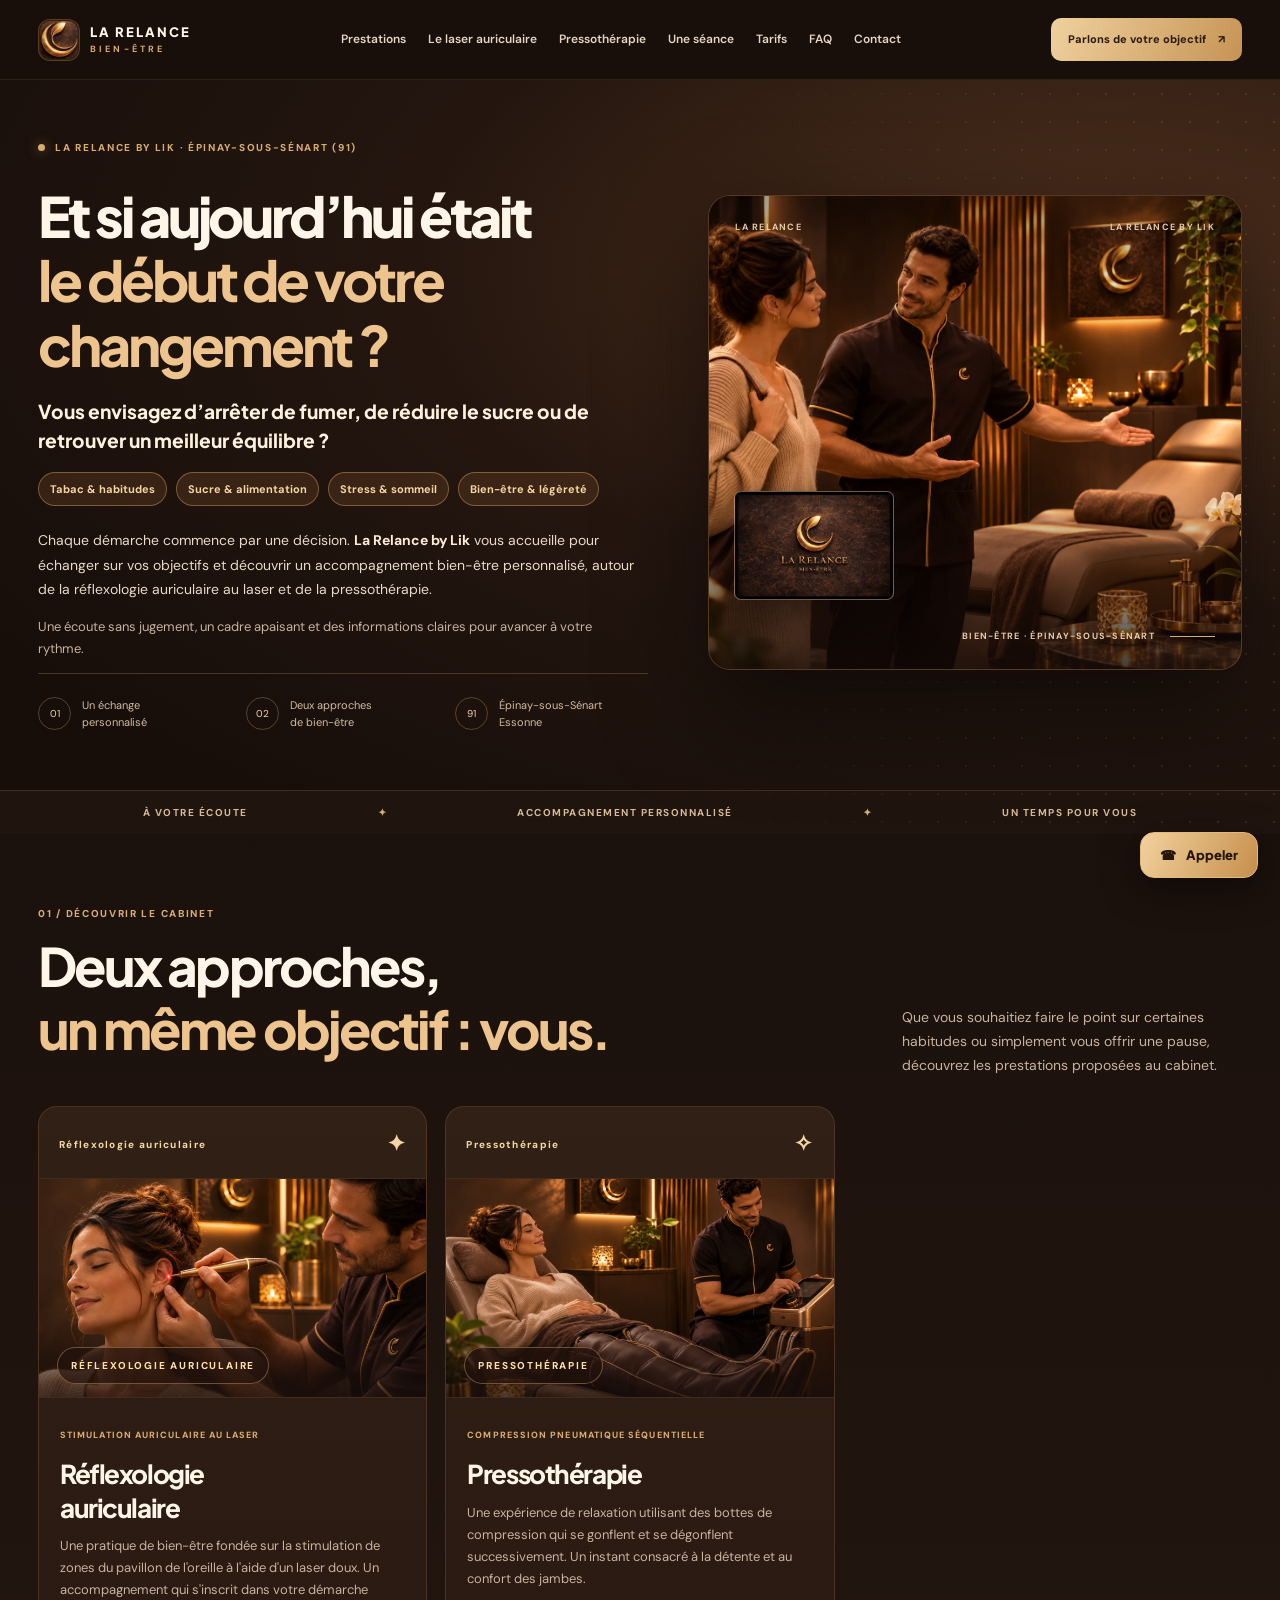
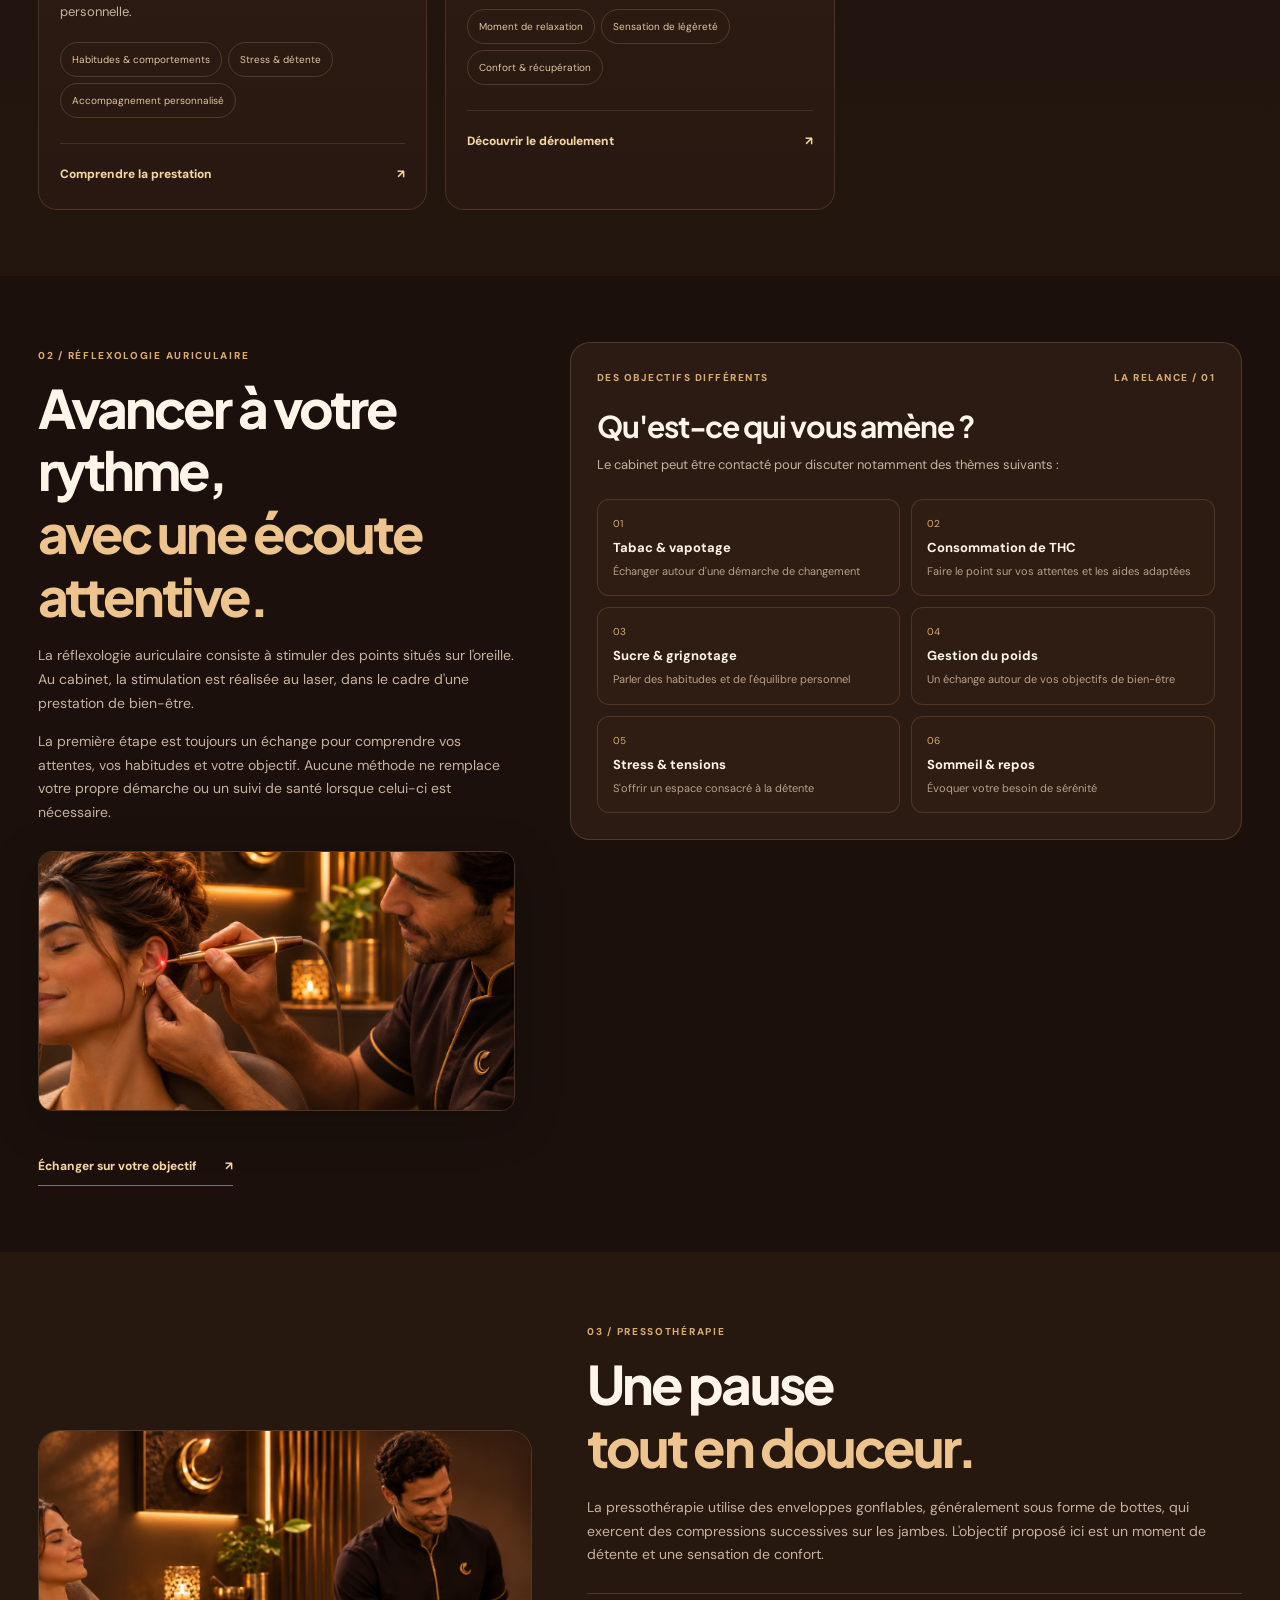
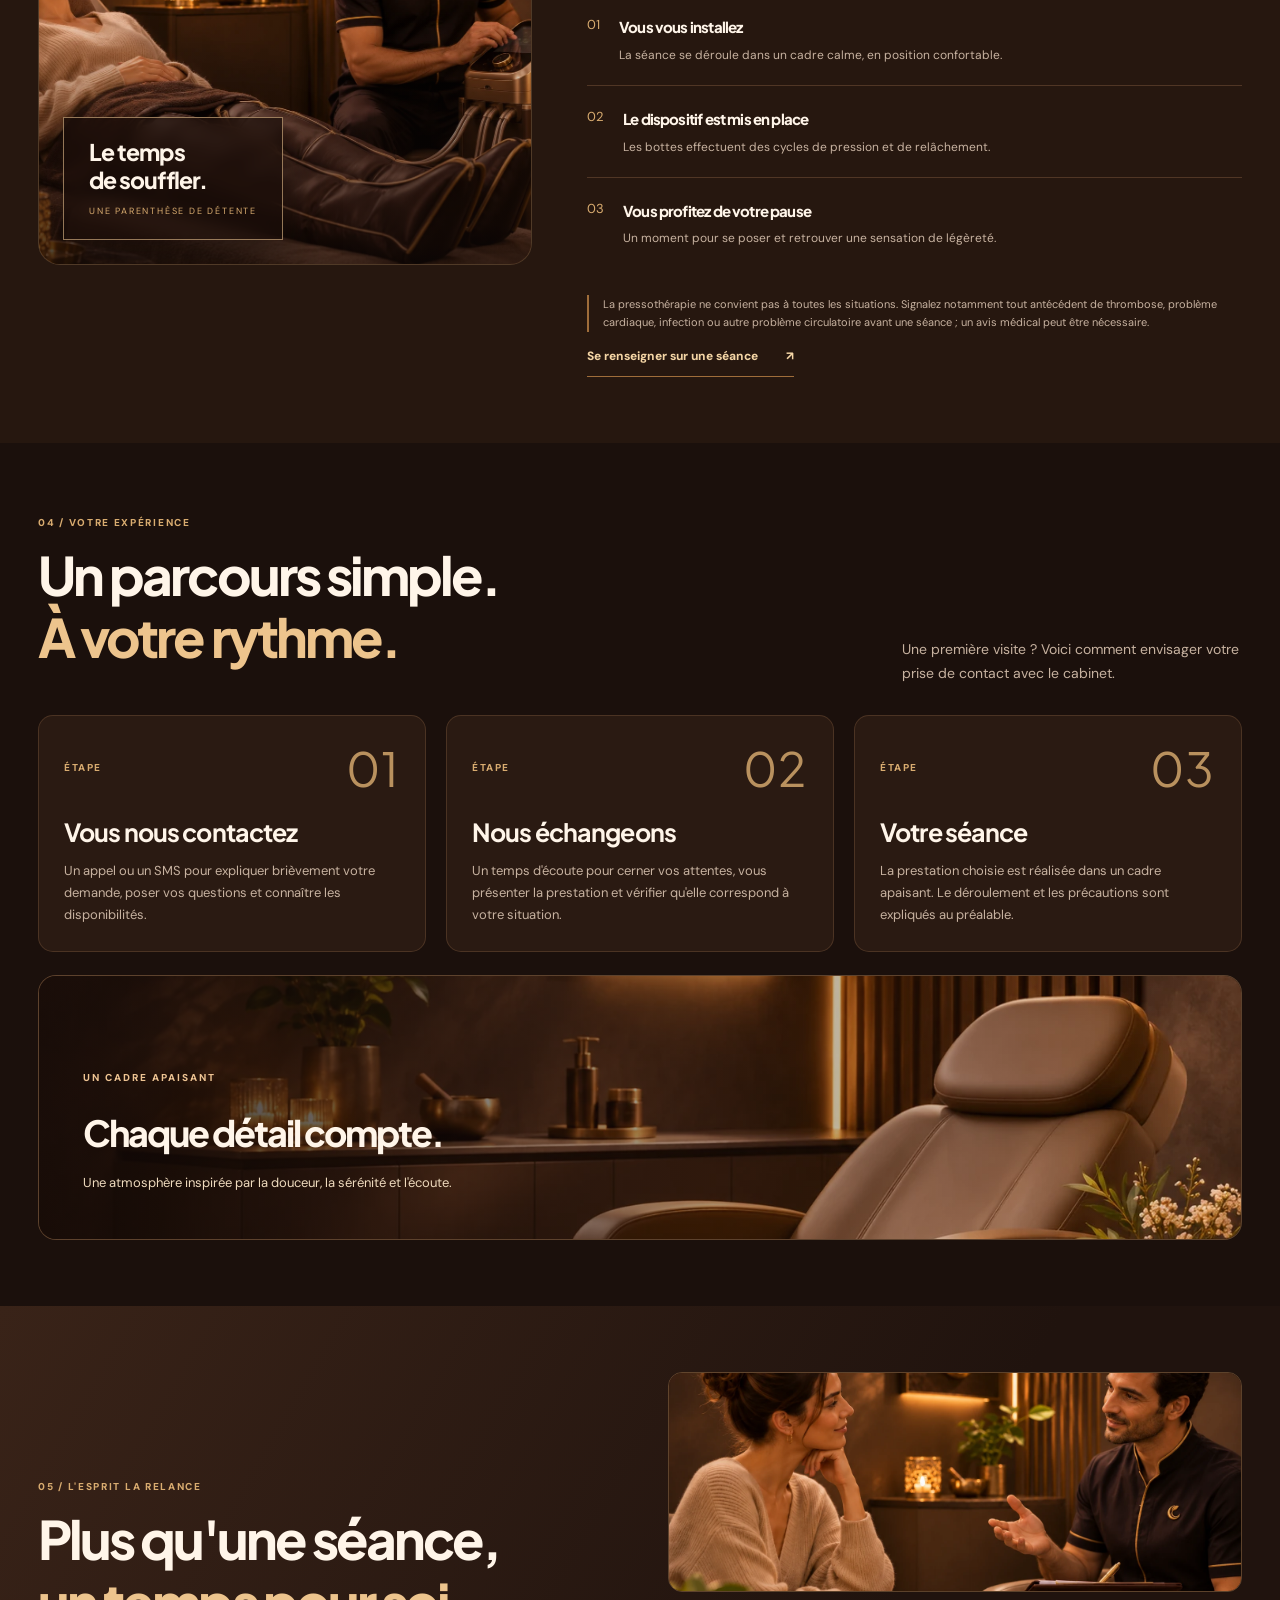
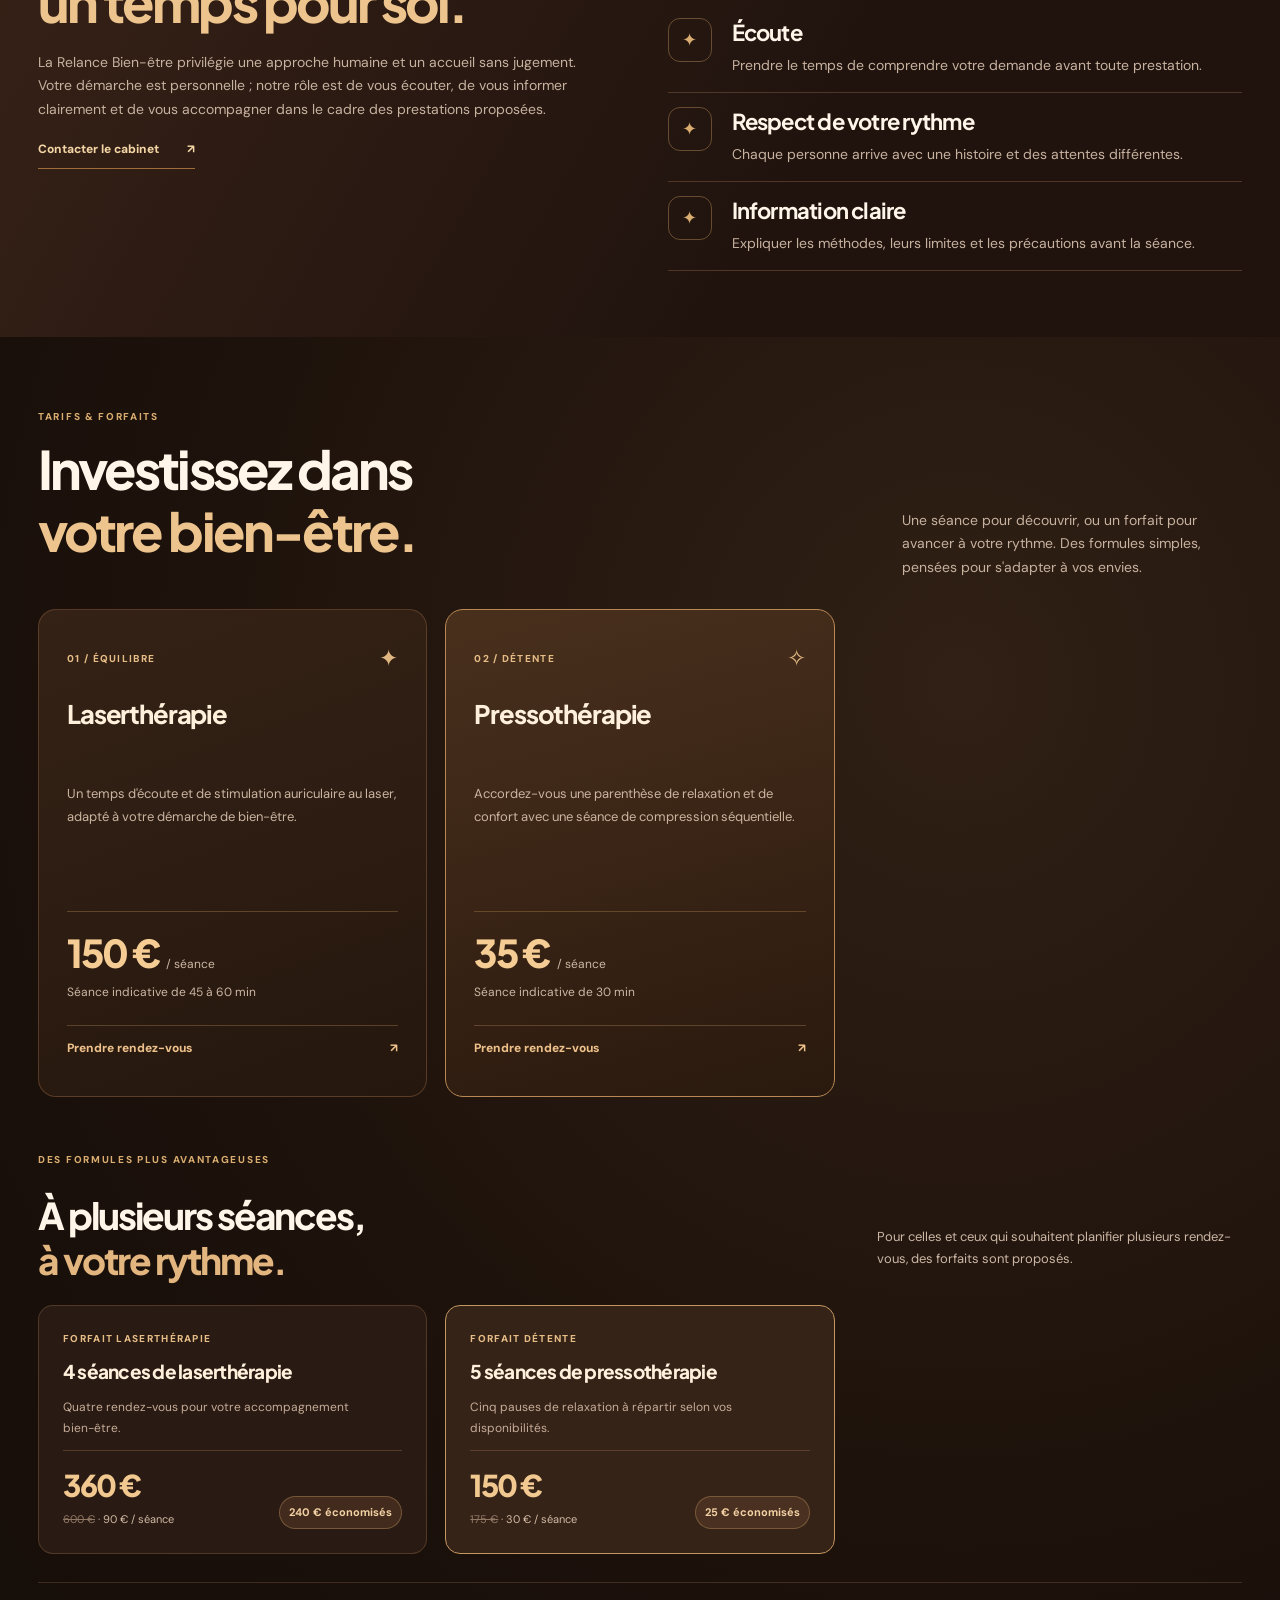
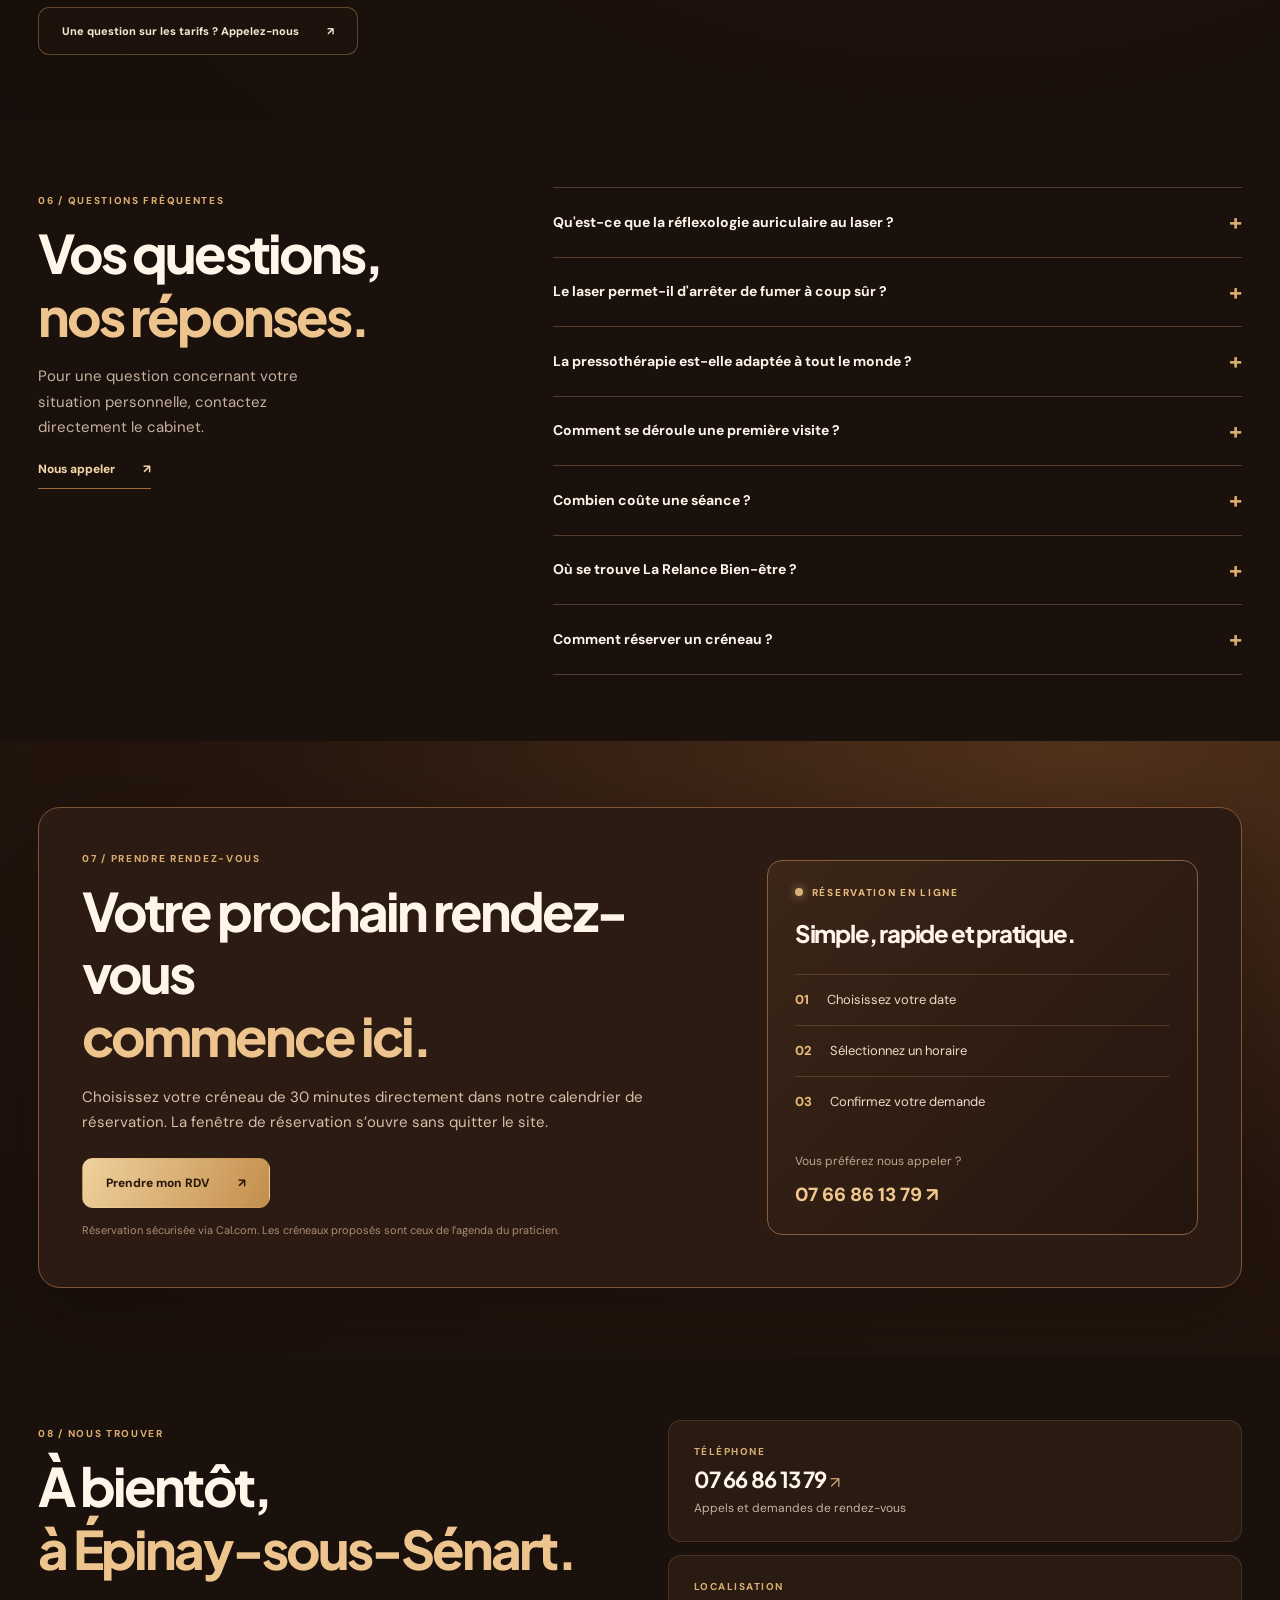
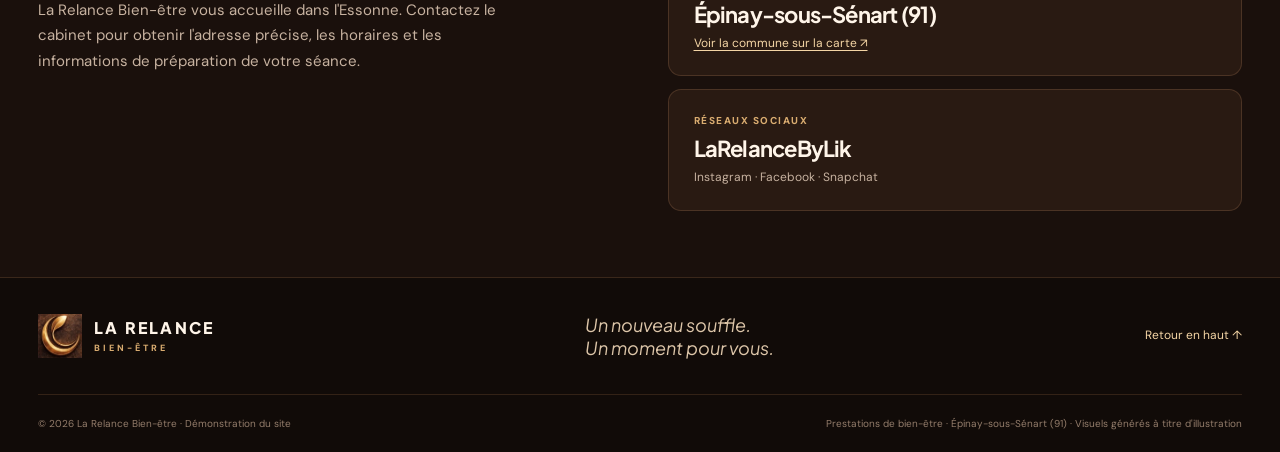
==== index.html @ b58a84af "Supprimer la mention de confirmation des forfaits et durées" ====
<!doctype html>
<html lang="fr">
<head>
<meta charset="utf-8">
<meta name="viewport" content="width=device-width, initial-scale=1">
<meta name="theme-color" content="#180f0b">
<meta name="description" content="La Relance Bien-être à Épinay-sous-Sénart (91) : réflexologie auriculaire au laser, accompagnement bien-être et pressothérapie. Découvrez nos séances et contactez le cabinet.">
<title>La Relance Bien-être | Réflexologie auriculaire & pressothérapie — Essonne</title>
<link rel="preconnect" href="https://fonts.googleapis.com">
<link rel="preconnect" href="https://fonts.gstatic.com" crossorigin>
<link href="https://fonts.googleapis.com/css2?family=DM+Sans:wght@400;500;600;700;800&family=Plus+Jakarta+Sans:wght@400;500;600;700;800&display=swap" rel="stylesheet">
<link rel="stylesheet" href="style.css?v=20261118-deux-prestations">
</head>
<body>
<a class="skip-link" href="#contenu">Aller au contenu</a>
<header class="site-header">
  <div class="container header-inner">
    <a class="brand" href="#accueil" aria-label="La Relance Bien-être, accueil">
      <span class="brand-symbol"><img src="assets/embleme-reel.webp" alt="" width="34" height="34"></span>
      <span class="brand-name">LA RELANCE <small>BIEN-ÊTRE</small></span>
    </a>
    <nav class="site-nav" id="site-nav" aria-label="Navigation principale">
      <a href="#prestations">Prestations</a>
      <a href="#auriculaire">Le laser auriculaire</a>
      <a href="#pressotherapie">Pressothérapie</a>
      <a href="#deroulement">Une séance</a>
      <a href="#tarifs">Tarifs</a>
      <a href="#questions">FAQ</a>
      <a href="#contact">Contact</a>
    </nav>
    <a href="tel:+33766861379" class="header-call">Parlons de votre objectif <span aria-hidden="true">↗</span></a>
    <button class="menu-toggle" type="button" aria-label="Ouvrir le menu" aria-controls="site-nav" aria-expanded="false"><span></span><span></span><span></span></button>
  </div>
</header>
<main id="contenu">
  <section class="hero" id="accueil">
    <div class="container hero-grid">
      <div class="hero-copy">
        <div class="overline"><span class="overline-dot"></span> LA RELANCE BY LIK · ÉPINAY-SOUS-SÉNART (91)</div>
        <h1>Et si aujourd’hui était<br><em>le début de votre changement ?</em></h1>
        <p class="hero-question">Vous envisagez d’arrêter de fumer, de réduire le sucre ou de retrouver un meilleur équilibre ?</p>
        <div class="hero-goals" aria-label="Vos objectifs"><span>Tabac &amp; habitudes</span><span>Sucre &amp; alimentation</span><span>Stress &amp; sommeil</span><span>Bien-être &amp; légèreté</span></div>
        <p class="hero-lead">Chaque démarche commence par une décision. <strong>La Relance by Lik</strong> vous accueille pour échanger sur vos objectifs et découvrir un accompagnement bien-être personnalisé, autour de la réflexologie auriculaire au laser et de la pressothérapie.</p>
        <p class="hero-detail">Une écoute sans jugement, un cadre apaisant et des informations claires pour avancer à votre rythme.</p>
        <div class="hero-stats" aria-label="Les engagements du cabinet">
          <div><span class="stat-icon">01</span><span>Un échange<br>personnalisé</span></div>
          <div><span class="stat-icon">02</span><span>Deux approches<br>de bien-être</span></div>
          <div><span class="stat-icon">91</span><span>Épinay-sous-Sénart<br>Essonne</span></div>
        </div>
      </div>
      <div class="hero-showcase">
        <img class="showcase-photo" src="assets/hero.webp?v=20261118-hq" width="1448" height="1086" alt="Visuel généré : un praticien accueille une cliente dans un espace de bien-être" fetchpriority="high"><div class="showcase-tint"></div><div class="showcase-top"><span>LA RELANCE</span><span>LA RELANCE BY LIK</span></div><div class="showcase-original-logo" role="img" aria-label="Logo original La Relance Bien-être"></div><div class="showcase-foot"><span>BIEN-ÊTRE · ÉPINAY-SOUS-SÉNART</span><span class="mini-line"></span></div>
      </div>
    </div>
    <div class="hero-bottom"><div class="container hero-bottom-inner"><span>À VOTRE ÉCOUTE</span><span class="gold-dot">✦</span><span>ACCOMPAGNEMENT PERSONNALISÉ</span><span class="gold-dot">✦</span><span>UN TEMPS POUR VOUS</span></div></div>
  </section>

  <section id="prestations" class="section section-services">
    <div class="container">
      <div class="section-heading">
        <div><span class="section-label">01 / DÉCOUVRIR LE CABINET</span><h2>Deux approches,<br><em>un même objectif : vous.</em></h2></div>
        <p>Que vous souhaitiez faire le point sur certaines habitudes ou simplement vous offrir une pause, découvrez les prestations proposées au cabinet.</p>
      </div>
      <div class="services-grid">
        <article class="service-card">
          <div class="service-card-head"><span class="service-count">Réflexologie auriculaire</span><span class="service-symbol" aria-hidden="true">✦</span></div>
          <div class="service-visual auricular-visual"><img class="service-photo" src="assets/auriculaire.webp?v=20261118-hq" width="800" height="600" loading="lazy" alt="Visuel généré : praticien réalisant une séance de réflexologie auriculaire au laser"><span class="visual-sub">RÉFLEXOLOGIE AURICULAIRE</span></div>
          <div class="service-card-body"><span class="chip">STIMULATION AURICULAIRE AU LASER</span><h3>Réflexologie<br>auriculaire</h3><p>Une pratique de bien-être fondée sur la stimulation de zones du pavillon de l'oreille à l'aide d'un laser doux. Un accompagnement qui s'inscrit dans votre démarche personnelle.</p>
            <ul class="mini-benefits"><li>Habitudes & comportements</li><li>Stress & détente</li><li>Accompagnement personnalisé</li></ul>
            <a class="service-link" href="#auriculaire">Comprendre la prestation <span aria-hidden="true">↗</span></a>
          </div>
        </article>
        <article class="service-card">
          <div class="service-card-head"><span class="service-count">Pressothérapie</span><span class="service-symbol" aria-hidden="true">✧</span></div>
          <div class="service-visual pressure-visual"><img class="service-photo" src="assets/pressotherapie.webp?v=20261118-hq" width="800" height="600" loading="lazy" alt="Visuel généré : un praticien accompagne une séance de pressothérapie avec bottes de compression"><span class="visual-sub">PRESSOTHÉRAPIE</span></div>
          <div class="service-card-body"><span class="chip">COMPRESSION PNEUMATIQUE SÉQUENTIELLE</span><h3>Pressothérapie</h3><p>Une expérience de relaxation utilisant des bottes de compression qui se gonflent et se dégonflent successivement. Un instant consacré à la détente et au confort des jambes.</p>
            <ul class="mini-benefits"><li>Moment de relaxation</li><li>Sensation de légèreté</li><li>Confort & récupération</li></ul>
            <a class="service-link" href="#pressotherapie">Découvrir le déroulement <span aria-hidden="true">↗</span></a>
          </div>
        </article>
        
      </div>
    </div>
  </section>

  <section class="section section-auriculaire" id="auriculaire">
    <div class="container detail-grid">
      <div class="detail-heading">
        <span class="section-label">02 / RÉFLEXOLOGIE AURICULAIRE</span>
        <h2>Avancer à votre rythme,<br><em>avec une écoute attentive.</em></h2>
        <p>La réflexologie auriculaire consiste à stimuler des points situés sur l'oreille. Au cabinet, la stimulation est réalisée au laser, dans le cadre d'une prestation de bien-être.</p>
        <p>La première étape est toujours un échange pour comprendre vos attentes, vos habitudes et votre objectif. Aucune méthode ne remplace votre propre démarche ou un suivi de santé lorsque celui-ci est nécessaire.</p>
        <img class="treatment-detail-photo" src="assets/laser-detail.webp?v=20261118-hq" width="800" height="600" loading="lazy" alt="Visuel généré : un praticien utilise un appareil de stimulation auriculaire au laser">
        <a class="text-action" href="#reservation">Échanger sur votre objectif <span aria-hidden="true">↗</span></a>
      </div>
      <div class="focus-panel">
        <div class="focus-panel-top"><span>DES OBJECTIFS DIFFÉRENTS</span><span>LA RELANCE / 01</span></div>
        <h3>Qu'est-ce qui vous amène ?</h3>
        <p>Le cabinet peut être contacté pour discuter notamment des thèmes suivants :</p>
        <div class="focus-items">
          <div><span class="focus-number">01</span><strong>Tabac & vapotage</strong><small>Échanger autour d'une démarche de changement</small></div>
          <div><span class="focus-number">02</span><strong>Consommation de THC</strong><small>Faire le point sur vos attentes et les aides adaptées</small></div>
          <div><span class="focus-number">03</span><strong>Sucre & grignotage</strong><small>Parler des habitudes et de l'équilibre personnel</small></div>
          <div><span class="focus-number">04</span><strong>Gestion du poids</strong><small>Un échange autour de vos objectifs de bien-être</small></div>
          <div><span class="focus-number">05</span><strong>Stress & tensions</strong><small>S'offrir un espace consacré à la détente</small></div>
          <div><span class="focus-number">06</span><strong>Sommeil & repos</strong><small>Évoquer votre besoin de sérénité</small></div>
        </div>
        
      </div>
    </div>
  </section>

  <section class="section section-pressure" id="pressotherapie">
    <div class="container pressure-grid">
      <div class="pressure-feature"><img class="pressure-feature-photo" src="assets/pressotherapie-detail.webp?v=20261118-hq" width="800" height="600" loading="lazy" alt="Visuel généré : un praticien règle les bottes de pressothérapie"><div class="pressure-feature-overlay"></div><div class="pressure-frame"><strong>Le temps<br>de souffler.</strong><small>UNE PARENTHÈSE DE DÉTENTE</small></div></div>
      <div class="pressure-copy">
        <span class="section-label">03 / PRESSOTHÉRAPIE</span>
        <h2>Une pause<br><em>tout en douceur.</em></h2>
        <p>La pressothérapie utilise des enveloppes gonflables, généralement sous forme de bottes, qui exercent des compressions successives sur les jambes. L'objectif proposé ici est un moment de détente et une sensation de confort.</p>
        <div class="feature-list">
          <div><span>01</span><div><h3>Vous vous installez</h3><p>La séance se déroule dans un cadre calme, en position confortable.</p></div></div>
          <div><span>02</span><div><h3>Le dispositif est mis en place</h3><p>Les bottes effectuent des cycles de pression et de relâchement.</p></div></div>
          <div><span>03</span><div><h3>Vous profitez de votre pause</h3><p>Un moment pour se poser et retrouver une sensation de légèreté.</p></div></div>
        </div>
        <p class="safety-inline">La pressothérapie ne convient pas à toutes les situations. Signalez notamment tout antécédent de thrombose, problème cardiaque, infection ou autre problème circulatoire avant une séance ; un avis médical peut être nécessaire.</p>
        <a class="text-action" href="#reservation">Se renseigner sur une séance <span aria-hidden="true">↗</span></a>
      </div>
    </div>
  </section>

  <section class="section section-steps" id="deroulement">
    <div class="container">
      <div class="section-heading"><div><span class="section-label">04 / VOTRE EXPÉRIENCE</span><h2>Un parcours simple.<br><em>À votre rythme.</em></h2></div><p>Une première visite ? Voici comment envisager votre prise de contact avec le cabinet.</p></div>
      <div class="steps-grid">
        <article class="step"><div class="step-top">ÉTAPE <span>01</span></div><h3>Vous nous contactez</h3><p>Un appel ou un SMS pour expliquer brièvement votre demande, poser vos questions et connaître les disponibilités.</p></article>
        <article class="step"><div class="step-top">ÉTAPE <span>02</span></div><h3>Nous échangeons</h3><p>Un temps d'écoute pour cerner vos attentes, vous présenter la prestation et vérifier qu'elle correspond à votre situation.</p></article>
        <article class="step"><div class="step-top">ÉTAPE <span>03</span></div><h3>Votre séance</h3><p>La prestation choisie est réalisée dans un cadre apaisant. Le déroulement et les précautions sont expliqués au préalable.</p></article>
      </div>
      <div class="room-banner"><img src="assets/cabinet.webp?v=20261118-hq" loading="lazy" width="800" height="600" alt="Visuel généré : ambiance d'un cabinet de bien-être chaleureux"><div class="room-banner-tint"></div><div class="room-banner-copy"><span>UN CADRE APAISANT</span><h3>Chaque détail compte.</h3><p>Une atmosphère inspirée par la douceur, la sérénité et l'écoute.</p></div></div>
    </div>
  </section>

  <section class="section section-values" id="cabinet">
    <div class="container values-grid">
      <div><span class="section-label">05 / L'ESPRIT LA RELANCE</span><h2>Plus qu'une séance,<br><em>un temps pour soi.</em></h2><p>La Relance Bien-être privilégie une approche humaine et un accueil sans jugement. Votre démarche est personnelle ; notre rôle est de vous écouter, de vous informer clairement et de vous accompagner dans le cadre des prestations proposées.</p><a href="#contact" class="text-action">Contacter le cabinet <span aria-hidden="true">↗</span></a></div>
      <div class="values-list">
        <img class="values-photo" src="assets/consultation.webp?v=20261118-hq" width="800" height="600" loading="lazy" alt="Visuel généré : échange bienveillant entre un praticien et une cliente">
        <div><span class="value-icon">✦</span><div><h3>Écoute</h3><p>Prendre le temps de comprendre votre demande avant toute prestation.</p></div></div>
        <div><span class="value-icon">✦</span><div><h3>Respect de votre rythme</h3><p>Chaque personne arrive avec une histoire et des attentes différentes.</p></div></div>
        <div><span class="value-icon">✦</span><div><h3>Information claire</h3><p>Expliquer les méthodes, leurs limites et les précautions avant la séance.</p></div></div>
      </div>
    </div>
  </section>

  <section class="section section-pricing" id="tarifs">
    <div class="container">
      <div class="section-heading pricing-heading">
        <div><span class="section-label">TARIFS & FORFAITS</span><h2>Investissez dans<br><em>votre bien-être.</em></h2></div>
        <p>Une séance pour découvrir, ou un forfait pour avancer à votre rythme. Des formules simples, pensées pour s'adapter à vos envies.</p>
      </div>
      <div class="pricing-cards">
        <article class="pricing-card">
          <div class="pricing-card-top"><span class="pricing-category">01 / ÉQUILIBRE</span><span aria-hidden="true">✦</span></div>
          <h3>Laserthérapie</h3>
          <p class="pricing-description">Un temps d'écoute et de stimulation auriculaire au laser, adapté à votre démarche de bien-être.</p>
          <div class="pricing-amount"><strong>150 €</strong><span>/ séance</span></div>
          <div class="pricing-duration">Séance indicative de 45 à 60 min</div>
          <a class="pricing-cta" href="#reservation">Prendre rendez-vous <span aria-hidden="true">↗</span></a>
        </article>
        <article class="pricing-card pricing-card-featured">
          <div class="pricing-card-top"><span class="pricing-category">02 / DÉTENTE</span><span aria-hidden="true">✧</span></div>
          <h3>Pressothérapie</h3>
          <p class="pricing-description">Accordez-vous une parenthèse de relaxation et de confort avec une séance de compression séquentielle.</p>
          <div class="pricing-amount"><strong>35 €</strong><span>/ séance</span></div>
          <div class="pricing-duration">Séance indicative de 30 min</div>
          <a class="pricing-cta" href="#reservation">Prendre rendez-vous <span aria-hidden="true">↗</span></a>
        </article>
        
      </div>
      <div class="pricing-pack-heading"><div><span class="section-label">DES FORMULES PLUS AVANTAGEUSES</span><h3>À plusieurs séances,<br><em>à votre rythme.</em></h3></div><p>Pour celles et ceux qui souhaitent planifier plusieurs rendez-vous, des forfaits sont proposés.</p></div>
      <div class="pricing-packs">
        <article class="pricing-pack">
          <div class="pricing-pack-label">FORFAIT LASERTHÉRAPIE</div>
          <h4>4 séances de laserthérapie</h4>
          <p>Quatre rendez-vous pour votre accompagnement bien-être.</p>
          <div class="pricing-pack-bottom"><div><strong>360 €</strong><span><s>600 €</s> · 90 € / séance</span></div><span class="pricing-save">240 € économisés</span></div>
        </article>
        <article class="pricing-pack pricing-pack-popular">
          <div class="pricing-pack-label">FORFAIT DÉTENTE</div>
          <h4>5 séances de pressothérapie</h4>
          <p>Cinq pauses de relaxation à répartir selon vos disponibilités.</p>
          <div class="pricing-pack-bottom"><div><strong>150 €</strong><span><s>175 €</s> · 30 € / séance</span></div><span class="pricing-save">25 € économisés</span></div>
        </article>
        
      </div>
      <div class="pricing-footer"><a href="tel:+33766861379" class="btn btn-outline">Une question sur les tarifs ? Appelez-nous <span aria-hidden="true">↗</span></a></div>
    </div>
  </section>

  <section class="section section-faq" id="questions">
    <div class="container faq-grid">
      <div class="faq-intro"><span class="section-label">06 / QUESTIONS FRÉQUENTES</span><h2>Vos questions,<br><em>nos réponses.</em></h2><p>Pour une question concernant votre situation personnelle, contactez directement le cabinet.</p><a class="text-action" href="tel:+33766861379">Nous appeler <span aria-hidden="true">↗</span></a></div>
      <div class="faq-items">
        <details><summary>Qu'est-ce que la réflexologie auriculaire au laser ? <span>+</span></summary><p>Il s'agit d'une pratique de bien-être utilisant une stimulation lumineuse de points de l'oreille. Elle ne constitue pas un traitement médical et son efficacité pour arrêter le tabac n'est pas scientifiquement démontrée.</p></details>
        <details><summary>Le laser permet-il d'arrêter de fumer à coup sûr ? <span>+</span></summary><p>Non. Aucun résultat ne peut être garanti et la méthode n'a pas démontré d'efficacité spécifique pour le sevrage tabagique. Les substituts nicotiniques et l'accompagnement par un professionnel de santé font partie des solutions recommandées. Vous pouvez joindre Tabac info service au 39 89.</p></details>
        <details><summary>La pressothérapie est-elle adaptée à tout le monde ? <span>+</span></summary><p>Non. Certaines situations nécessitent d'éviter la prestation ou d'obtenir un avis médical, notamment en cas de thrombose, d'infection, de certaines maladies cardiovasculaires ou de problèmes circulatoires. Prévenez le cabinet avant de réserver.</p></details>
        <details><summary>Comment se déroule une première visite ? <span>+</span></summary><p>Un échange permet d'abord de comprendre votre demande et de présenter la méthode. Le déroulement précis et la durée sont confirmés avec le cabinet lors de la réservation.</p></details>
        <details><summary>Combien coûte une séance ? <span>+</span></summary><p>La laserthérapie coûte 150 € la séance ou 360 € les 4 séances. La pressothérapie coûte 35 € la séance ou 150 € les 5 séances. Aucun paiement en ligne n'est demandé sur cette page de démonstration.</p></details>
        <details><summary>Où se trouve La Relance Bien-être ? <span>+</span></summary><p>Le cabinet se situe à Épinay-sous-Sénart, dans l'Essonne (91). L'adresse précise et les informations pratiques sont communiquées lors de votre prise de rendez-vous.</p></details>
        <details><summary>Comment réserver un créneau ? <span>+</span></summary><p>Cliquez sur « Prendre mon RDV », puis sélectionnez une date et un horaire dans la fenêtre Cal.com. Vous pouvez aussi appeler le 07 66 86 13 79.</p></details>
      </div>
    </div>
  </section>

  <section class="section section-reservation reservation-popup" id="reservation">
  <div class="container reservation-popup-inner">
    <div>
      <span class="section-label">07 / PRENDRE RENDEZ-VOUS</span>
      <h2>Votre prochain rendez-vous<br><em>commence ici.</em></h2>
      <p>Choisissez votre créneau de 30 minutes directement dans notre calendrier de réservation. La fenêtre de réservation s’ouvre sans quitter le site.</p>
      <div class="reservation-popup-actions">
        <button class="btn btn-gold" type="button" id="open-booking">Prendre mon RDV <span aria-hidden="true">↗</span></button>
        
      </div>
      <p class="reservation-popup-caption">Réservation sécurisée via Cal.com. Les créneaux proposés sont ceux de l’agenda du praticien.</p>
    </div>
    <aside class="reservation-popup-side">
      <div class="cal-intro-label"><span class="online-dot"></span> RÉSERVATION EN LIGNE</div>
      <strong>Simple, rapide et pratique.</strong>
      <div class="reservation-popup-step"><span>01</span> Choisissez votre date</div>
      <div class="reservation-popup-step"><span>02</span> Sélectionnez un horaire</div>
      <div class="reservation-popup-step"><span>03</span> Confirmez votre demande</div>
      <div class="reservation-popup-phone">Vous préférez nous appeler ? <a href="tel:+33766861379">07 66 86 13 79 ↗</a></div>
    </aside>
  </div>
</section>

  <section class="section section-contact" id="contact">
    <div class="container contact-grid">
      <div><span class="section-label">08 / NOUS TROUVER</span><h2>À bientôt,<br><em>à Épinay-sous-Sénart.</em></h2><p>La Relance Bien-être vous accueille dans l'Essonne. Contactez le cabinet pour obtenir l'adresse précise, les horaires et les informations de préparation de votre séance.</p></div>
      <div class="contact-cards">
        <div class="contact-card"><span>TÉLÉPHONE</span><a href="tel:+33766861379">07 66 86 13 79 <span aria-hidden="true">↗</span></a><small>Appels et demandes de rendez-vous</small></div>
        <div class="contact-card"><span>LOCALISATION</span><strong>Épinay-sous-Sénart (91)</strong><a href="https://www.google.com/maps/search/?api=1&query=%C3%89pinay-sous-S%C3%A9nart%20Essonne" target="_blank" rel="noopener noreferrer" class="sub-link">Voir la commune sur la carte ↗</a></div>
        <div class="contact-card"><span>RÉSEAUX SOCIAUX</span><strong>LaRelanceByLik</strong><small>Instagram · Facebook · Snapchat</small></div>
      </div>
    </div>
  </section>
</main>
<footer class="site-footer"><div class="container footer-top"><div class="footer-brand"><img src="assets/embleme-reel.webp" alt="" width="44" height="44"><div><strong>LA RELANCE</strong><span>BIEN-ÊTRE</span></div></div><p>Un nouveau souffle.<br>Un moment pour vous.</p><a href="#accueil" class="back-top">Retour en haut ↑</a></div><div class="container footer-bottom"><span>© <span id="year"></span> La Relance Bien-être · Démonstration du site</span><span>Prestations de bien-être · Épinay-sous-Sénart (91) · Visuels générés à titre d'illustration</span></div></footer>
<div class="sticky-actions" aria-label="Actions rapides">
  <a class="sticky-book" href="https://cal.com/tarik-m-r2b3gr/30min" target="_blank" rel="noopener noreferrer" aria-label="Prendre rendez-vous en ligne"><span aria-hidden="true">◷</span> <span>Prendre RDV</span></a>
  <a class="sticky-call" href="tel:+33766861379" aria-label="Appeler La Relance Bien-être au 07 66 86 13 79"><span aria-hidden="true">☎</span> <span>Appeler</span></a>
</div>
<script src="script.js?v=20261118-appel" defer></script>
</body>
</html>
---- style.css ----
:root{--bg:#190f0a;--bg-dark:#120b08;--panel:#261710;--panel-light:#302017;--border:#5a3d27;--line:#62452d;--gold:#d9ac70;--gold-light:#f4d5a5;--gold-dark:#9f6d3a;--cream:#fff5e9;--muted:#c7b2a0;--muted-dark:#9e8978;--sans:"DM Sans",sans-serif;--serif:"Playfair Display",Georgia,serif}*{box-sizing:border-box}html{scroll-behavior:smooth;scroll-padding-top:90px}body{margin:0;background:var(--bg);color:var(--cream);font:400 15px/1.7 var(--sans);-webkit-font-smoothing:antialiased}a{color:inherit;text-decoration:none}button,input,select,textarea{font:inherit}button{cursor:pointer}button:focus-visible,a:focus-visible,input:focus-visible,select:focus-visible,textarea:focus-visible,summary:focus-visible{outline:2px solid var(--gold-light);outline-offset:4px}img{max-width:100%;display:block}.container{width:min(1220px,calc(100% - 76px));margin-inline:auto}.skip-link{position:absolute;left:12px;top:-80px;background:var(--gold);color:#1c110b;padding:12px;z-index:100}.skip-link:focus{top:12px}.site-header{height:80px;position:sticky;top:0;z-index:50;background:#180f0bea;border-bottom:1px solid #90603939;backdrop-filter:blur(17px)}.header-inner{height:100%;display:flex;align-items:center;justify-content:space-between;gap:20px}.brand{display:inline-flex;align-items:center;gap:10px;white-space:nowrap}.brand-symbol{width:42px;height:42px;display:grid;place-items:center;background:linear-gradient(145deg,#4b2f1d,#1b110d);border:1px solid #bc85484a;border-radius:12px}.brand-symbol img{width:34px;height:34px;object-fit:contain}.brand-name{font:700 13px/1.1 var(--serif);letter-spacing:.15em}.brand-name small{display:block;font:700 9px/1 var(--sans);letter-spacing:.35em;margin-top:6px;color:var(--gold)}.site-nav{display:flex;align-items:center;gap:22px}.site-nav a{font-size:12px;font-weight:600;color:#e6d6c5;transition:color .2s}.site-nav a:hover{color:var(--gold-light)}.header-call{white-space:nowrap;background:linear-gradient(115deg,#efd19e,#c69354);color:#2e1c11;padding:12px 17px;border-radius:10px;font-size:11px;font-weight:800}.header-call span{margin-left:9px}.menu-toggle{display:none;background:transparent;border:0;padding:10px}.menu-toggle span{display:block;background:var(--cream);width:25px;height:2px;margin:5px}.hero{position:relative;overflow:hidden;background:radial-gradient(ellipse at 87% 25%,#52321e 0%,#24160f 44%,#170e0a 85%)}.hero:before{content:"";position:absolute;inset:0;pointer-events:none;opacity:.16;background-image:radial-gradient(#dda66f 1px,transparent 1px);background-size:28px 28px;mask-image:linear-gradient(90deg,transparent 50%,#000)}.hero-grid{min-height:670px;display:grid;grid-template-columns:1.08fr .92fr;gap:55px;align-items:center;padding:60px 0 75px;position:relative}.hero-copy{position:relative;z-index:2}.overline,.section-label{display:inline-flex;align-items:center;gap:10px;color:var(--gold);font-size:10px;font-weight:800;letter-spacing:.17em}.overline-dot{width:7px;height:7px;border-radius:50%;background:var(--gold);box-shadow:0 0 12px #e2ad7180}h1,h2,h3,p{margin-top:0}h1,h2{font-family:var(--serif);font-weight:500;letter-spacing:-.045em}h1{font-size:clamp(52px,5.4vw,80px);line-height:1.13;margin:30px 0}h1 em,h2 em{color:var(--gold-light);font-weight:400}.hero-lead{font-size:16px;line-height:1.85;color:#e8d9c8;max-width:610px}.hero-lead strong{color:#ffedd8;font-weight:700}.hero-detail{color:var(--muted);font-size:14px;max-width:580px}.hero-actions{display:flex;flex-wrap:wrap;gap:14px;margin:30px 0 45px}.btn{display:inline-flex;align-items:center;justify-content:center;gap:28px;border-radius:11px;padding:15px 23px;font-weight:800;font-size:12px;line-height:1.5;border:1px solid transparent;transition:background .2s,transform .2s,color .2s}.btn:hover{transform:translateY(-3px)}.btn-gold{background:linear-gradient(115deg,#f0d19e,#c38e4b);color:#291709}.btn-gold:hover{background:linear-gradient(115deg,#ffe0aa,#d9a76c)}.btn-outline{background:#27191068;border-color:#9c774e85;color:#f6e5d1}.btn-outline:hover{background:#462c1d}.hero-stats{display:flex;gap:15px;border-top:1px solid #98704466;padding-top:23px;max-width:610px}.hero-stats>div{display:flex;align-items:center;gap:11px;flex:1;font-size:11px;line-height:1.5;color:#d3bb9f}.stat-icon{display:grid;place-items:center;flex:0 0 33px;height:33px;border:1px solid #a77a5077;border-radius:50%;font-size:10px;color:var(--gold-light)}.hero-showcase{height:530px;position:relative;display:flex;flex-direction:column;justify-content:space-between;overflow:hidden;border-radius:22px;background:radial-gradient(ellipse at 55% 45%,#745039 0%,#3f2418 32%,#21140f 73%,#170c09 100%);border:1px solid #9b693f66;box-shadow:0 35px 100px #090604aa,inset 0 0 90px #160c09aa}.hero-showcase:before,.hero-showcase:after{content:"";position:absolute;border-radius:50%;border:1px solid #ce92584c;left:50%;top:49%;transform:translate(-50%,-50%) rotate(20deg);width:75%;height:62%}.hero-showcase:after{width:88%;height:78%;transform:translate(-50%,-50%) rotate(-14deg);border-color:#d5a36c26}.showcase-glow{position:absolute;width:260px;height:260px;border-radius:50%;background:#ecb1672e;filter:blur(70px);top:24%;left:20%}.showcase-top,.showcase-foot{display:flex;justify-content:space-between;align-items:center;padding:24px 26px;color:#e5cbaa;font-size:9px;letter-spacing:.14em;font-weight:700;position:relative;z-index:2}.showcase-foot{justify-content:flex-end}.mini-line{width:45px;height:1px;background:var(--gold);margin-left:15px}.showcase-logo{position:absolute;inset:80px 40px;display:grid;place-items:center;z-index:2}.showcase-logo img{width:min(95%,370px);height:auto;max-height:390px;object-fit:contain;filter:drop-shadow(0 18px 25px #140b06c0)}.hero-bottom{border-top:1px solid #86604055;background:#20140f}.hero-bottom-inner{display:flex;justify-content:space-evenly;align-items:center;gap:25px;padding:19px 0;color:#d7bb98;font-size:10px;letter-spacing:.15em;font-weight:700}.gold-dot{color:var(--gold)}.section{padding:110px 0}.section-heading{display:flex;justify-content:space-between;align-items:end;gap:45px;margin-bottom:45px}.section-heading>div{max-width:780px}.section-heading>p{max-width:340px;color:var(--muted);margin-bottom:0;font-size:14px}.section-label{margin-bottom:22px}h2{font-size:clamp(42px,4.5vw,64px);line-height:1.19;margin:0 0 24px}.section-services{background:linear-gradient(180deg,#1b110c,#23160f)}.services-grid{display:grid;grid-template-columns:1fr 1fr;gap:24px}.service-card{border:1px solid #78503470;border-radius:19px;background:linear-gradient(180deg,#312015,#281811);overflow:hidden;transition:transform .3s,border-color .3s}.service-card:hover{transform:translateY(-5px);border-color:#e1ac6d}.service-card-head{display:flex;justify-content:space-between;align-items:center;padding:20px 24px 17px;color:var(--gold-light);letter-spacing:.13em;font-size:10px;font-weight:800}.service-symbol{font-size:22px}.service-visual{position:relative;height:235px;display:flex;align-items:center;flex-direction:column;justify-content:center;overflow:hidden;border-top:1px solid #b9895b2d;border-bottom:1px solid #b9895b2d}.auricular-visual{background:radial-gradient(circle at 52% 40%,#745039,#2b1a12 67%,#160e0a)}.pressure-visual{background:radial-gradient(circle at 52% 55%,#65503e,#281a12 68%,#160e0a)}.orbit{position:absolute;border:1px solid #e9b77c53;border-radius:50%;transform:rotate(30deg)}.orbit-one{width:185px;height:260px}.orbit-two{width:285px;height:180px;transform:rotate(-30deg)}.pressure-lines{position:absolute;inset:18px;display:flex;justify-content:center;align-items:center;gap:14px;opacity:.33}.pressure-lines span{width:28px;border:1px solid #d7a267;border-radius:30px;height:150px;transform:rotate(14deg)}.pressure-lines span:nth-child(even){height:190px;transform:rotate(-14deg)}.visual-word{position:relative;font-family:var(--serif);font-size:clamp(32px,4vw,55px);letter-spacing:.09em;text-shadow:0 6px 25px #130b0a}.visual-sub{position:relative;color:var(--gold-light);font-size:9px;font-weight:800;letter-spacing:.26em;margin-top:13px}.service-card-body{padding:28px 30px 30px}.chip{font-size:9px;letter-spacing:.12em;color:var(--gold);font-weight:800}.service-card h3{font-family:var(--serif);font-size:35px;font-weight:500;line-height:1.22;margin:17px 0}.service-card p,.detail-heading p,.pressure-copy p,.values-grid p{color:var(--muted);font-size:14px}.mini-benefits{list-style:none;margin:19px 0 25px;padding:0;display:flex;flex-wrap:wrap;gap:9px}.mini-benefits li{font-size:10px;padding:8px 11px;border-radius:99px;border:1px solid #855d3d78;color:#e2c4a2}.service-link{border-top:1px solid #8a593c55;padding-top:20px;display:flex;justify-content:space-between;align-items:center;color:var(--gold-light);font-size:12px;font-weight:800}.section-auriculaire{background:#1b100c}.detail-grid{display:grid;grid-template-columns:.83fr 1.17fr;gap:80px;align-items:start}.detail-heading{position:sticky;top:120px}.detail-heading .text-action{margin-top:20px}.text-action{display:inline-flex;align-items:center;gap:28px;color:var(--gold-light);font-weight:800;font-size:12px;padding:0 0 9px;border-bottom:1px solid var(--gold-dark)}.focus-panel{background:#2b1b12;border:1px solid #835d3f75;border-radius:20px;padding:32px}.focus-panel-top,.form-head{display:flex;justify-content:space-between;gap:15px;color:var(--gold);font-size:10px;letter-spacing:.15em;font-weight:800}.focus-panel h3{font:500 30px var(--serif);margin:21px 0 9px}.focus-panel>p:not(.focus-caution){color:var(--muted);font-size:13px}.focus-items{display:grid;grid-template-columns:1fr 1fr;gap:11px;margin-top:23px}.focus-items>div{padding:15px;border:1px solid #875a3a65;border-radius:12px;background:#37231873}.focus-number{display:block;font-size:10px;color:var(--gold);margin-bottom:8px}.focus-items strong{display:block;font-size:13px;line-height:1.3}.focus-items small{display:block;font-size:11px;color:#b9a08a;line-height:1.6;margin-top:6px}.focus-panel .focus-caution{padding:17px 18px;background:#1e140f;border-left:2px solid #b7864e;margin:24px 0 0;font-size:11px;color:#d6bda3;line-height:1.75}.section-pressure{background:#26170f}.pressure-grid{display:grid;grid-template-columns:.86fr 1.14fr;gap:80px;align-items:center}.pressure-feature{min-height:550px;border:1px solid #9b724d66;border-radius:22px;background:radial-gradient(ellipse at 45% 42%,#855936 0%,#44291b 45%,#170e0b 100%);overflow:hidden;position:relative;display:grid;place-items:center}.pressure-radial{width:460px;height:460px;position:absolute;border-radius:50%;border:1px solid #e3b37e50;box-shadow:0 0 0 35px #dd99520b,0 0 0 90px #dd99520a,0 0 90px #ecb97914}.pressure-frame{position:relative;z-index:2;text-align:center;border:1px solid #f0c08777;padding:50px 44px;background:#2b180ed4;box-shadow:0 25px 50px #120a08a8}.pressure-frame span{display:block;font-family:var(--serif);font-size:80px;color:var(--gold-light);line-height:1.2}.pressure-frame strong{display:block;font-family:var(--serif);font-size:31px;font-weight:400;line-height:1.4}.pressure-frame small{display:block;color:var(--gold);font-size:9px;letter-spacing:.2em;margin-top:22px}.feature-list{margin:26px 0}.feature-list>div{display:flex;gap:19px;padding:20px 0;border-top:1px solid #825c4075}.feature-list>div>span{color:var(--gold);font-size:13px}.feature-list h3{font-size:15px;margin:0 0 5px}.feature-list p{margin:0;font-size:12px}.safety-inline{font-size:11px!important;border-left:2px solid var(--gold-dark);padding-left:14px}.section-steps{background:#1b100c}.steps-grid{display:grid;grid-template-columns:repeat(3,1fr);gap:20px}.step{background:#2a1a12;border:1px solid #72503578;border-radius:15px;padding:30px 25px 35px}.step-top{display:flex;justify-content:space-between;align-items:center;font-size:10px;letter-spacing:.16em;font-weight:800;color:var(--gold)}.step-top span{font:400 47px var(--serif);opacity:.82}.step h3{font:500 25px var(--serif);margin:32px 0 12px}.step p{font-size:13px;color:var(--muted);margin:0}.section-values{background:linear-gradient(120deg,#392318,#20130e 65%)}.values-grid{display:grid;grid-template-columns:1fr 1fr;gap:100px;align-items:center}.values-grid>div:first-child>p{max-width:540px}.values-list>div{display:flex;gap:20px;padding:20px 0;border-bottom:1px solid #996e4d62}.value-icon{width:44px;height:44px;flex:0 0 44px;border:1px solid #b68b5977;display:grid;place-items:center;border-radius:12px;color:var(--gold);font-size:18px}.values-list h3{font:500 22px var(--serif);margin:0 0 8px}.values-list p{margin:0}.section-faq{background:#1a100c}.faq-grid{display:grid;grid-template-columns:.8fr 1.2fr;gap:85px}.faq-intro p{max-width:300px;color:var(--muted)}.faq-items{border-top:1px solid #89624488}.faq-items details{border-bottom:1px solid #89624488}.faq-items summary{cursor:pointer;list-style:none;display:flex;justify-content:space-between;align-items:center;gap:12px;padding:22px 0;font-size:14px;font-weight:700;line-height:1.5}.faq-items summary::-webkit-details-marker{display:none}.faq-items summary span{font-size:23px;color:var(--gold);transition:transform .2s}.faq-items details[open] summary span{transform:rotate(45deg)}.faq-items details p{font-size:13px;color:var(--muted);padding:0 22px 24px 0;margin:0}.section-reservation{background:#28180f}.reservation-shell{display:grid;grid-template-columns:.86fr 1.14fr;gap:60px;padding:45px;border:1px solid #96714f7a;border-radius:24px;background:radial-gradient(ellipse at 8% 12%,#583824,#2b1a12 70%);box-shadow:0 40px 100px #100a0766}.reservation-info{padding:18px}.reservation-info>p{color:#d9c3ae;max-width:380px}.reservation-phone{display:grid;grid-template-columns:1fr auto;gap:4px 18px;align-items:center;padding:19px 0;margin-top:35px;border-block:1px solid #c79a6975}.reservation-phone>span:first-child{grid-column:1;font-size:10px;letter-spacing:.15em;color:var(--gold-light);font-weight:800}.reservation-phone strong{grid-column:1;font-size:25px;line-height:1.4}.reservation-phone>span:last-child{grid-column:2;grid-row:1/3;color:var(--gold);font-size:26px}.reservation-info .reservation-hint{font-size:11px;margin-top:20px}.appointment-form{background:#1c120e;border:1px solid #a5794a78;border-radius:17px;padding:30px}.form-head{margin-bottom:25px;padding-bottom:14px;border-bottom:1px solid #80593b77}.appointment-form label{display:block;font-size:11px;font-weight:800;margin:15px 0 7px;color:#efdfca}.appointment-form input,.appointment-form select,.appointment-form textarea{width:100%;background:#301e15;border:1px solid #80583e;border-radius:9px;color:var(--cream);padding:12px 13px;font-size:13px;outline:0}.appointment-form input::placeholder,.appointment-form textarea::placeholder{color:#a08a79}.appointment-form select option{color:#fff;background:#301e15}.appointment-form input:focus,.appointment-form select:focus,.appointment-form textarea:focus{border-color:var(--gold)}.form-pair{display:grid;grid-template-columns:1fr 1fr;gap:13px}.submit-btn{width:100%;justify-content:space-between;margin-top:19px}.copy-request{border:none;background:transparent;color:var(--gold-light);font-size:12px;padding:13px 0 4px;text-decoration:underline;text-underline-offset:5px}.form-note,.form-status{font-size:11px;line-height:1.6;color:#baa08b;margin:9px 0 0}.form-status{min-height:10px;color:var(--gold-light)}.section-contact{background:#1a100c}.contact-grid{display:grid;grid-template-columns:1fr 1fr;gap:80px}.contact-grid>div:first-child>p{color:var(--muted);max-width:470px}.contact-cards{display:grid;gap:13px}.contact-card{display:flex;flex-direction:column;align-items:flex-start;gap:5px;padding:22px 25px;background:#291a12;border:1px solid #71503978;border-radius:13px}.contact-card>span{color:var(--gold);font-size:10px;font-weight:800;letter-spacing:.15em}.contact-card>a:not(.sub-link),.contact-card strong{font:500 22px var(--serif)}.contact-card>a:not(.sub-link) span{color:var(--gold);font:400 16px var(--sans)}.contact-card small,.contact-card .sub-link{font-size:12px;color:var(--muted)}.contact-card .sub-link{text-decoration:underline;text-underline-offset:3px;color:var(--gold-light)}.site-footer{background:#110b08;border-top:1px solid #78513566}.footer-top{display:flex;justify-content:space-between;align-items:center;gap:25px;padding:35px 0;border-bottom:1px solid #78513555}.footer-brand{display:flex;align-items:center;gap:12px}.footer-brand strong{display:block;font-family:var(--serif);font-size:16px;letter-spacing:.14em}.footer-brand span{display:block;font-size:9px;color:var(--gold);font-weight:800;letter-spacing:.34em}.footer-top p{font:italic 18px var(--serif);color:#ddc6a9;margin:0}.back-top{font-size:12px;color:var(--gold-light)}.footer-bottom{display:flex;justify-content:space-between;gap:18px;padding:20px 0;color:#947d6b;font-size:10px}.mobile-call{display:none}@media(max-width:1150px){.site-nav{gap:12px}.site-nav a{font-size:11px}.header-call{font-size:10px}.hero-grid{gap:30px}}@media(max-width:1000px){.container{width:min(100% - 44px,780px)}.site-nav{display:none;position:absolute;left:0;right:0;top:79px;background:#21140f;flex-direction:column;align-items:stretch;padding:20px 30px 28px;border-bottom:1px solid #74543c}.site-nav.open{display:flex}.site-nav a{font-size:14px;padding:8px 0}.menu-toggle{display:block;margin-left:auto}.header-call{margin-left:auto}.hero-grid{grid-template-columns:1fr;gap:25px}.hero-showcase{height:470px}.hero-copy{padding-top:30px}.detail-grid,.pressure-grid,.values-grid,.faq-grid,.contact-grid{grid-template-columns:1fr;gap:45px}.detail-heading{position:static}.pressure-feature{min-height:350px}.section{padding:80px 0}.reservation-shell{grid-template-columns:1fr;gap:24px}.section-heading{align-items:start}.section-heading h2{max-width:740px}}@media(max-width:680px){.container{width:calc(100% - 34px)}.site-header{height:70px}.site-nav{top:69px}.brand-name{font-size:11px}.brand-symbol{height:38px;width:38px}.header-call{display:none}.hero-grid{padding:40px 0 44px}.hero-copy{padding-top:15px}h1{font-size:clamp(43px,10vw,63px)}h2{font-size:clamp(38px,9vw,52px)}.hero-lead{font-size:14px}.hero-actions{gap:10px;margin:26px 0 29px}.hero-actions .btn{width:100%;justify-content:space-between}.hero-stats{gap:7px;flex-wrap:wrap}.hero-stats>div{flex:1 1 120px;font-size:10px}.hero-showcase{height:390px}.showcase-logo{inset:50px 20px}.showcase-top,.showcase-foot{padding:18px;font-size:8px}.hero-bottom-inner{flex-wrap:wrap;gap:7px 16px;font-size:9px}.hero-bottom-inner span:nth-of-type(n+4){display:none}.section{padding:66px 0}.section-heading{display:block;margin-bottom:30px}.section-heading>p{margin-top:14px}.services-grid,.steps-grid{grid-template-columns:1fr}.service-visual{height:210px}.service-card-body{padding:24px}.focus-panel{padding:22px}.focus-items{grid-template-columns:1fr}.pressure-feature{min-height:310px}.pressure-frame{padding:35px 26px}.reservation-shell{width:calc(100% - 24px);padding:13px;gap:12px}.reservation-info{padding:20px 14px}.appointment-form{padding:20px}.form-pair{grid-template-columns:1fr;gap:0}.footer-top{flex-wrap:wrap}.footer-top p{flex:1 1 100%}.footer-bottom{flex-direction:column;gap:6px;padding-bottom:82px}.mobile-call{display:flex;position:fixed;z-index:35;bottom:14px;left:16px;right:16px;align-items:center;justify-content:center;gap:10px;background:linear-gradient(100deg,#edca92,#c28d4e);color:#291709;border-radius:12px;padding:13px 20px;box-shadow:0 12px 50px #0d0808b7;font-weight:800;font-size:13px}.section-contact{padding-bottom:82px}}@media(prefers-reduced-motion:reduce){html{scroll-behavior:auto}*,*:before,*:after{transition:none!important}}
/* Galerie réelle d'images générées et typographie contemporaine */
:root{--serif:"Plus Jakarta Sans",sans-serif;--sans:"DM Sans",sans-serif}
h1,h2,h3{font-family:"Plus Jakarta Sans",sans-serif!important;letter-spacing:-.055em;font-weight:750}
h1{font-weight:800;line-height:1.12;font-size:clamp(44px,5vw,71px)}
h1 em,h2 em{font-family:inherit;font-style:normal;font-weight:750;color:#edc48d;letter-spacing:-.055em}
h2{font-size:clamp(38px,4.15vw,57px);line-height:1.18;font-weight:750}
.service-card h3{font-size:29px;line-height:1.28;font-weight:750}
.step h3,.values-list h3,.focus-panel h3,.contact-card strong,.contact-card>a:not(.sub-link){font-family:"Plus Jakarta Sans",sans-serif!important;font-weight:700;letter-spacing:-.035em}
.brand-name,.footer-brand strong{font-family:"Plus Jakarta Sans",sans-serif;font-weight:800}
.pressure-frame strong{font-family:"Plus Jakarta Sans",sans-serif!important}
.hero-showcase{background:#28190f;isolation:isolate}
.hero-showcase:before,.hero-showcase:after,.showcase-glow{display:none!important}
.showcase-photo{position:absolute;inset:0;width:100%;height:100%;object-fit:cover;object-position:76% center;filter:saturate(.96) contrast(1.03);z-index:0}
.showcase-tint{position:absolute;inset:0;background:linear-gradient(180deg,#10090668 0%,transparent 30%,transparent 61%,#130a08cc 100%);z-index:1;pointer-events:none}
.showcase-top,.showcase-foot{z-index:3}
.showcase-original-logo{position:absolute;bottom:69px;left:25px;width:160px;height:109px;z-index:3;background-image:url("assets/logo-original.jpeg");background-repeat:no-repeat;background-position:center center;background-size:100% auto;border:1px solid #ddb88980;box-shadow:0 15px 45px #0c0706c4;border-radius:7px}
.brand-symbol{background:#311e15;overflow:hidden;padding:0}
.brand-symbol img{width:38px;height:38px;object-fit:cover;border-radius:10px}
.service-visual{display:block;position:relative;background:#271710}
.service-photo{display:block;position:absolute;inset:0;width:100%;height:100%;object-fit:cover;object-position:50% 45%;filter:saturate(.94);transition:transform .45s}
.service-card:hover .service-photo{transform:scale(1.045)}
.service-visual:after{content:"";position:absolute;inset:0;pointer-events:none;background:linear-gradient(0deg,#180e0cc9 0%,transparent 40%)}
.service-visual .visual-sub{position:absolute;z-index:2;bottom:13px;left:18px;margin:0;font-size:10px;letter-spacing:.18em;color:#ffdfa9;background:#23120cad;border:1px solid #d0a66e6c;padding:9px 13px;border-radius:99px}
.treatment-detail-photo{width:100%;height:260px;object-fit:cover;object-position:58% center;display:block;margin:26px 0 25px;border-radius:14px;border:1px solid #9565406b;box-shadow:0 12px 45px #0e080750}
.pressure-feature{background:#1b100b;border-color:#a0785266}
.pressure-radial{display:none}
.pressure-feature-photo{position:absolute;inset:0;width:100%;height:100%;object-fit:cover;object-position:55% center;z-index:0}
.pressure-feature-overlay{position:absolute;inset:0;background:linear-gradient(180deg,transparent 40%,#100806b8);z-index:1}
.pressure-frame{position:absolute;z-index:2;bottom:24px;left:24px;border:1px solid #e2bd8b9c;background:#1a0d09ba;padding:20px 25px;text-align:left;backdrop-filter:blur(8px)}
.pressure-frame strong{font-size:23px;font-weight:750;line-height:1.2;letter-spacing:-.04em}
.pressure-frame small{font-size:9px;margin-top:10px}
.pressure-frame span{display:none}
.values-photo{display:block;width:100%;height:265px;object-fit:cover;object-position:center 42%;border-radius:14px;border:1px solid #a87d5170;margin-bottom:12px}
.room-banner{height:320px;position:relative;overflow:hidden;border-radius:18px;margin-top:28px;border:1px solid #9a724e73;background:#2b1b13}
.room-banner>img{position:absolute;inset:0;object-fit:cover;object-position:center 45%;width:100%;height:100%}
.room-banner-tint{position:absolute;inset:0;background:linear-gradient(90deg,#140a07d8 0%,#170b094c 64%,transparent 100%)}
.room-banner-copy{position:absolute;z-index:2;left:44px;bottom:45px;max-width:450px}
.room-banner-copy>span{font-size:10px;letter-spacing:.2em;font-weight:800;color:#eec493}
.room-banner-copy h3{font-size:36px;margin:12px 0 9px}
.room-banner-copy p{margin:0;font-size:13px;color:#efdbbe}
.hero-grid{gap:44px}
@media(max-width:1000px){.hero-showcase{height:410px}.showcase-photo{object-position:70% center}.detail-heading{position:static}.treatment-detail-photo{max-height:310px}.room-banner{height:290px}}
@media(max-width:680px){h1{font-size:clamp(39px,9.5vw,55px)}h2{font-size:clamp(34px,8.6vw,45px)}.hero-showcase{height:330px}.showcase-original-logo{width:115px;height:78px;bottom:48px;left:16px}.showcase-top,.showcase-foot{font-size:8px}.service-card h3{font-size:27px}.room-banner{height:265px}.room-banner-copy{left:21px;bottom:22px;max-width:260px}.room-banner-copy h3{font-size:27px}.values-photo{height:215px}.pressure-frame{left:15px;bottom:15px;padding:15px 20px}.pressure-frame strong{font-size:19px}.treatment-detail-photo{height:225px}}

/* Accroche orientée visiteur : objectifs clairs dès le haut de page */
.hero-copy h1{font-size:clamp(39px,4.35vw,62px);line-height:1.16;margin:23px 0 21px;letter-spacing:-.055em}.hero-question{font-family:"Plus Jakarta Sans",sans-serif;font-weight:750;font-size:clamp(17px,1.5vw,21px);line-height:1.5;color:#fff3df;max-width:600px;margin:0 0 17px}.hero-goals{display:flex;flex-wrap:wrap;gap:9px;margin:0 0 22px}.hero-goals span{font-size:11px;font-weight:700;line-height:1.5;padding:8px 11px;background:#71452455;border:1px solid #c3955a82;border-radius:99px;color:#f5d5a6}.hero-lead{font-size:14px;line-height:1.75}.hero-detail{font-size:13px}.hero-actions{margin:23px 0 26px}.hero-grid{min-height:700px}.hero-copy{padding:18px 0}@media(max-width:680px){.hero-copy h1{font-size:clamp(36px,9vw,48px)}.hero-question{font-size:16px}.hero-goals span{font-size:10px;padding:7px 9px}.hero-copy{padding:12px 0}.hero-grid{min-height:0}}

/* Réservation Cal.com intégrée dans l'identité La Relance */
.booking-heading{text-align:center;max-width:860px;margin-bottom:30px}.booking-heading p{max-width:630px;margin:0 auto 16px;color:#d9c3ae;font-size:15px}.cal-shell{background:#251710;border:1px solid #846344;border-radius:22px;overflow:hidden;box-shadow:0 30px 85px #120a0755}.cal-intro{padding:29px 36px 21px;border-bottom:1px solid #69452e;background:linear-gradient(100deg,#362116,#24150e)}.cal-intro-label{font-size:10px;font-weight:800;letter-spacing:.17em;color:#e6bc7d;display:flex;align-items:center;gap:9px}.online-dot{height:8px;width:8px;background:#dab078;border-radius:50%;box-shadow:0 0 10px #dfb876aa}.cal-intro strong{display:block;font:750 25px "Plus Jakarta Sans",sans-serif;letter-spacing:-.04em;color:#fff3e5;margin:10px 0 4px}.cal-intro p{color:#cbb6a3;font-size:13px;margin:0 0 15px}.duration-pill{display:inline-block;background:#61412a77;border:1px solid #bd906255;color:#f7dbb2;border-radius:30px;padding:7px 13px;font-size:11px;font-weight:700}.cal-embed{width:100%;min-height:710px;background:#fdfcfb;overflow:hidden;position:relative}.cal-embed iframe{width:100%;min-height:700px;border:0;display:block}.cal-loading{text-align:center;padding:45px 12px;color:#6d5849;font-size:13px}.booking-alternative{display:flex;align-items:center;justify-content:space-between;gap:15px 35px;flex-wrap:wrap;border-top:1px solid #674732;padding:20px 35px;background:#21140e}.booking-alternative p{font-size:12px;color:#d7c1ae;margin:0}.booking-alternative p a{color:#f0c88d;text-decoration:underline;text-underline-offset:4px}.booking-phone{display:flex;flex-direction:column;gap:1px}.booking-phone span{font-size:10px;color:#c8a98a}.booking-phone strong{font-size:15px;color:#f2d09a}@media(max-width:680px){.cal-shell{width:calc(100% - 18px);border-radius:15px}.cal-intro{padding:22px 18px}.cal-intro strong{font-size:21px}.cal-embed{min-height:780px}.cal-embed iframe{min-height:770px}.booking-alternative{padding:19px 20px}}

.cal-embed{background:#17100d}.cal-embed .cal-loading{color:#ead4b6}

/* Cal.com : supprimer les bandes claires autour du calendrier sombre */
#cal-booking,#cal-booking iframe{background:#17100d!important;color-scheme:unset!important}#cal-booking iframe{display:block;border:0!important;margin:0!important;padding:0!important}#cal-booking .cal-loading{display:none!important}.cal-shell{background:#17100d}

/* Réservation par fenêtre popup : suppression de l'espace blanc de l'ancien embed */
.reservation-popup{background:radial-gradient(ellipse at 85% 0%,#51321c,#25160e 55%,#1a100b)}
.reservation-popup-inner{display:grid;grid-template-columns:1.2fr .8fr;gap:46px;align-items:center;background:#2b1b12;border:1px solid #805436;border-radius:22px;padding:54px 57px;box-shadow:0 22px 80px #10090560}
.reservation-popup-inner>div>p{max-width:570px;color:#d8bfa7;font-size:15px}
.reservation-popup-actions{display:flex;align-items:center;gap:20px;flex-wrap:wrap;margin:28px 0 20px}
.reservation-popup-actions .btn{font-family:inherit}
.reservation-popup-caption{font-size:11px!important;color:#ac8d75!important}
.reservation-popup-side{padding:30px 32px;border-radius:15px;border:1px solid #89603f;background:linear-gradient(135deg,#3b2618,#24150e)}
.reservation-popup-side strong{display:block;font:750 24px/1.3 "Plus Jakarta Sans",sans-serif;letter-spacing:-.05em;margin:17px 0 25px}
.reservation-popup-step{display:flex;gap:18px;align-items:center;padding:14px 0;border-top:1px solid #835a3b78;color:#eedbc6;font-size:13px}
.reservation-popup-step span{color:#e7b877;font-weight:800}
.reservation-popup-phone{display:flex;flex-direction:column;gap:7px;font-size:12px;color:#c0a38d;margin-top:24px}
.reservation-popup-phone a{font-size:19px;font-weight:800;color:#f2c78e}
@media(max-width:950px){.reservation-popup-inner{grid-template-columns:1fr;gap:26px;padding:32px}.reservation-popup-side{padding:24px}}
@media(max-width:680px){.reservation-popup-inner{width:calc(100% - 26px);padding:25px 19px;gap:22px}.reservation-popup-actions{align-items:stretch;flex-direction:column}.reservation-popup-actions .btn{justify-content:space-between}.reservation-popup-side strong{font-size:21px}}

/* Rythme vertical plus compact : optimisation desktop sans sacrifier la lisibilité */
@media(min-width:1001px){
  .section{padding-top:66px;padding-bottom:66px}
  .section-heading{margin-bottom:29px;gap:30px}
  .section-label{margin-bottom:13px}
  h2{margin-bottom:17px}
  .hero-grid{min-height:590px;padding-top:36px;padding-bottom:42px}
  .hero-showcase{height:475px}
  .hero-bottom-inner{padding-top:13px;padding-bottom:13px}
  .service-visual{height:220px}
  .service-card-body{padding-top:23px;padding-bottom:24px}
  .service-card h3{margin-top:11px;margin-bottom:11px}
  .detail-grid,.pressure-grid,.values-grid,.faq-grid,.contact-grid{gap:55px}
  .pressure-feature{min-height:435px}
  .focus-panel{padding:26px}
  .step{padding-top:22px;padding-bottom:25px}
  .step h3{margin-top:19px}
  .values-photo{height:220px}
  .values-list>div{padding:14px 0}
  .room-banner{height:265px;margin-top:23px}
  .booking-heading{margin-bottom:21px}
  .reservation-popup-inner{padding:37px 43px;gap:38px}
  .reservation-popup-actions{margin-top:22px;margin-bottom:13px}
  .reservation-popup-side{padding:23px 27px}
  .faq-items summary{padding:17px 0}
}
@media(min-width:681px) and (max-width:1000px){
  .section{padding-top:62px;padding-bottom:62px}
  .section-heading{margin-bottom:27px}
  .hero-grid{min-height:0;padding-top:30px;padding-bottom:40px}
  .pressure-feature{min-height:345px}
  .room-banner{height:270px}
}
@media(max-width:680px){
  .section{padding-top:51px;padding-bottom:51px}
  .section-heading{margin-bottom:23px}
  .section-label{margin-bottom:12px}
  h2{margin-bottom:15px}
  .hero-grid{padding-top:26px;padding-bottom:32px}
  .room-banner{margin-top:19px}
  .section-reservation{padding-top:55px;padding-bottom:55px}
}

/* Actions permanentes — réservation sur mobile, appel sur PC et mobile */
.sticky-actions{position:fixed;right:22px;bottom:22px;z-index:60;display:flex;align-items:center;gap:10px;pointer-events:none}
.sticky-actions>*{pointer-events:auto;display:inline-flex;align-items:center;justify-content:center;gap:10px;border:1px solid #e4b879;border-radius:14px;padding:14px 19px;box-shadow:0 10px 35px #0b0606a6;font:800 13px "Plus Jakarta Sans",sans-serif;white-space:nowrap;text-decoration:none;transition:transform .2s}
.sticky-actions>*:hover{transform:translateY(-3px)}
.sticky-call{background:linear-gradient(115deg,#f2d19d,#c58f4c);color:#261508}
.sticky-book{display:none}
@media(max-width:680px){
  .sticky-actions{left:12px;right:12px;bottom:calc(10px + env(safe-area-inset-bottom,0px));gap:9px}
  .sticky-actions>*{display:flex;flex:1 1 0;min-width:0;border-radius:12px;padding:14px 8px;font-size:12px}
  .sticky-book{background:#2c1c13;color:#f4d8b0;border:1px solid #bc8d57}
  .sticky-call{background:linear-gradient(115deg,#f2d19d,#c58f4c);color:#261508}
  .mobile-call{display:none!important}
  .footer-bottom{padding-bottom:93px}
  body{padding-bottom:calc(67px + env(safe-area-inset-bottom,0px))}
}
@media(min-width:681px){.mobile-call{display:none!important}}

/* Trois prestations côte à côte sur ordinateur, empilées sur mobile */
@media(min-width:1001px){.services-grid{grid-template-columns:repeat(3,minmax(0,1fr));gap:18px}.service-card-body{padding:23px 21px 24px}.service-card h3{font-size:26px}.service-card p{font-size:13px;line-height:1.7}.service-card-head{padding:18px 20px 15px}.service-visual{height:220px}.mini-benefits{gap:6px}.mini-benefits li{font-size:10px}}
@media(min-width:681px) and (max-width:1000px){.services-grid{grid-template-columns:repeat(2,minmax(0,1fr))}.services-grid .service-card:last-child{grid-column:1/-1;max-width:540px;width:100%;justify-self:center}}
@media(max-width:680px){.services-grid{grid-template-columns:1fr}.service-card h3{font-size:27px}}

/* Mobile : un seul bouton d'action permanent, Appeler */
@media(max-width:680px){
  .sticky-actions{left:12px;right:12px;bottom:calc(10px + env(safe-area-inset-bottom,0px))}
  .sticky-actions .sticky-book{display:none!important}
  .sticky-actions .sticky-call{display:flex!important;flex:1 1 100%;width:100%;font-size:14px;min-height:50px;padding:13px 18px;box-sizing:border-box}
}


/* Barre mobile : réservation et appel côte à côte. Sur PC, seul Appeler est fixe. */
@media(max-width:680px){
 .sticky-actions{display:flex!important;left:12px;right:12px;gap:9px}
 .sticky-actions .sticky-book{display:inline-flex!important;flex:1 1 0!important;width:auto!important;min-width:0;min-height:50px;padding:13px 7px;box-sizing:border-box;background:#2c1c13;color:#f4d8b0;border-color:#bc8d57;font-size:13px}
 .sticky-actions .sticky-call{display:inline-flex!important;flex:1 1 0!important;width:auto!important;min-width:0;min-height:50px;padding:13px 7px;box-sizing:border-box;font-size:13px}
}
@media(min-width:681px){.sticky-actions .sticky-book{display:none!important}}

/* La Relance — carte tarifs, packs et formules */
.section-pricing{background:radial-gradient(ellipse at 75% 25%,#302015 0%,#1c110b 60%,#160e0a 100%)}
.pricing-heading{align-items:end}
.pricing-demo-note{padding:14px 18px;margin:0 0 25px;border:1px solid #9d754c6a;border-radius:10px;background:#3d2a1b86;color:#dbc6b1;font-size:12px;line-height:1.65}
.pricing-demo-note strong{color:#f3d3a4}
.pricing-cards{display:grid;grid-template-columns:repeat(3,minmax(0,1fr));gap:18px}
.pricing-card{display:flex;flex-direction:column;min-width:0;padding:29px 28px 26px;border-radius:18px;border:1px solid #8056388a;background:linear-gradient(160deg,#352216,#25170e);transition:transform .2s,border-color .2s}
.pricing-card:hover{transform:translateY(-4px);border-color:#d7a86d}
.pricing-card-featured{background:linear-gradient(165deg,#49301d,#2a190e);border-color:#b98853}
.pricing-card-top{display:flex;align-items:center;justify-content:space-between;color:#e1b781}
.pricing-category,.pricing-pack-label{font-size:10px;letter-spacing:.13em;font-weight:800;color:#e6bd86}
.pricing-card-top>span:last-child{font-size:23px}
.pricing-card h3{font:750 clamp(22px,2vw,30px)/1.22 "Plus Jakarta Sans",sans-serif;letter-spacing:-.045em;color:#fff0dc;margin:20px 0 15px;min-height:70px}
.pricing-description{font-size:13px;line-height:1.75;color:#cbb5a1;flex:1;min-height:92px}
.pricing-amount{display:flex;align-items:baseline;gap:8px;border-top:1px solid #a77e4d69;margin-top:23px;padding-top:20px}
.pricing-amount strong{font:800 clamp(34px,3vw,46px)/1.1 "Plus Jakarta Sans",sans-serif;color:#f4cc94;letter-spacing:-.06em}
.pricing-amount span,.pricing-duration{font-size:12px;color:#cdb7a4}
.pricing-duration{margin-top:8px}
.pricing-cta{display:flex;justify-content:space-between;align-items:center;margin-top:22px;padding:12px 0;border-top:1px solid #9b724c70;color:#eec18b;text-decoration:none;font-size:12px;font-weight:800}
.pricing-cta:hover{color:#fff4e6}
.pricing-pack-heading{display:flex;align-items:end;justify-content:space-between;gap:25px;margin:49px 0 22px}
.pricing-pack-heading h3{font:750 clamp(25px,2.9vw,37px)/1.22 "Plus Jakarta Sans",sans-serif;letter-spacing:-.055em;margin:12px 0 0}
.pricing-pack-heading h3 em{color:#e3b67f;font-style:normal}
.pricing-pack-heading>p{font-size:13px;color:#ccb7a5;max-width:365px}
.pricing-packs{display:grid;grid-template-columns:repeat(3,minmax(0,1fr));gap:18px}
.pricing-pack{display:flex;flex-direction:column;min-width:0;border:1px solid #7553398a;background:#291a13;border-radius:15px;padding:24px;gap:12px}
.pricing-pack-popular{border-color:#c39760;background:#362318}
.pricing-pack h4{font:750 19px/1.35 "Plus Jakarta Sans",sans-serif;color:#fff0dc;letter-spacing:-.04em;margin:0}
.pricing-pack>p{font-size:12px;line-height:1.7;color:#c6ac97;flex:1;margin:0}
.pricing-pack-bottom{display:flex;align-items:end;justify-content:space-between;gap:8px;flex-wrap:wrap;border-top:1px solid #8660447a;padding-top:15px}
.pricing-pack-bottom>div{display:flex;flex-direction:column;gap:6px}
.pricing-pack-bottom strong{font:800 30px "Plus Jakarta Sans",sans-serif;letter-spacing:-.05em;color:#f1c88f}
.pricing-pack-bottom span{font-size:11px;color:#d2bba5}
.pricing-pack-bottom s{color:#917865}
.pricing-save{display:inline-block;border:1px solid #b58c5d74;border-radius:99px;padding:6px 9px;background:#64452d6e;color:#f3d1a4!important;font-weight:700}
.pricing-footer{display:flex;justify-content:space-between;align-items:center;gap:24px;border-top:1px solid #8660445e;padding-top:24px;margin-top:28px}
.pricing-footer p{font-size:11px;line-height:1.7;color:#b9a28e;max-width:690px;margin:0}
.pricing-footer .btn{font-size:11px;flex-shrink:0}
@media(max-width:1000px){.pricing-cards,.pricing-packs{gap:12px}.pricing-card{padding:23px 19px}.pricing-pack{padding:19px}.pricing-footer{align-items:start;flex-direction:column}}
@media(max-width:680px){.pricing-heading{margin-bottom:20px}.pricing-cards,.pricing-packs{grid-template-columns:1fr;gap:13px}.pricing-card h3{min-height:0;margin:13px 0}.pricing-description{min-height:0}.pricing-card{padding:24px}.pricing-pack-heading{align-items:start;flex-direction:column;gap:12px;margin-top:35px}.pricing-pack-heading h3{margin-top:8px}.pricing-pack-heading>p{margin:0}.pricing-footer{margin-top:20px}.pricing-footer .btn{width:100%;justify-content:space-between;white-space:normal}}
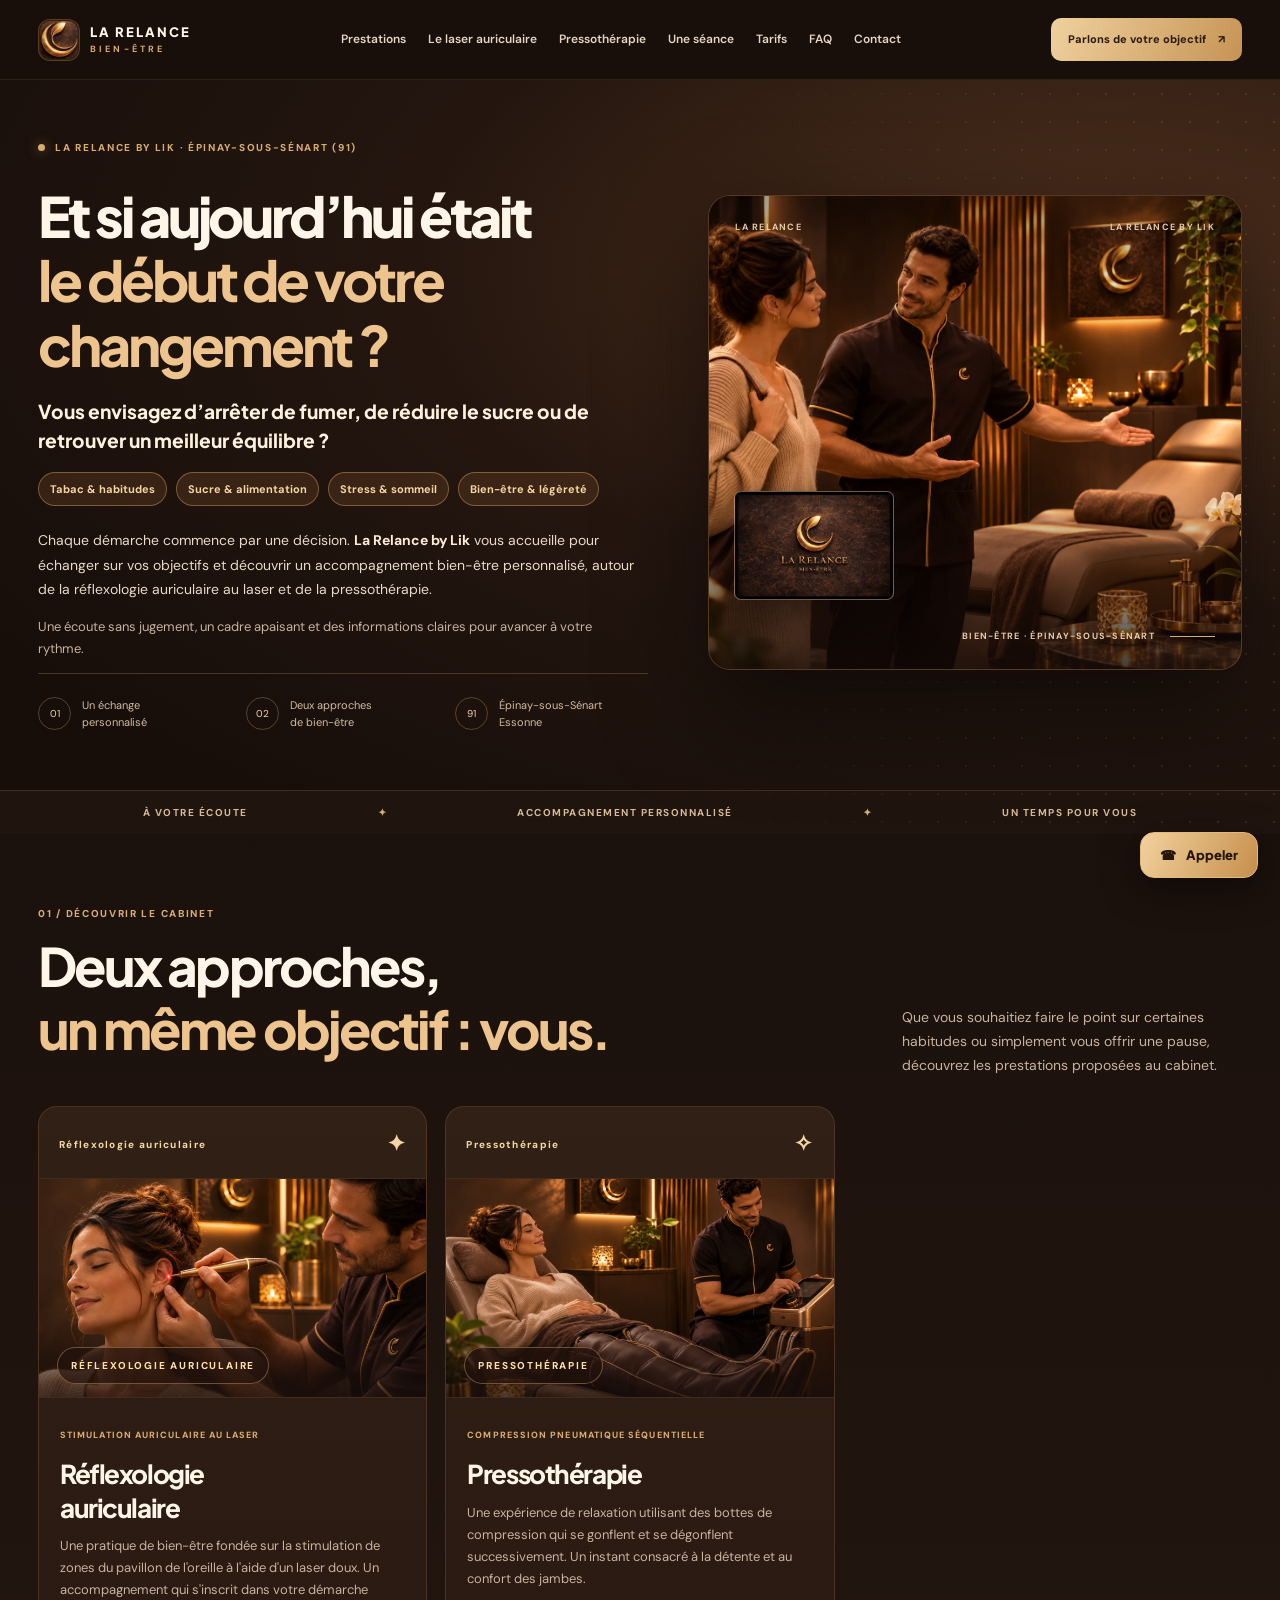
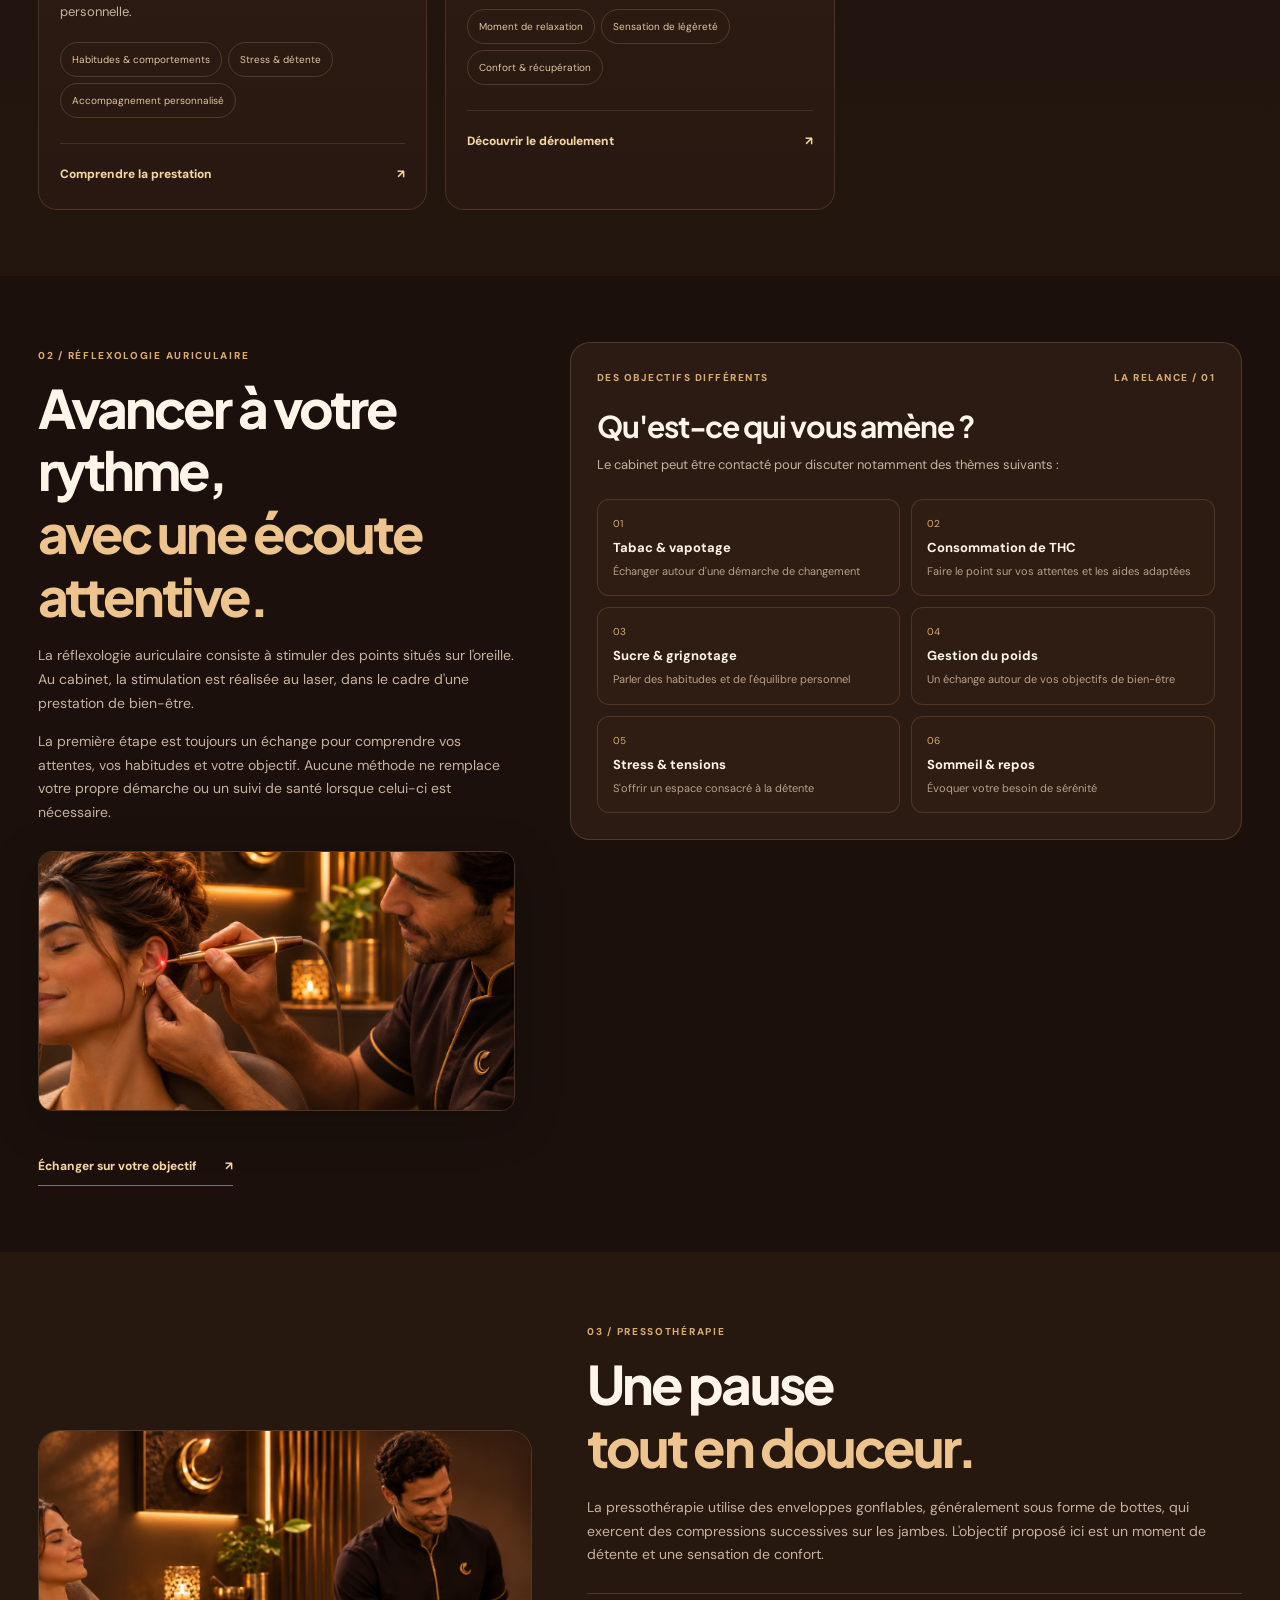
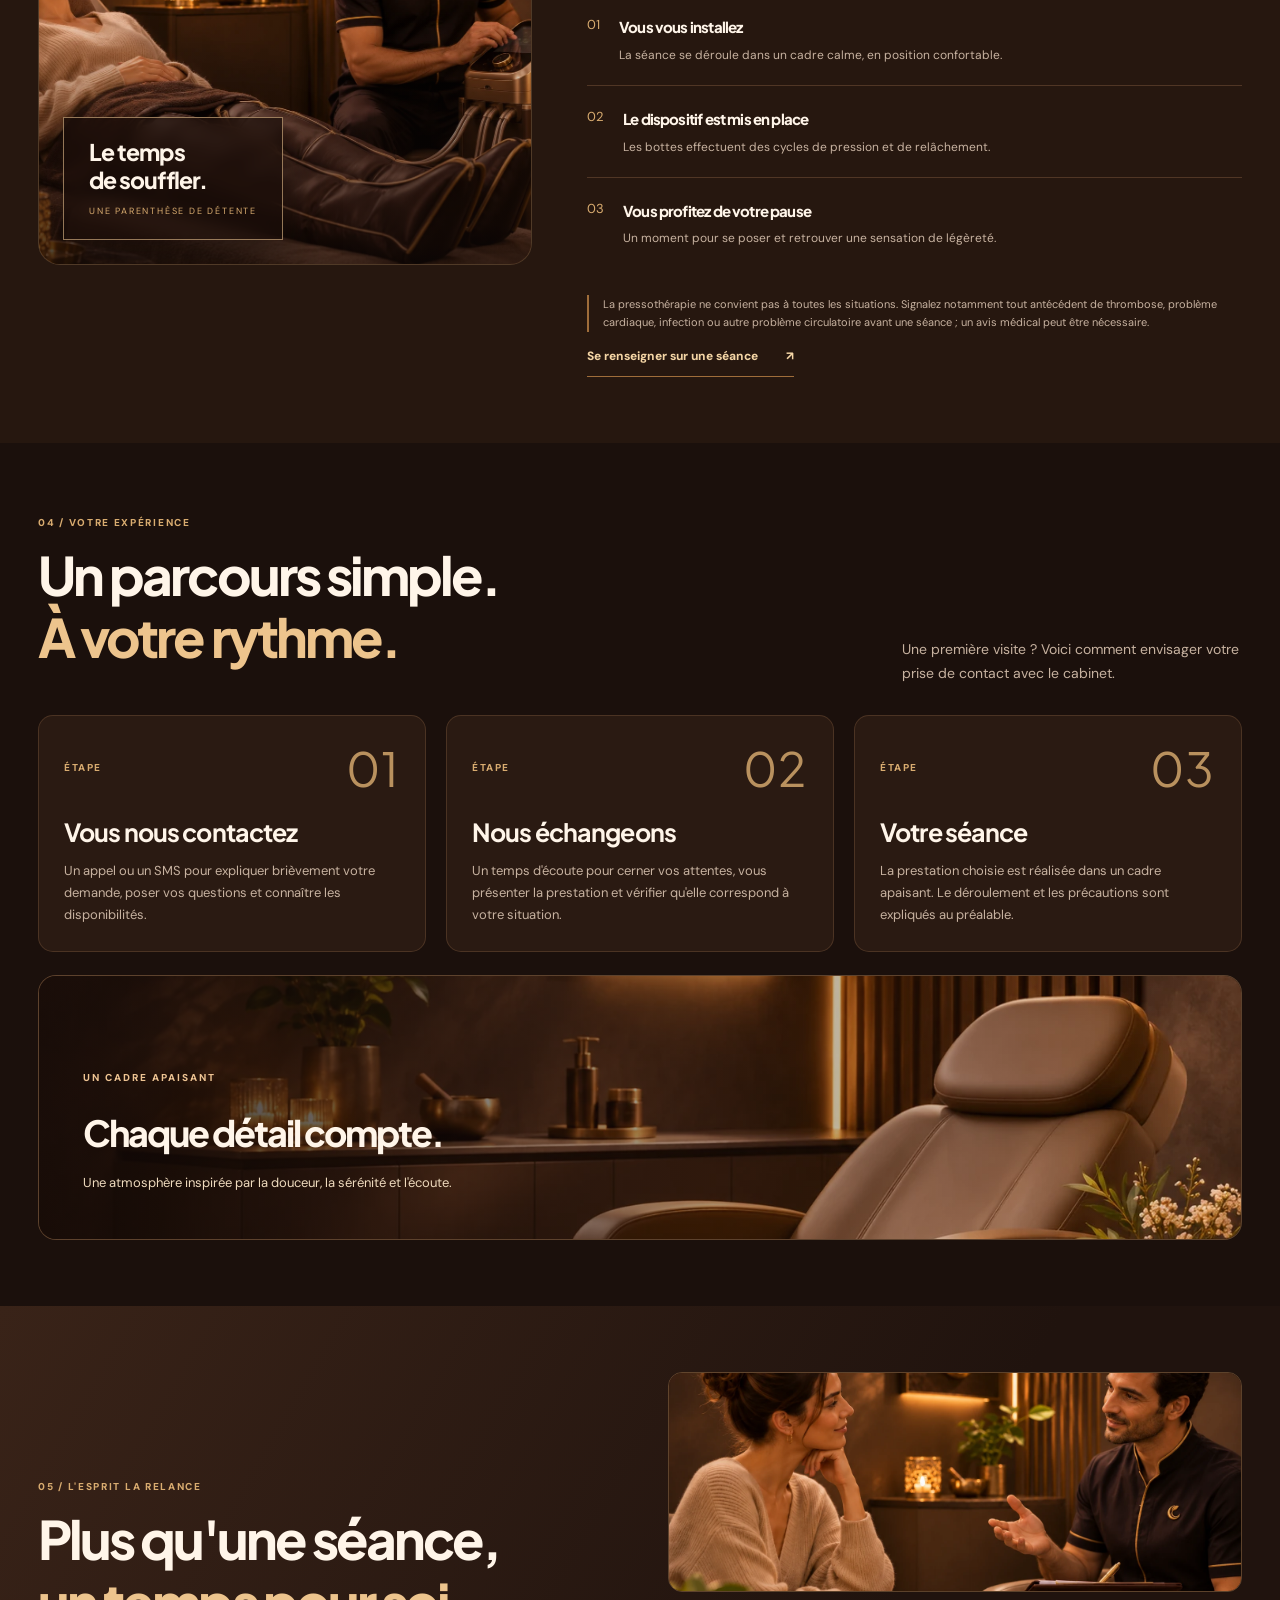
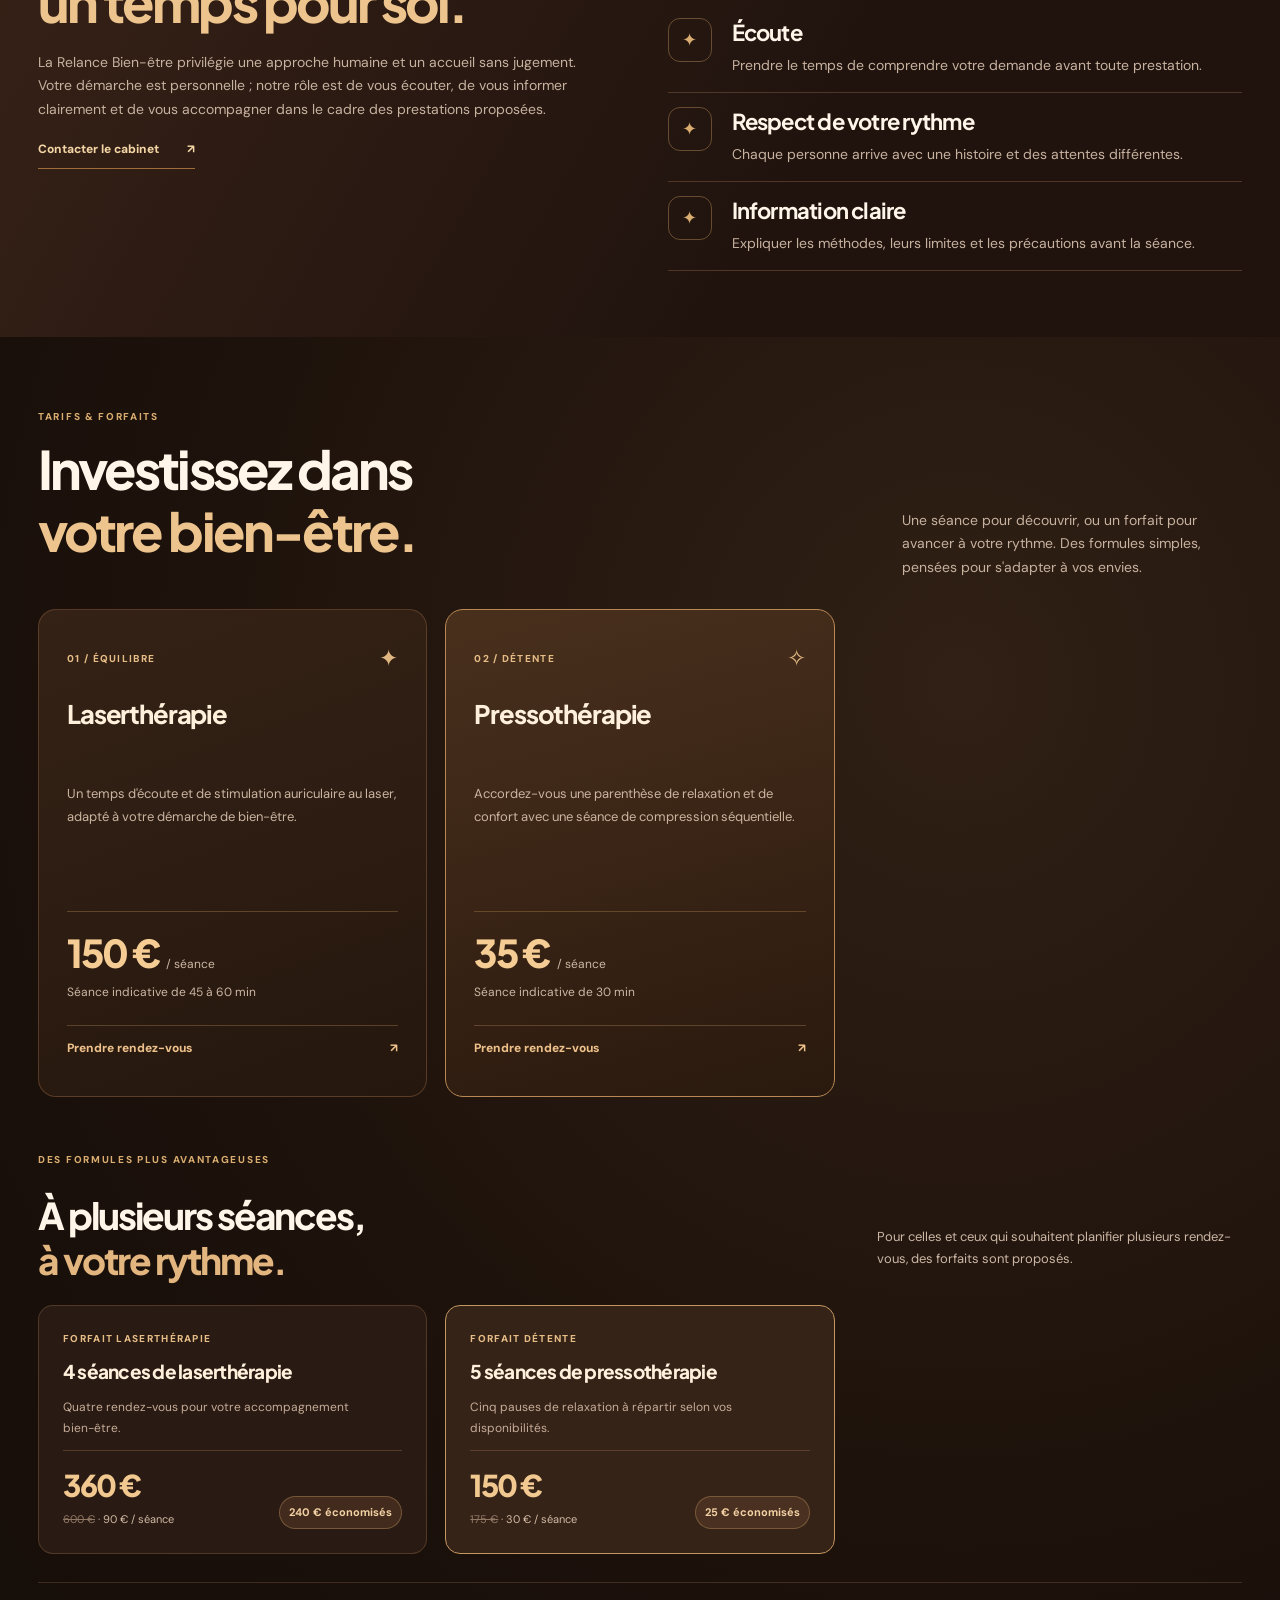
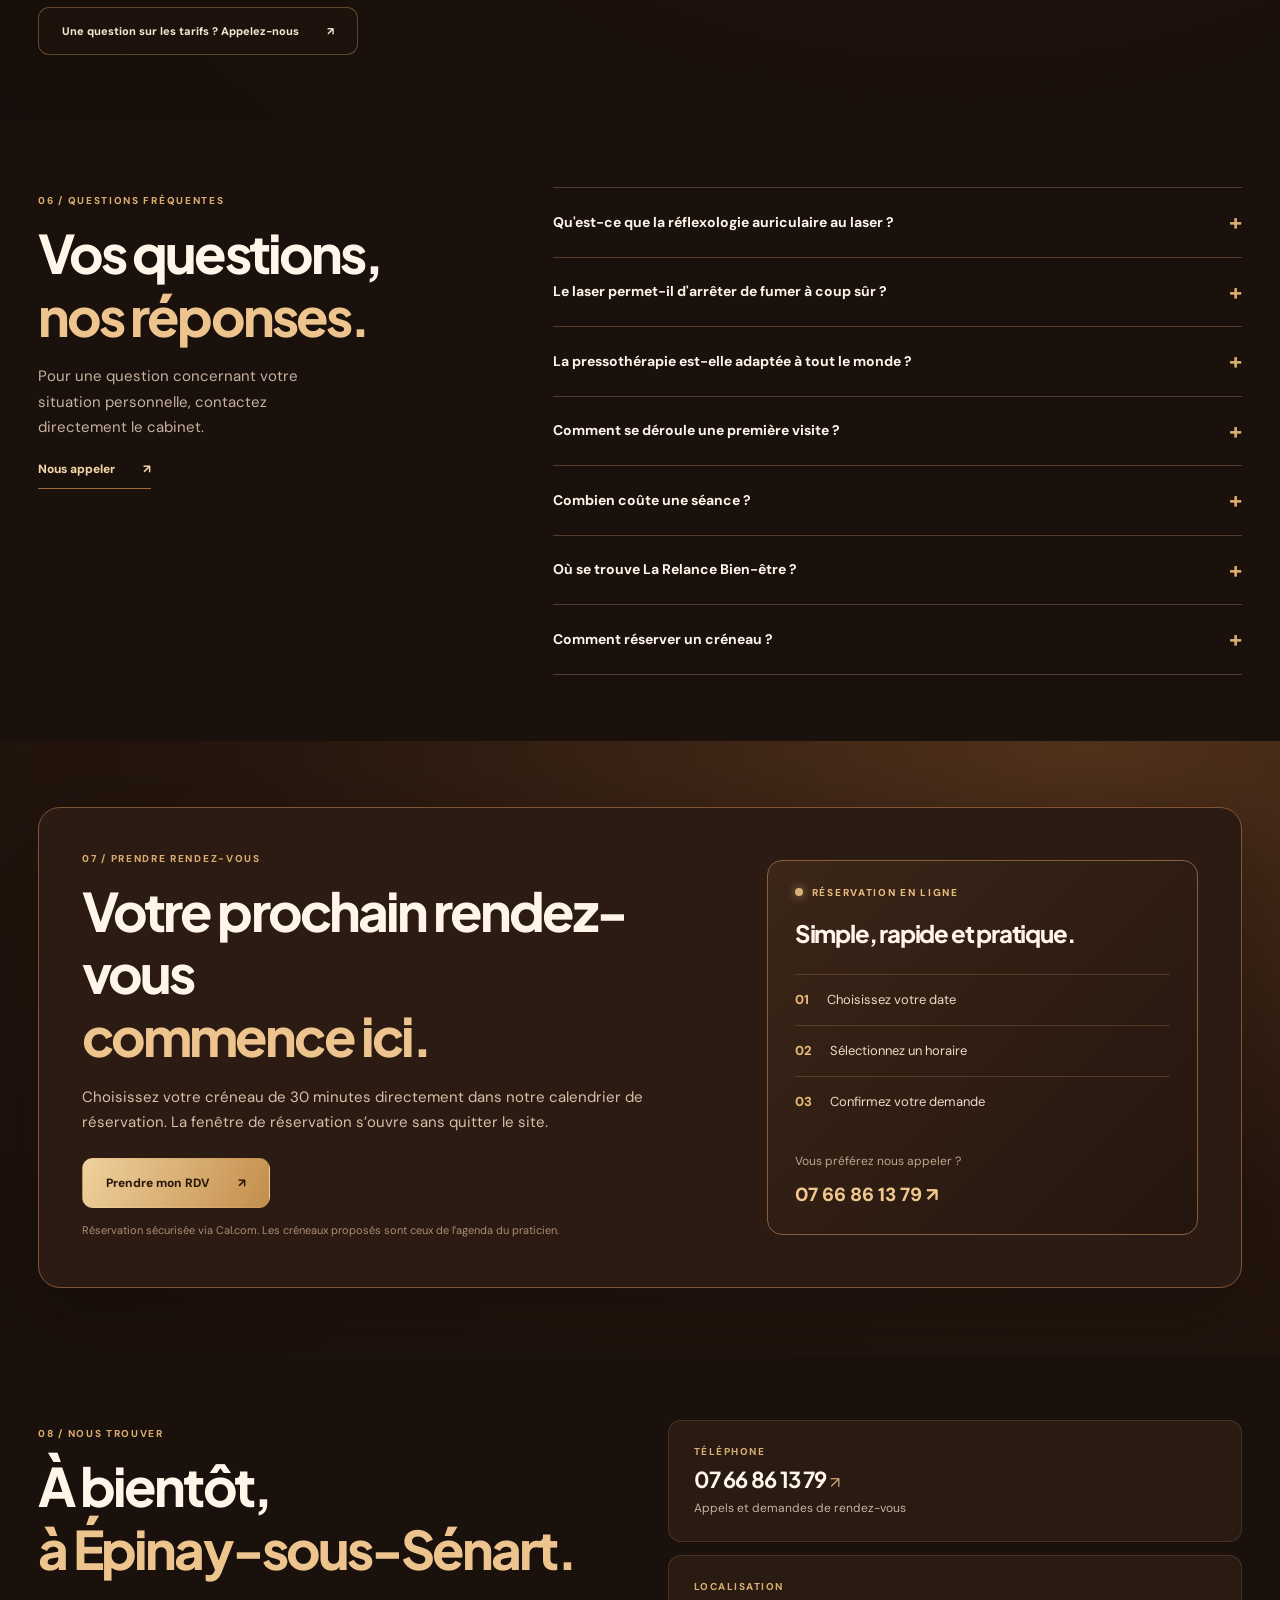
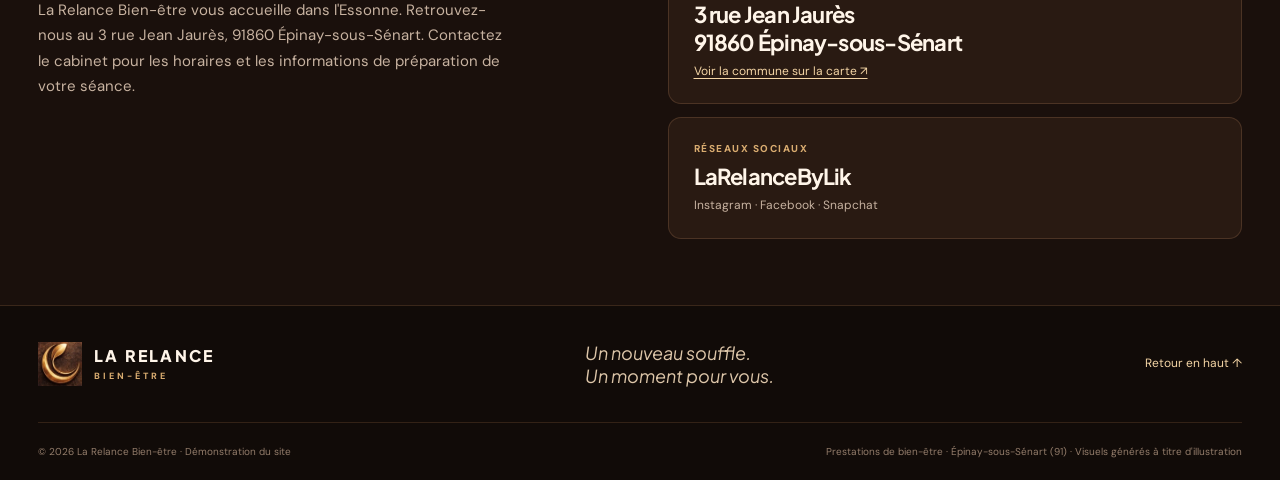
==== commit 01788b99: "Ajouter adresse du cabinet et itinéraire Maps" ====
--- a/index.html
+++ b/index.html
@@ -206,7 +206,7 @@
         <details><summary>La pressothérapie est-elle adaptée à tout le monde ? <span>+</span></summary><p>Non. Certaines situations nécessitent d'éviter la prestation ou d'obtenir un avis médical, notamment en cas de thrombose, d'infection, de certaines maladies cardiovasculaires ou de problèmes circulatoires. Prévenez le cabinet avant de réserver.</p></details>
         <details><summary>Comment se déroule une première visite ? <span>+</span></summary><p>Un échange permet d'abord de comprendre votre demande et de présenter la méthode. Le déroulement précis et la durée sont confirmés avec le cabinet lors de la réservation.</p></details>
         <details><summary>Combien coûte une séance ? <span>+</span></summary><p>La laserthérapie coûte 150 € la séance ou 360 € les 4 séances. La pressothérapie coûte 35 € la séance ou 150 € les 5 séances. Aucun paiement en ligne n'est demandé sur cette page de démonstration.</p></details>
-        <details><summary>Où se trouve La Relance Bien-être ? <span>+</span></summary><p>Le cabinet se situe à Épinay-sous-Sénart, dans l'Essonne (91). L'adresse précise et les informations pratiques sont communiquées lors de votre prise de rendez-vous.</p></details>
+        <details><summary>Où se trouve La Relance Bien-être ? <span>+</span></summary><p>Le cabinet se situe à Épinay-sous-Sénart, dans l'Essonne (91). Le cabinet se trouve au 3 rue Jean Jaurès, 91860 Épinay-sous-Sénart.</p></details>
         <details><summary>Comment réserver un créneau ? <span>+</span></summary><p>Cliquez sur « Prendre mon RDV », puis sélectionnez une date et un horaire dans la fenêtre Cal.com. Vous pouvez aussi appeler le 07 66 86 13 79.</p></details>
       </div>
     </div>
@@ -237,10 +237,10 @@
 
   <section class="section section-contact" id="contact">
     <div class="container contact-grid">
-      <div><span class="section-label">08 / NOUS TROUVER</span><h2>À bientôt,<br><em>à Épinay-sous-Sénart.</em></h2><p>La Relance Bien-être vous accueille dans l'Essonne. Contactez le cabinet pour obtenir l'adresse précise, les horaires et les informations de préparation de votre séance.</p></div>
+      <div><span class="section-label">08 / NOUS TROUVER</span><h2>À bientôt,<br><em>à Épinay-sous-Sénart.</em></h2><p>La Relance Bien-être vous accueille dans l'Essonne. Retrouvez-nous au 3 rue Jean Jaurès, 91860 Épinay-sous-Sénart. Contactez le cabinet pour les horaires et les informations de préparation de votre séance.</p></div>
       <div class="contact-cards">
         <div class="contact-card"><span>TÉLÉPHONE</span><a href="tel:+33766861379">07 66 86 13 79 <span aria-hidden="true">↗</span></a><small>Appels et demandes de rendez-vous</small></div>
-        <div class="contact-card"><span>LOCALISATION</span><strong>Épinay-sous-Sénart (91)</strong><a href="https://www.google.com/maps/search/?api=1&query=%C3%89pinay-sous-S%C3%A9nart%20Essonne" target="_blank" rel="noopener noreferrer" class="sub-link">Voir la commune sur la carte ↗</a></div>
+        <div class="contact-card"><span>LOCALISATION</span><strong>3 rue Jean Jaurès<br>91860 Épinay-sous-Sénart</strong><a href="https://www.google.com/maps/search/?api=1&query=3%20rue%20Jean%20Jaur%C3%A8s%2091860%20%C3%89pinay-sous-S%C3%A9nart" target="_blank" rel="noopener noreferrer" class="sub-link">Voir la commune sur la carte ↗</a></div>
         <div class="contact-card"><span>RÉSEAUX SOCIAUX</span><strong>LaRelanceByLik</strong><small>Instagram · Facebook · Snapchat</small></div>
       </div>
     </div>
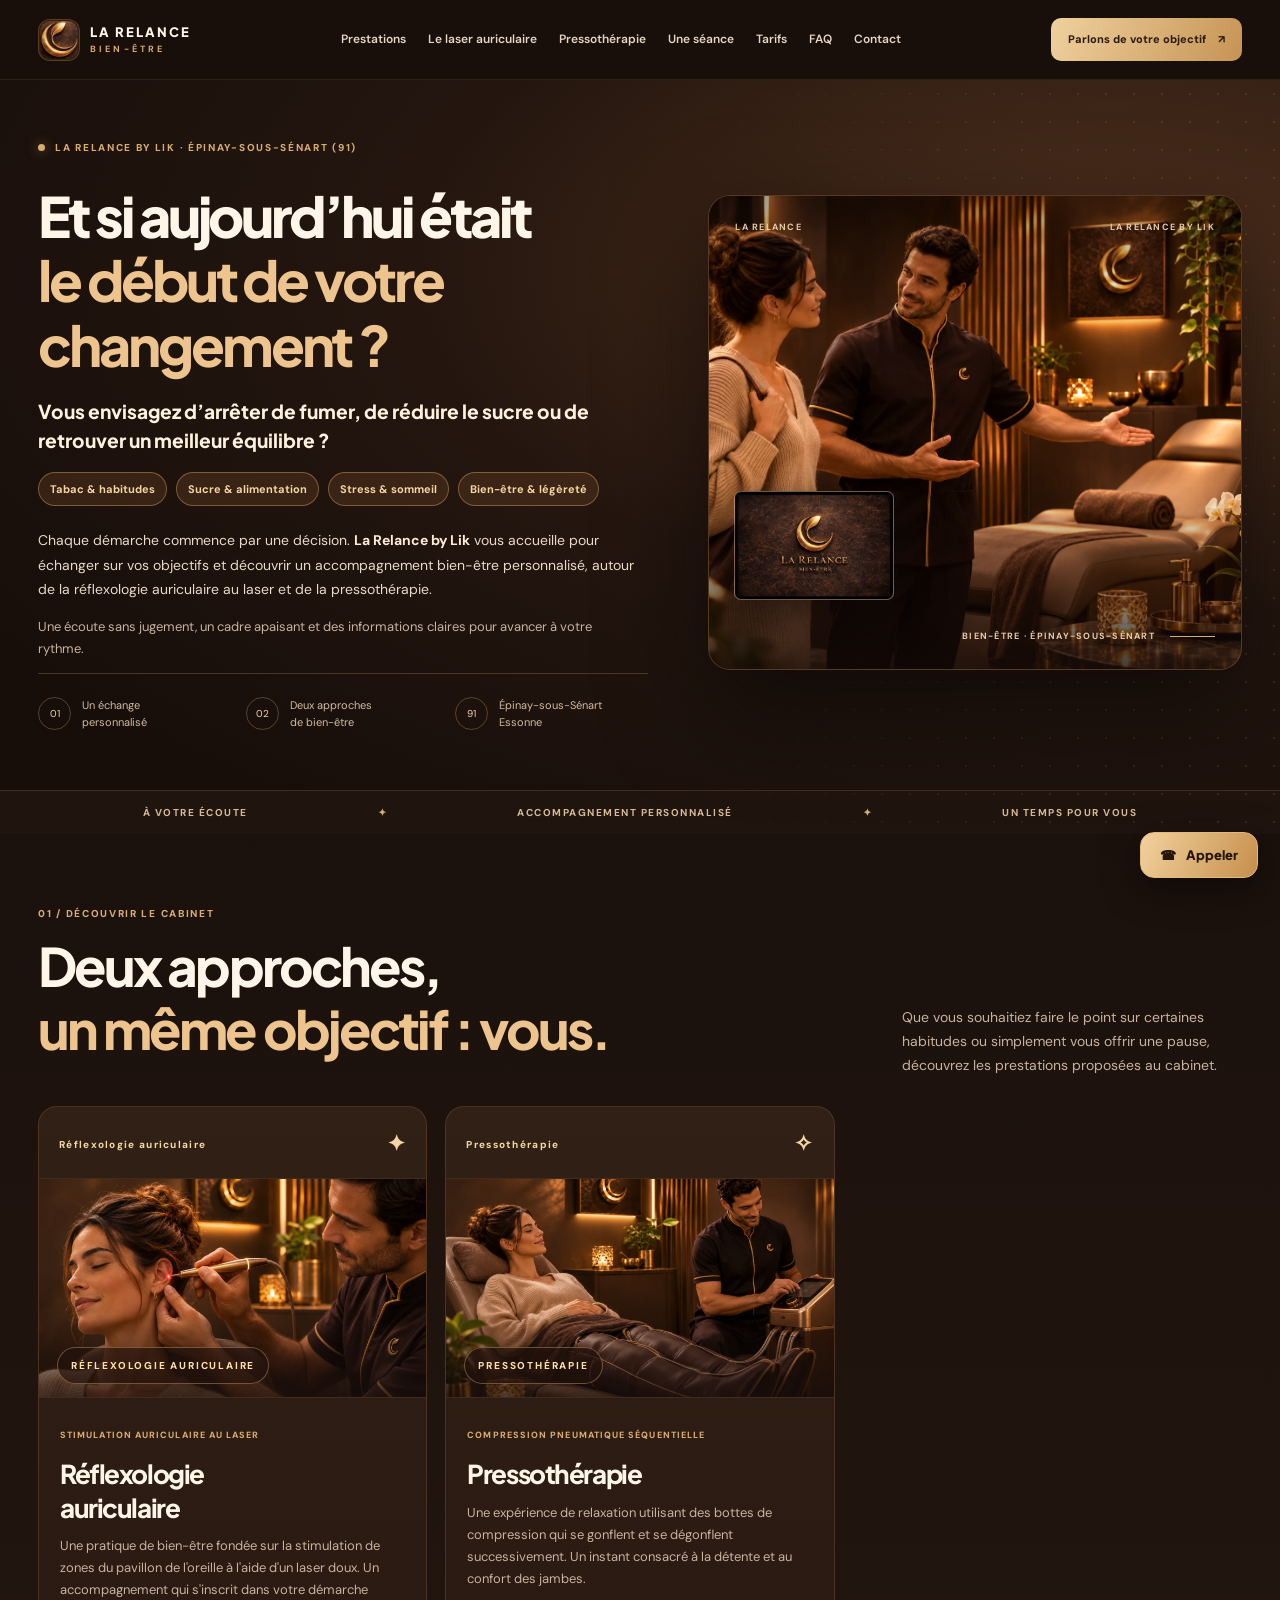
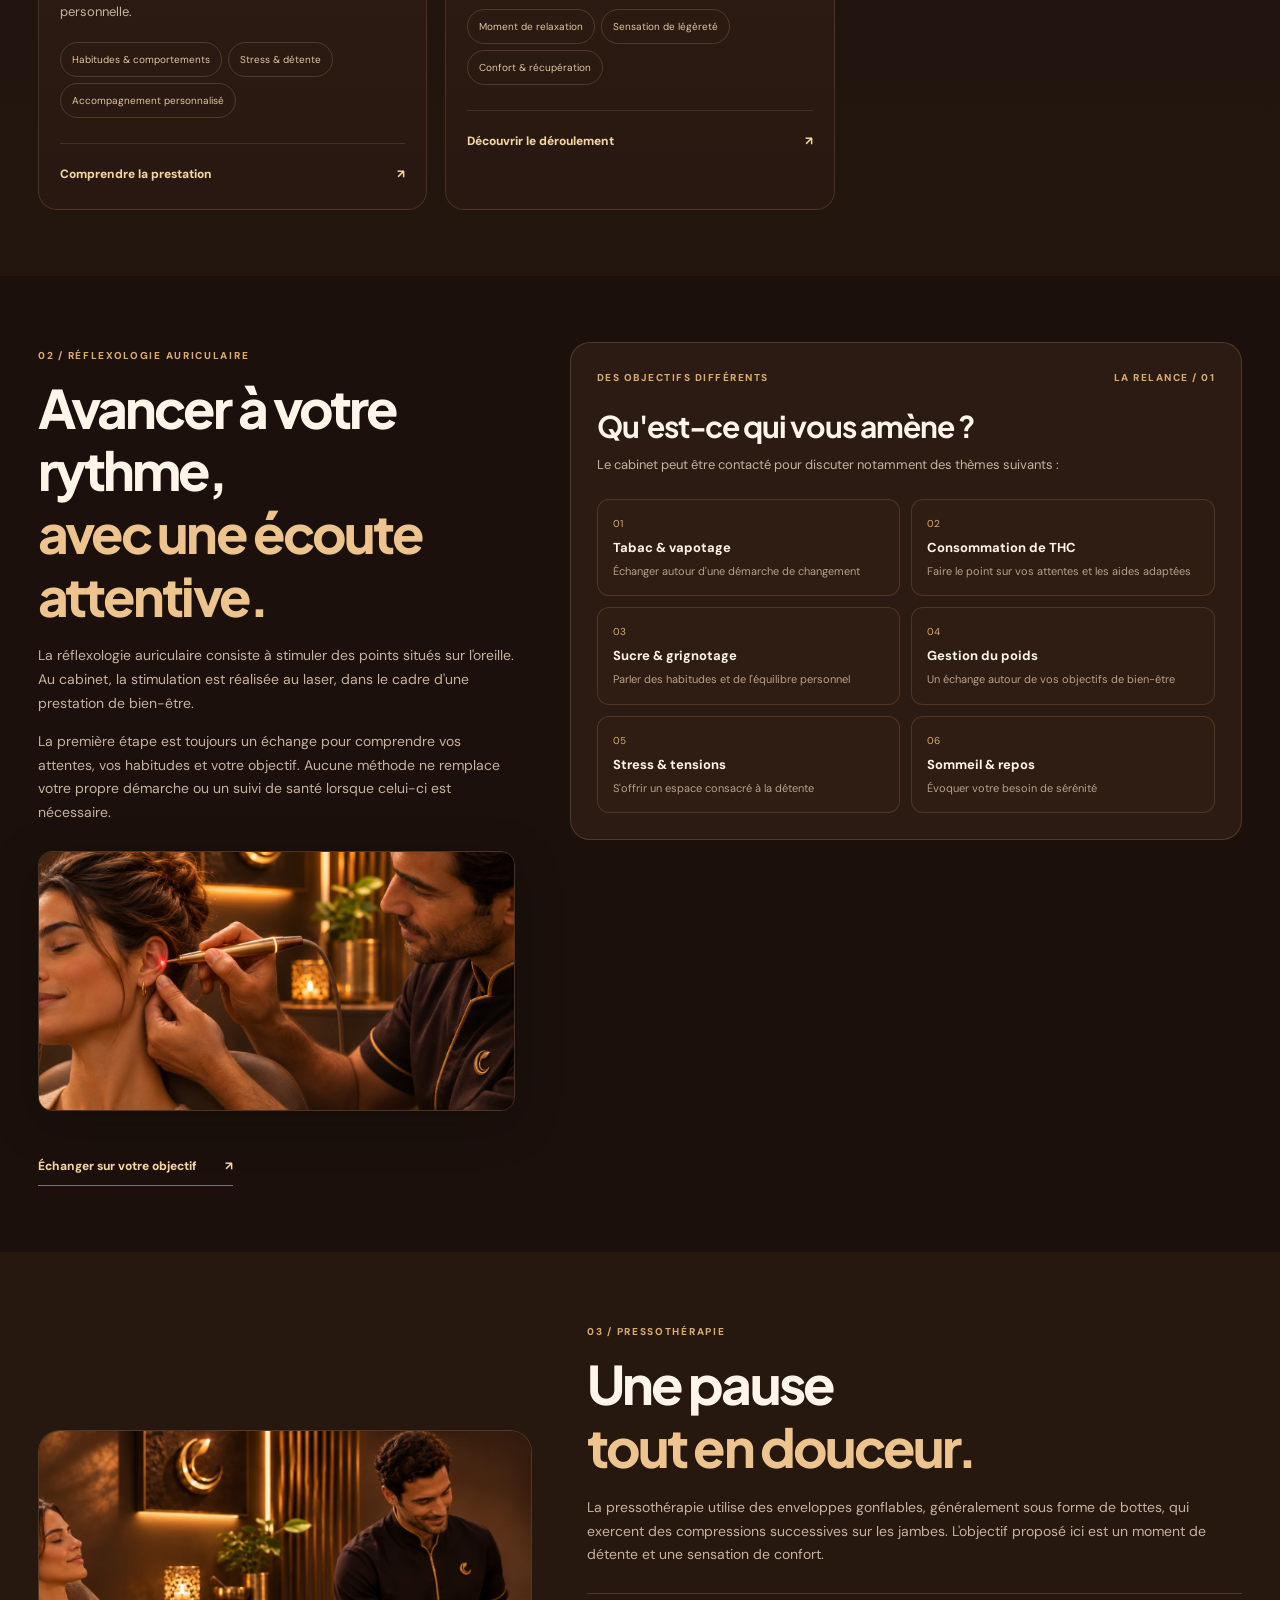
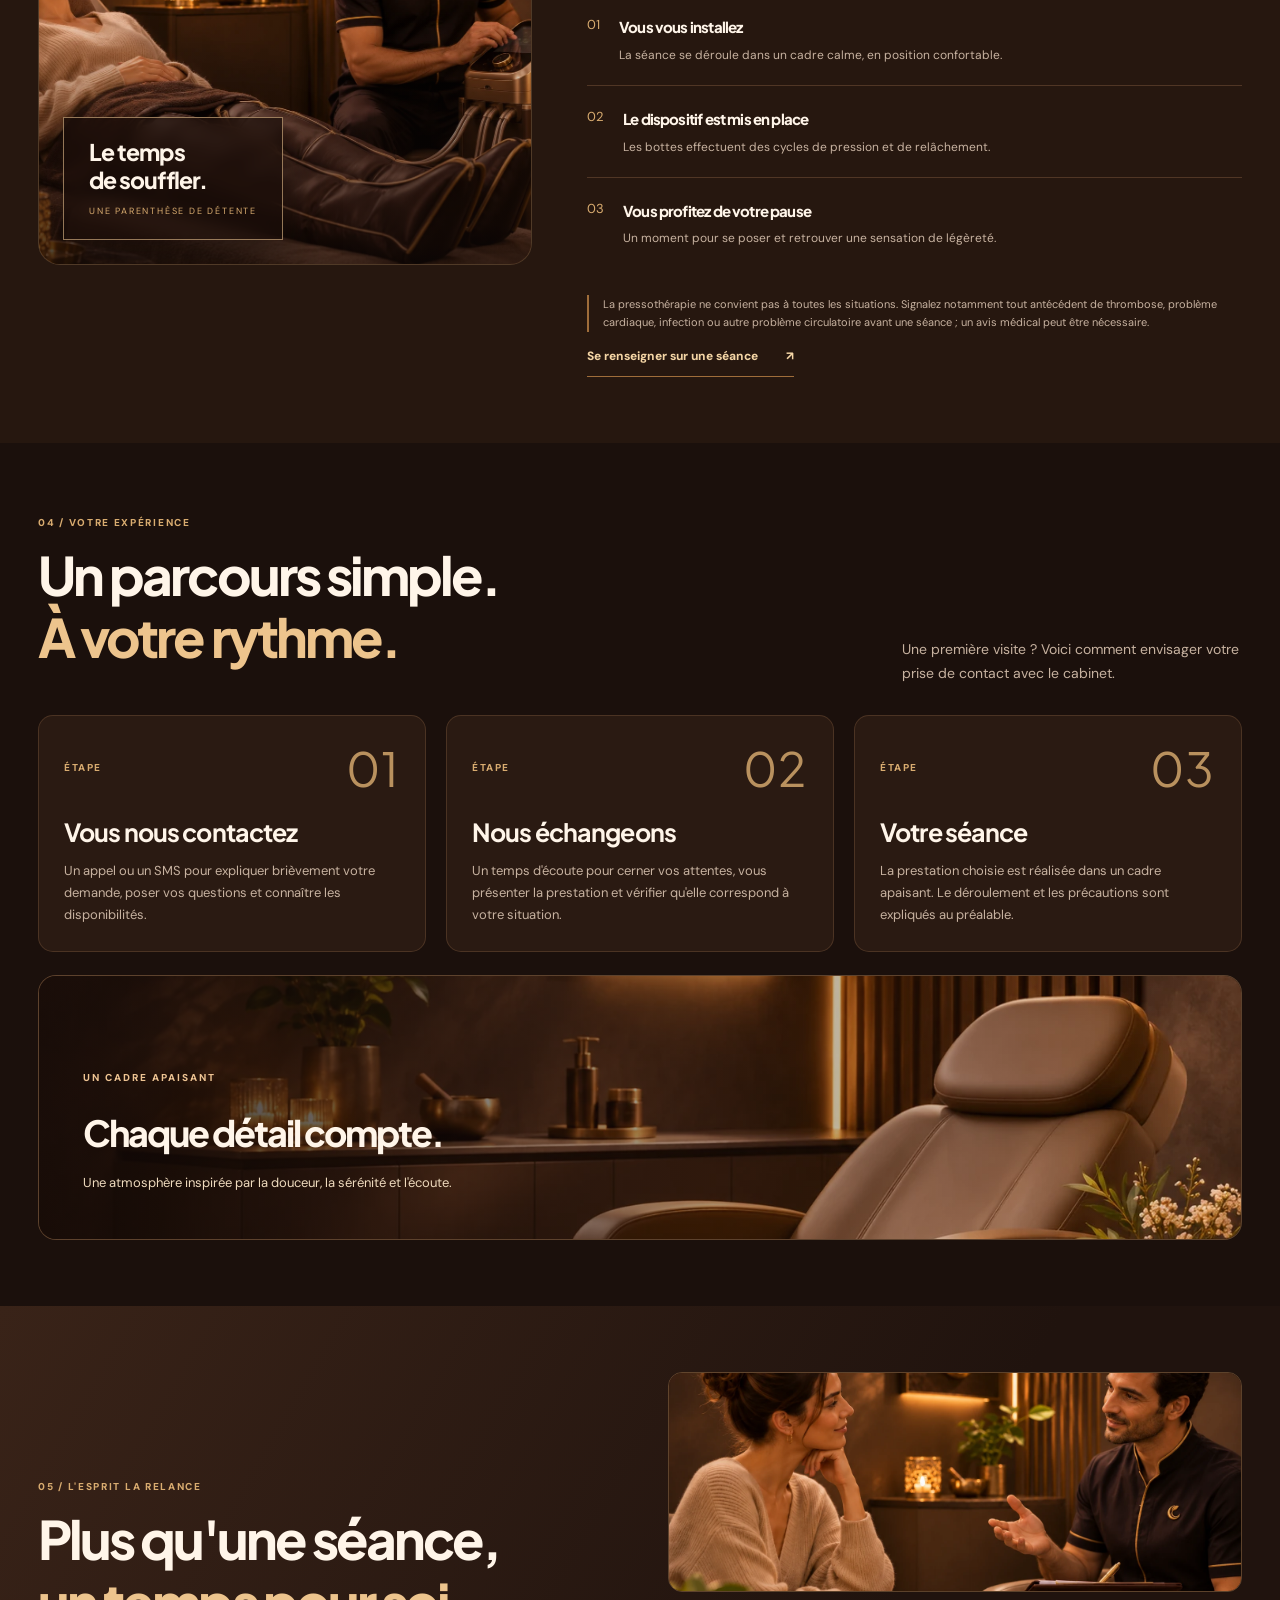
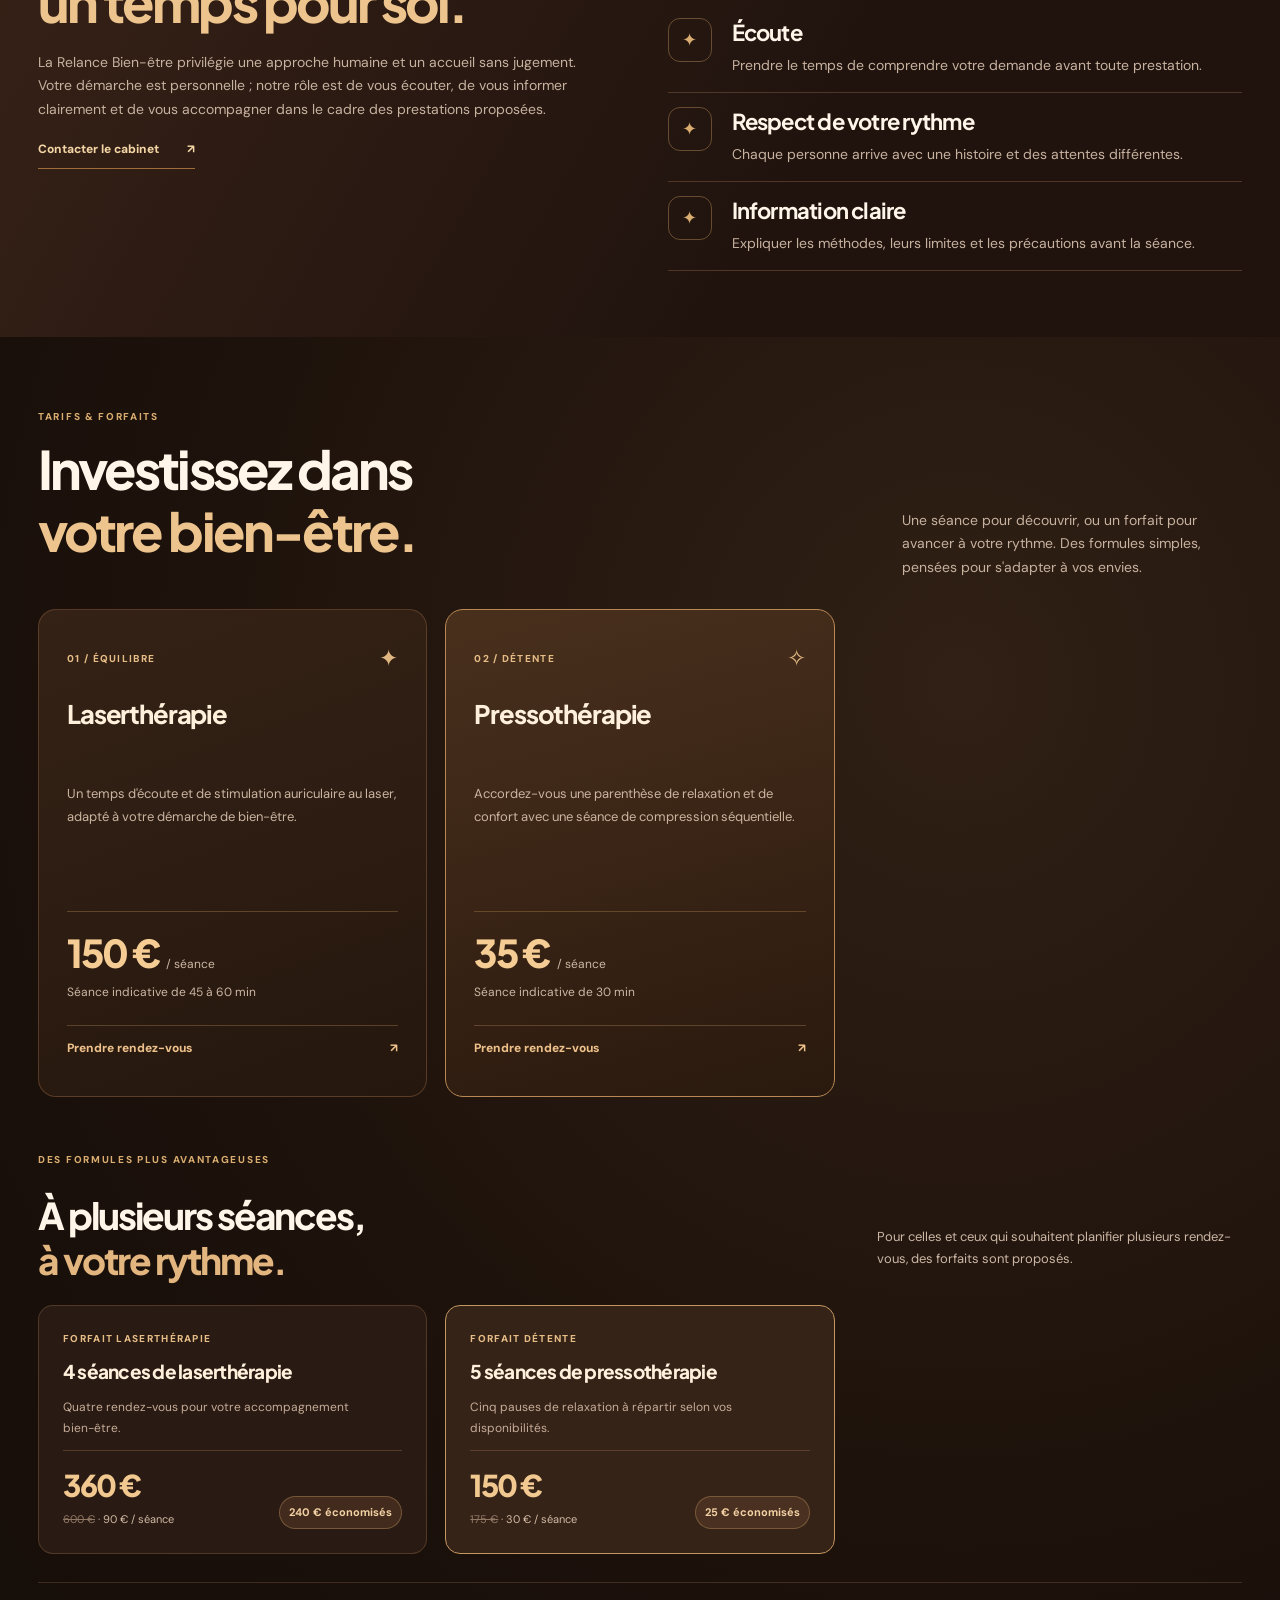
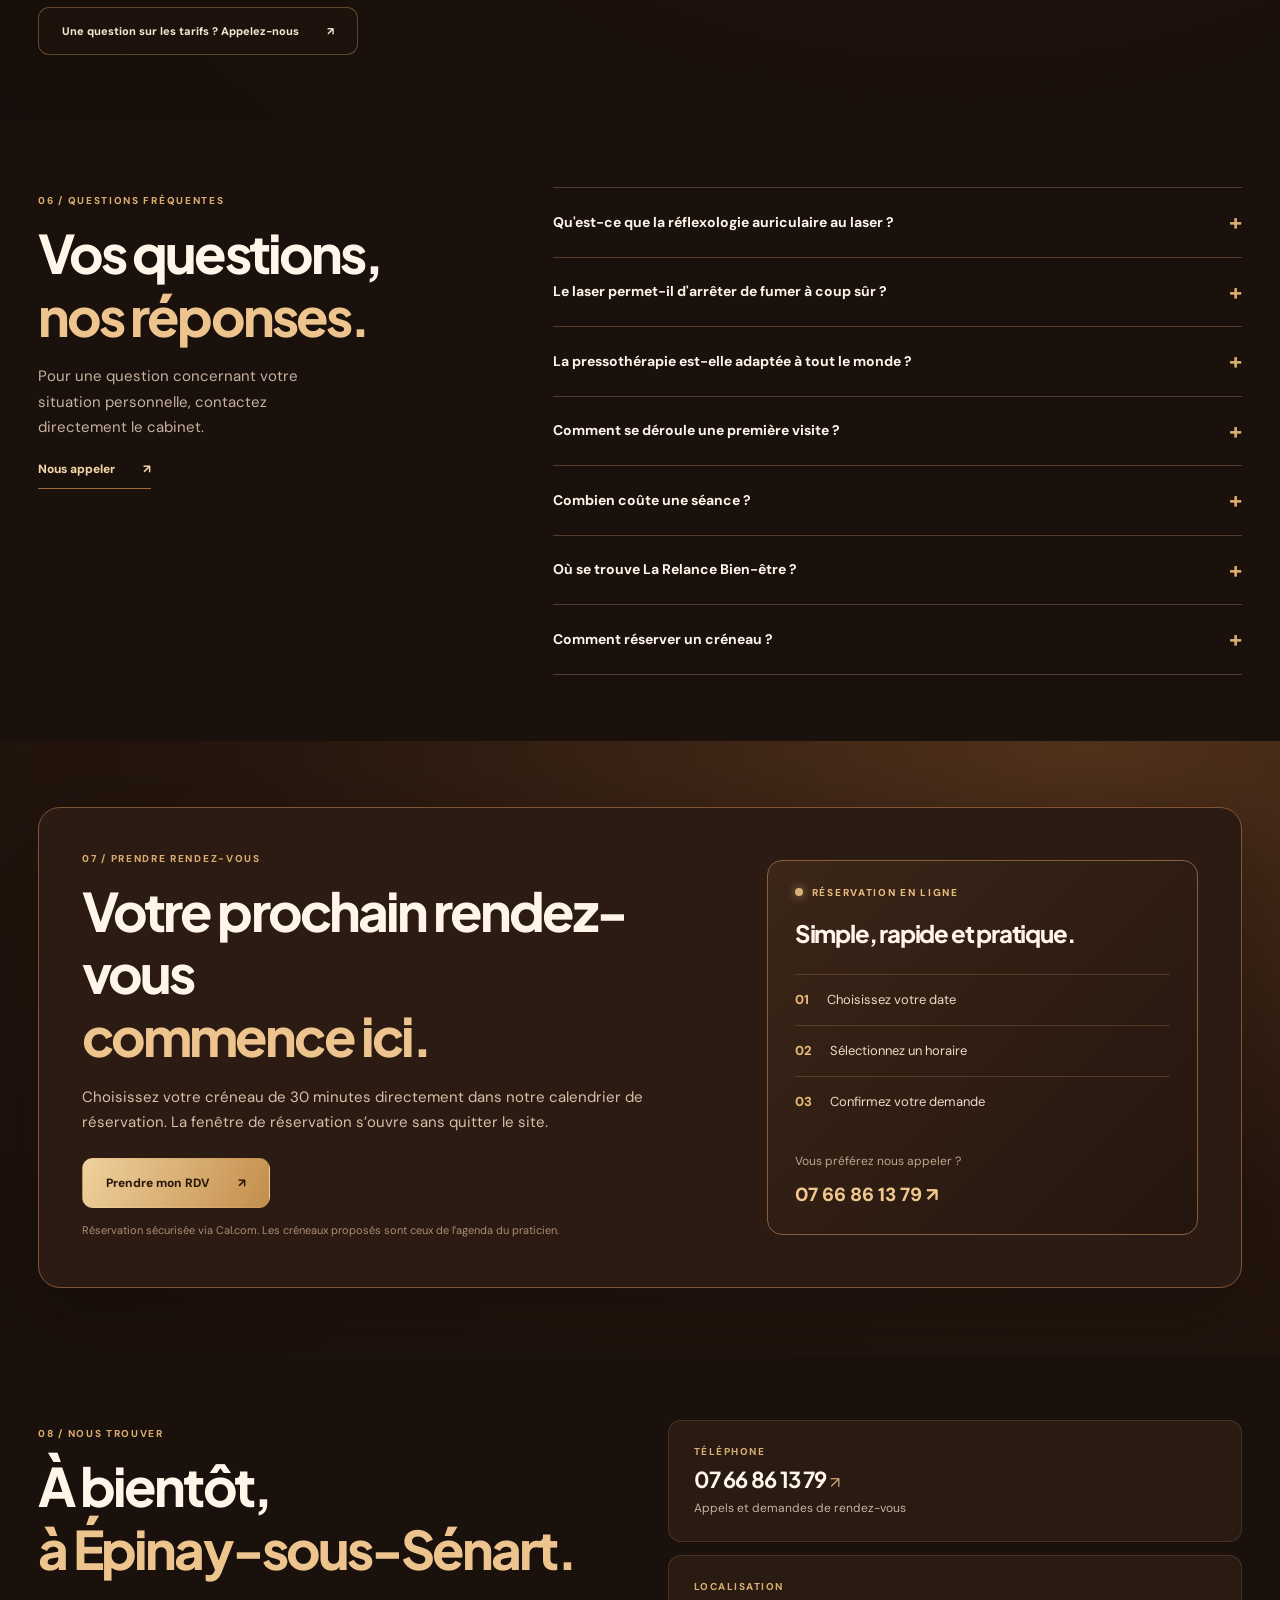
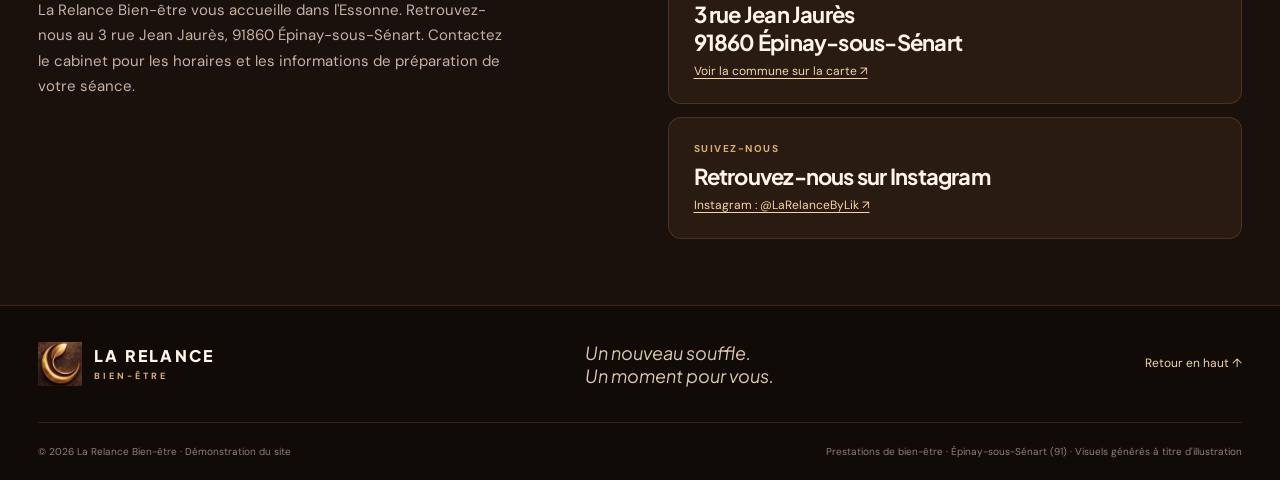
==== commit 9ad58978: "Ajouter lien Instagram Suivez-nous dans contact" ====
--- a/index.html
+++ b/index.html
@@ -241,7 +241,7 @@
       <div class="contact-cards">
         <div class="contact-card"><span>TÉLÉPHONE</span><a href="tel:+33766861379">07 66 86 13 79 <span aria-hidden="true">↗</span></a><small>Appels et demandes de rendez-vous</small></div>
         <div class="contact-card"><span>LOCALISATION</span><strong>3 rue Jean Jaurès<br>91860 Épinay-sous-Sénart</strong><a href="https://www.google.com/maps/search/?api=1&query=3%20rue%20Jean%20Jaur%C3%A8s%2091860%20%C3%89pinay-sous-S%C3%A9nart" target="_blank" rel="noopener noreferrer" class="sub-link">Voir la commune sur la carte ↗</a></div>
-        <div class="contact-card"><span>RÉSEAUX SOCIAUX</span><strong>LaRelanceByLik</strong><small>Instagram · Facebook · Snapchat</small></div>
+        <div class="contact-card"><span>SUIVEZ-NOUS</span><strong>Retrouvez-nous sur Instagram</strong><a href="https://www.instagram.com/larelancebylik/" target="_blank" rel="noopener noreferrer" class="sub-link">Instagram : @LaRelanceByLik ↗</a></div>
       </div>
     </div>
   </section>
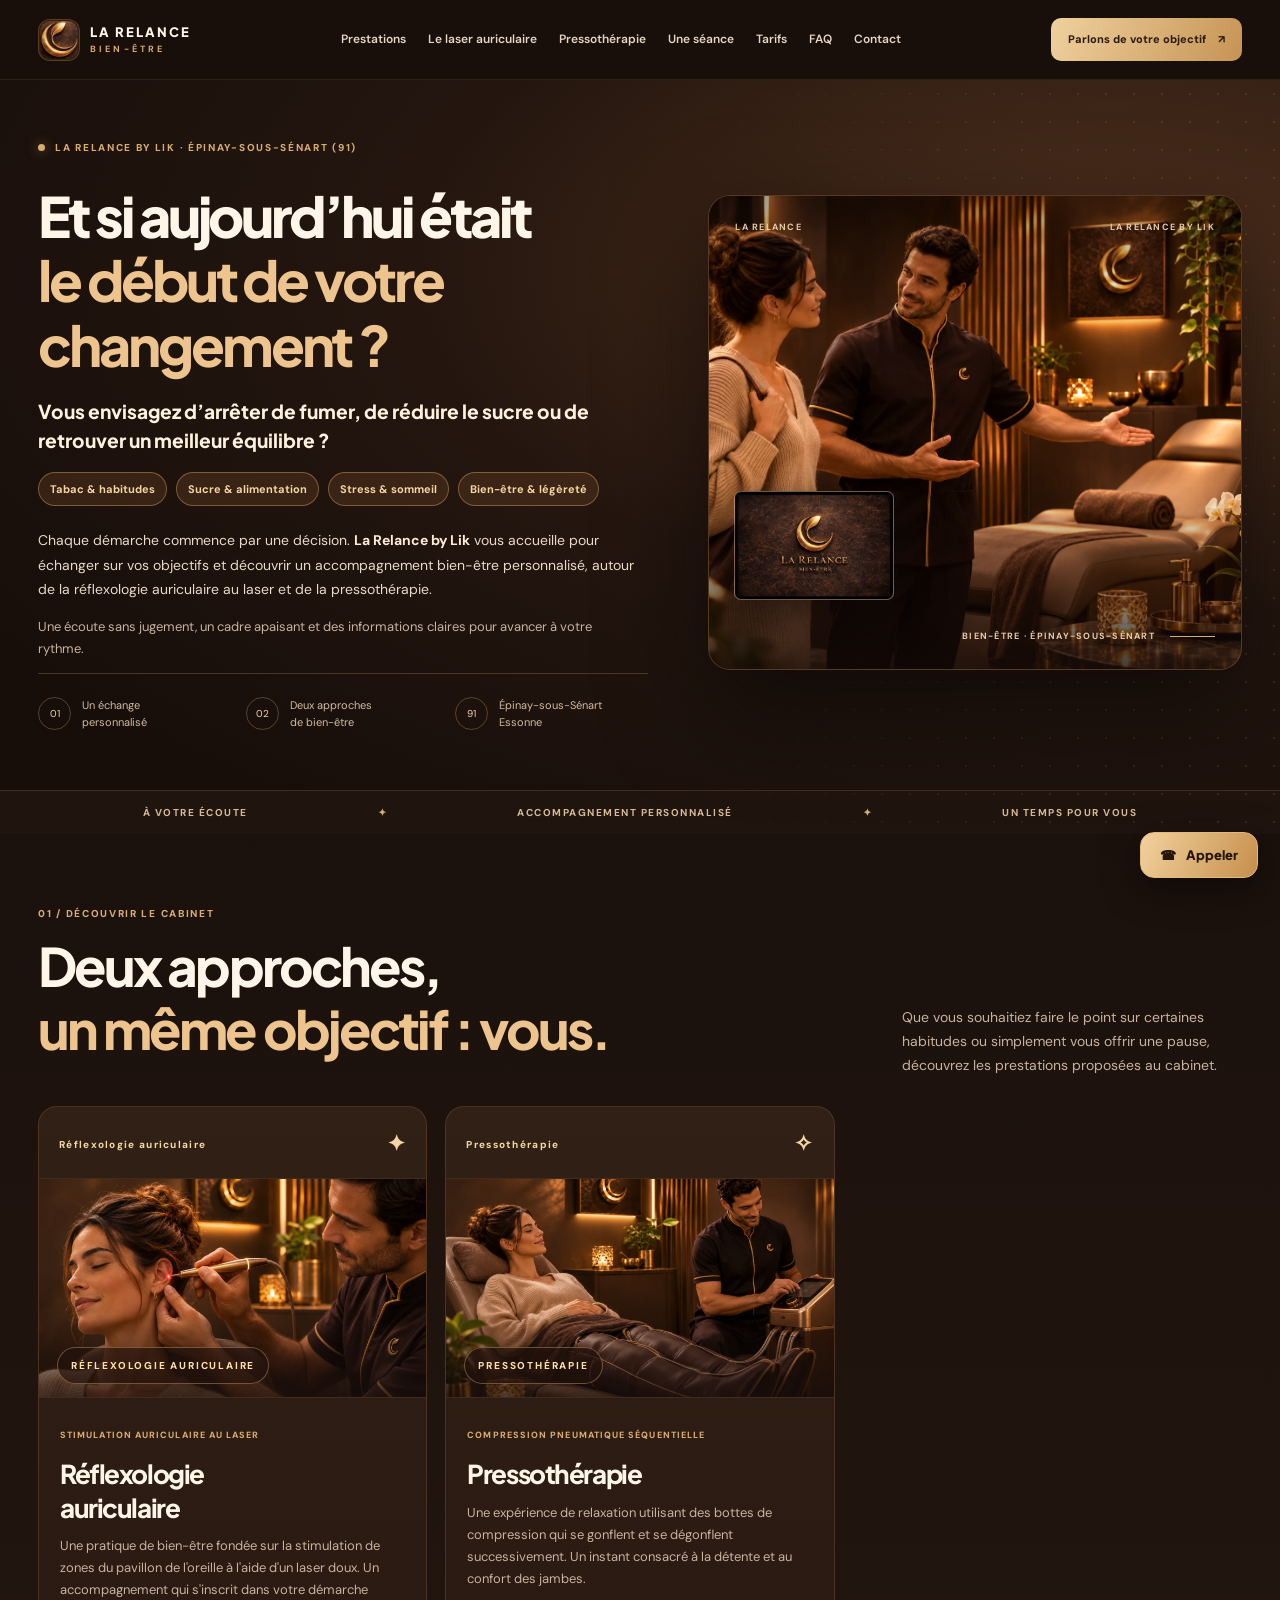
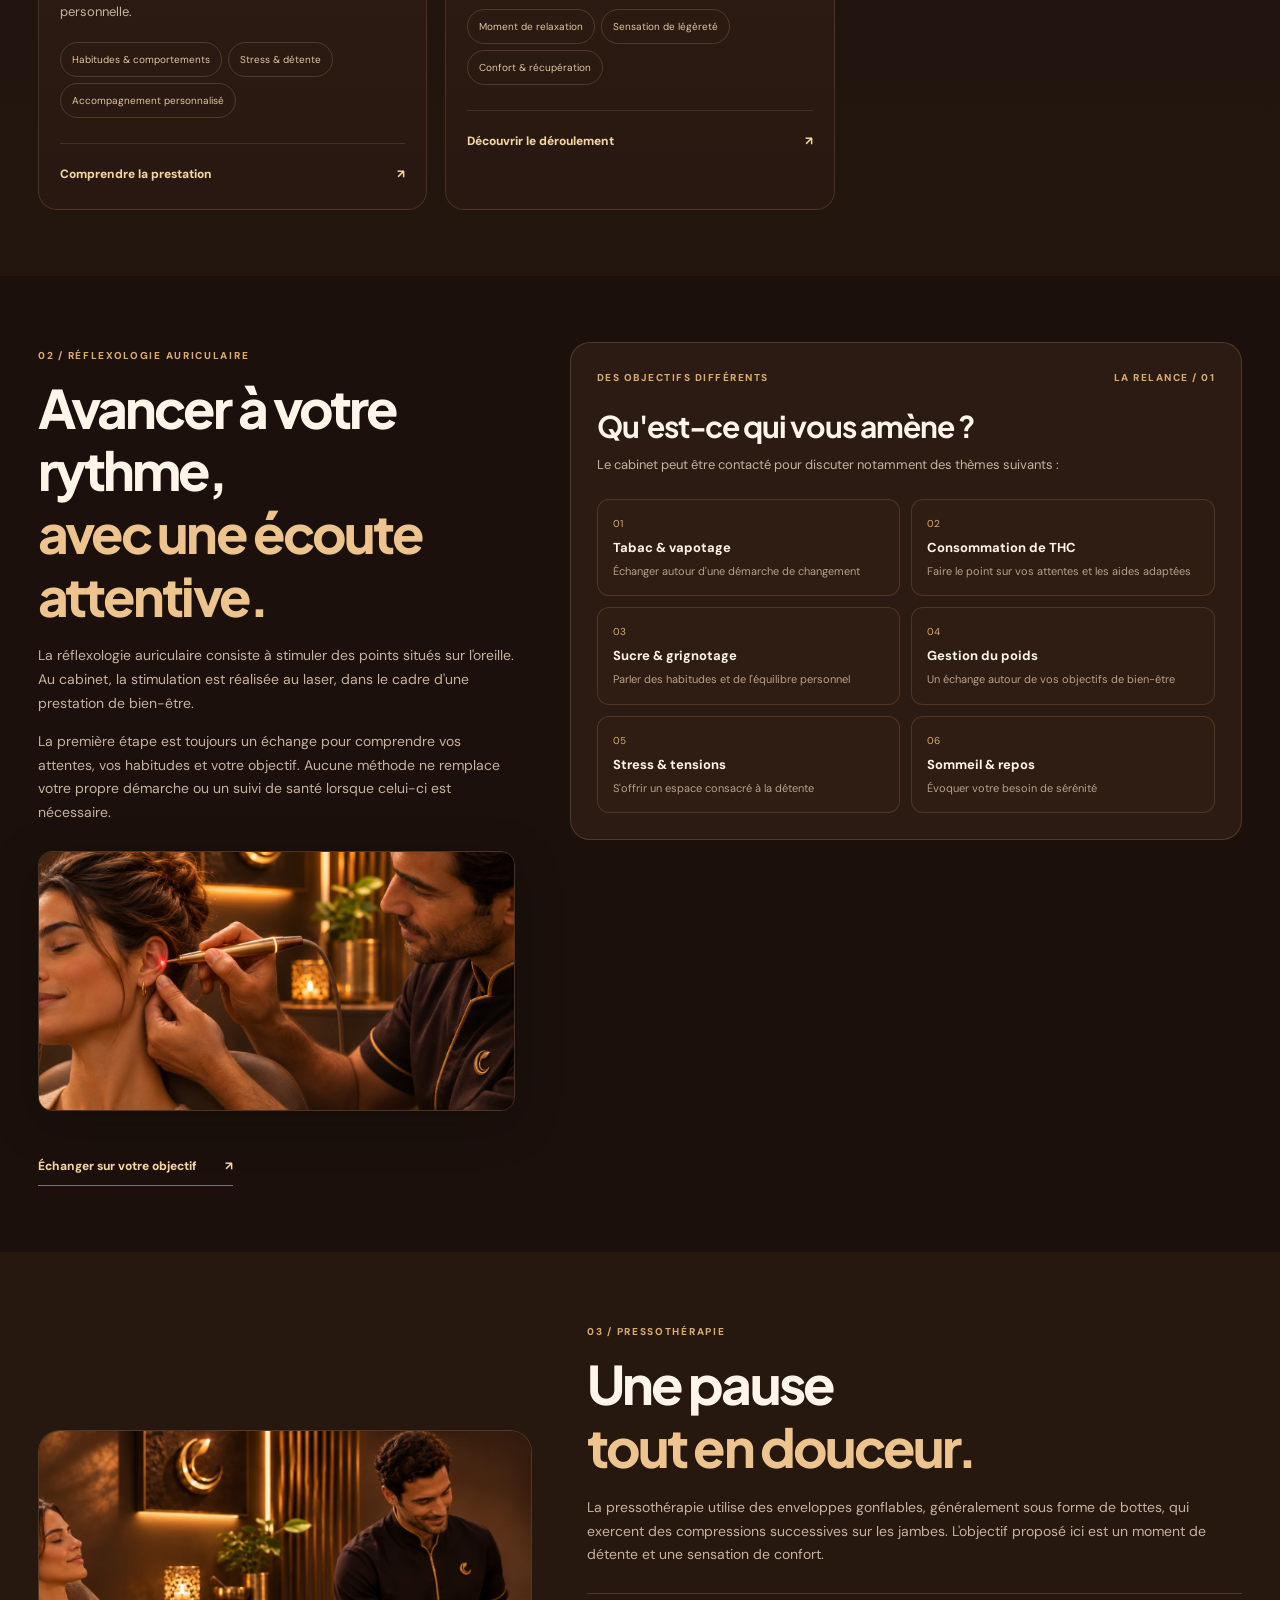
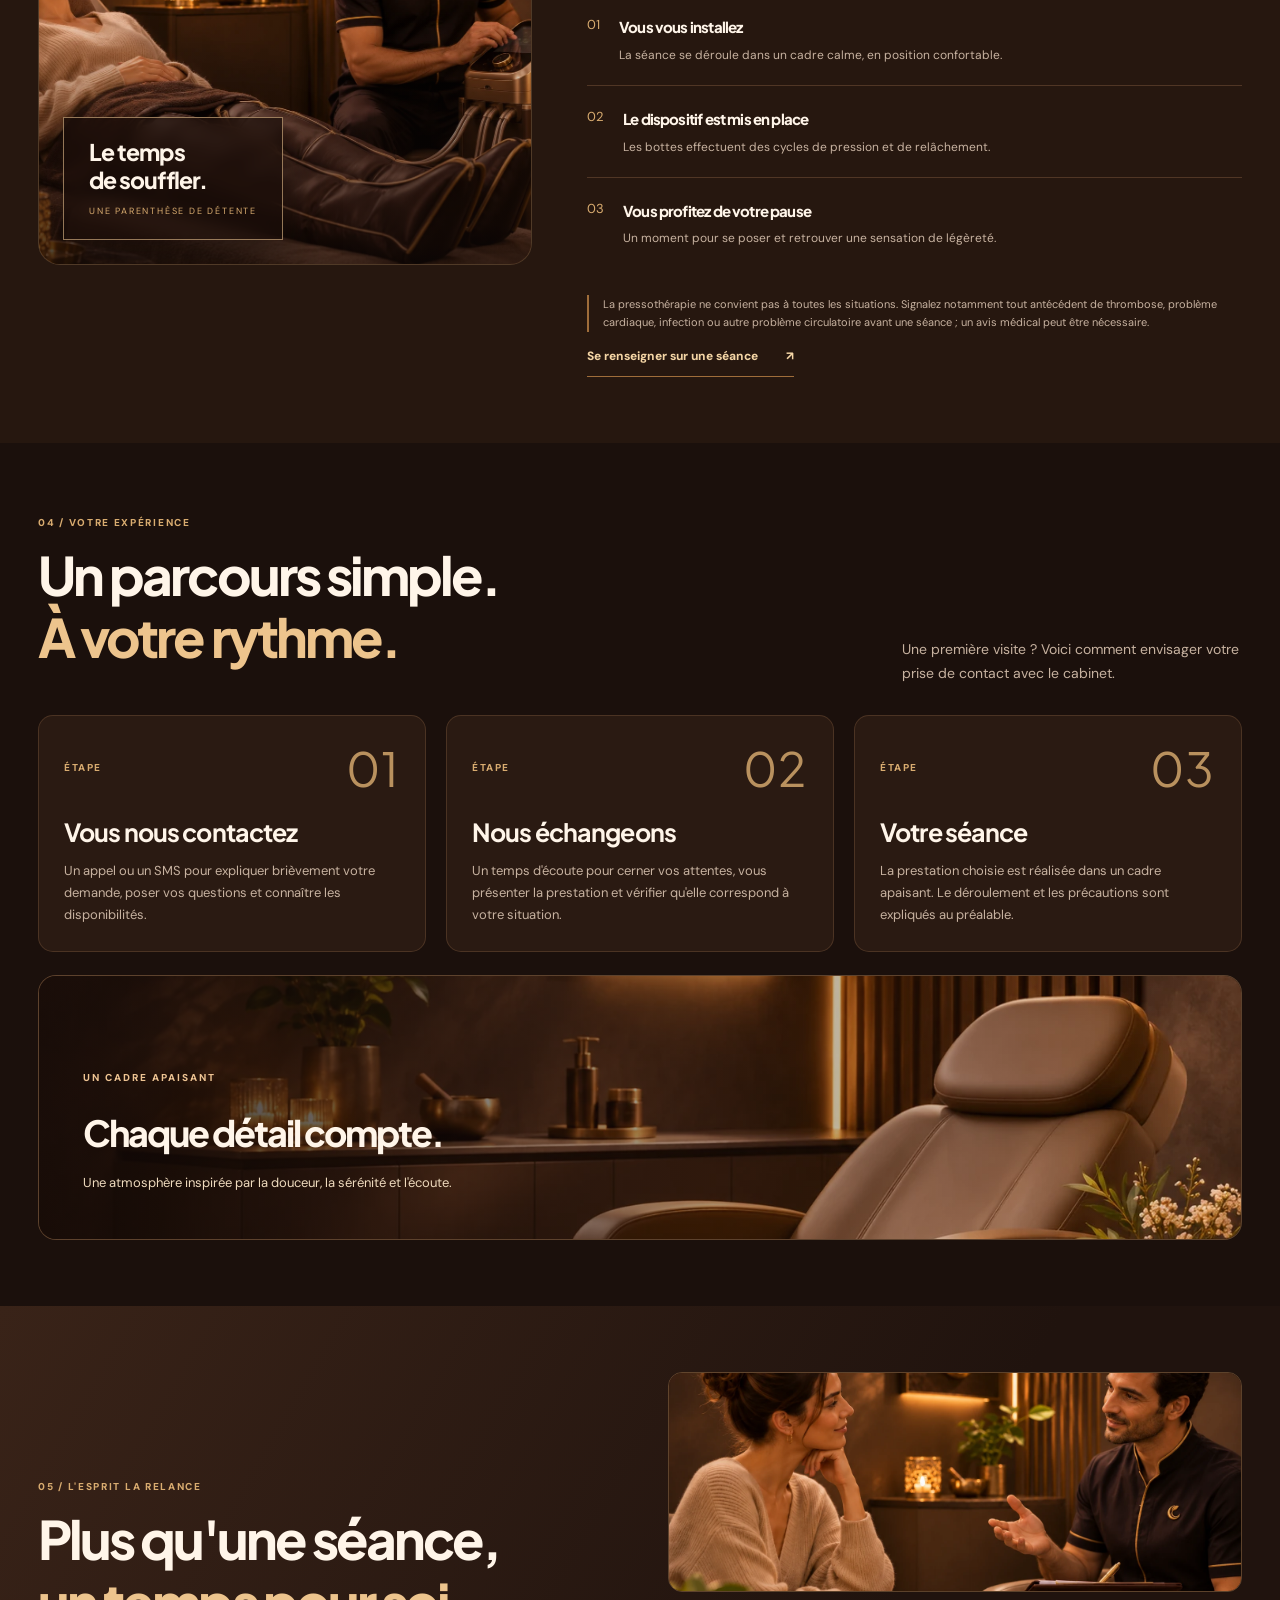
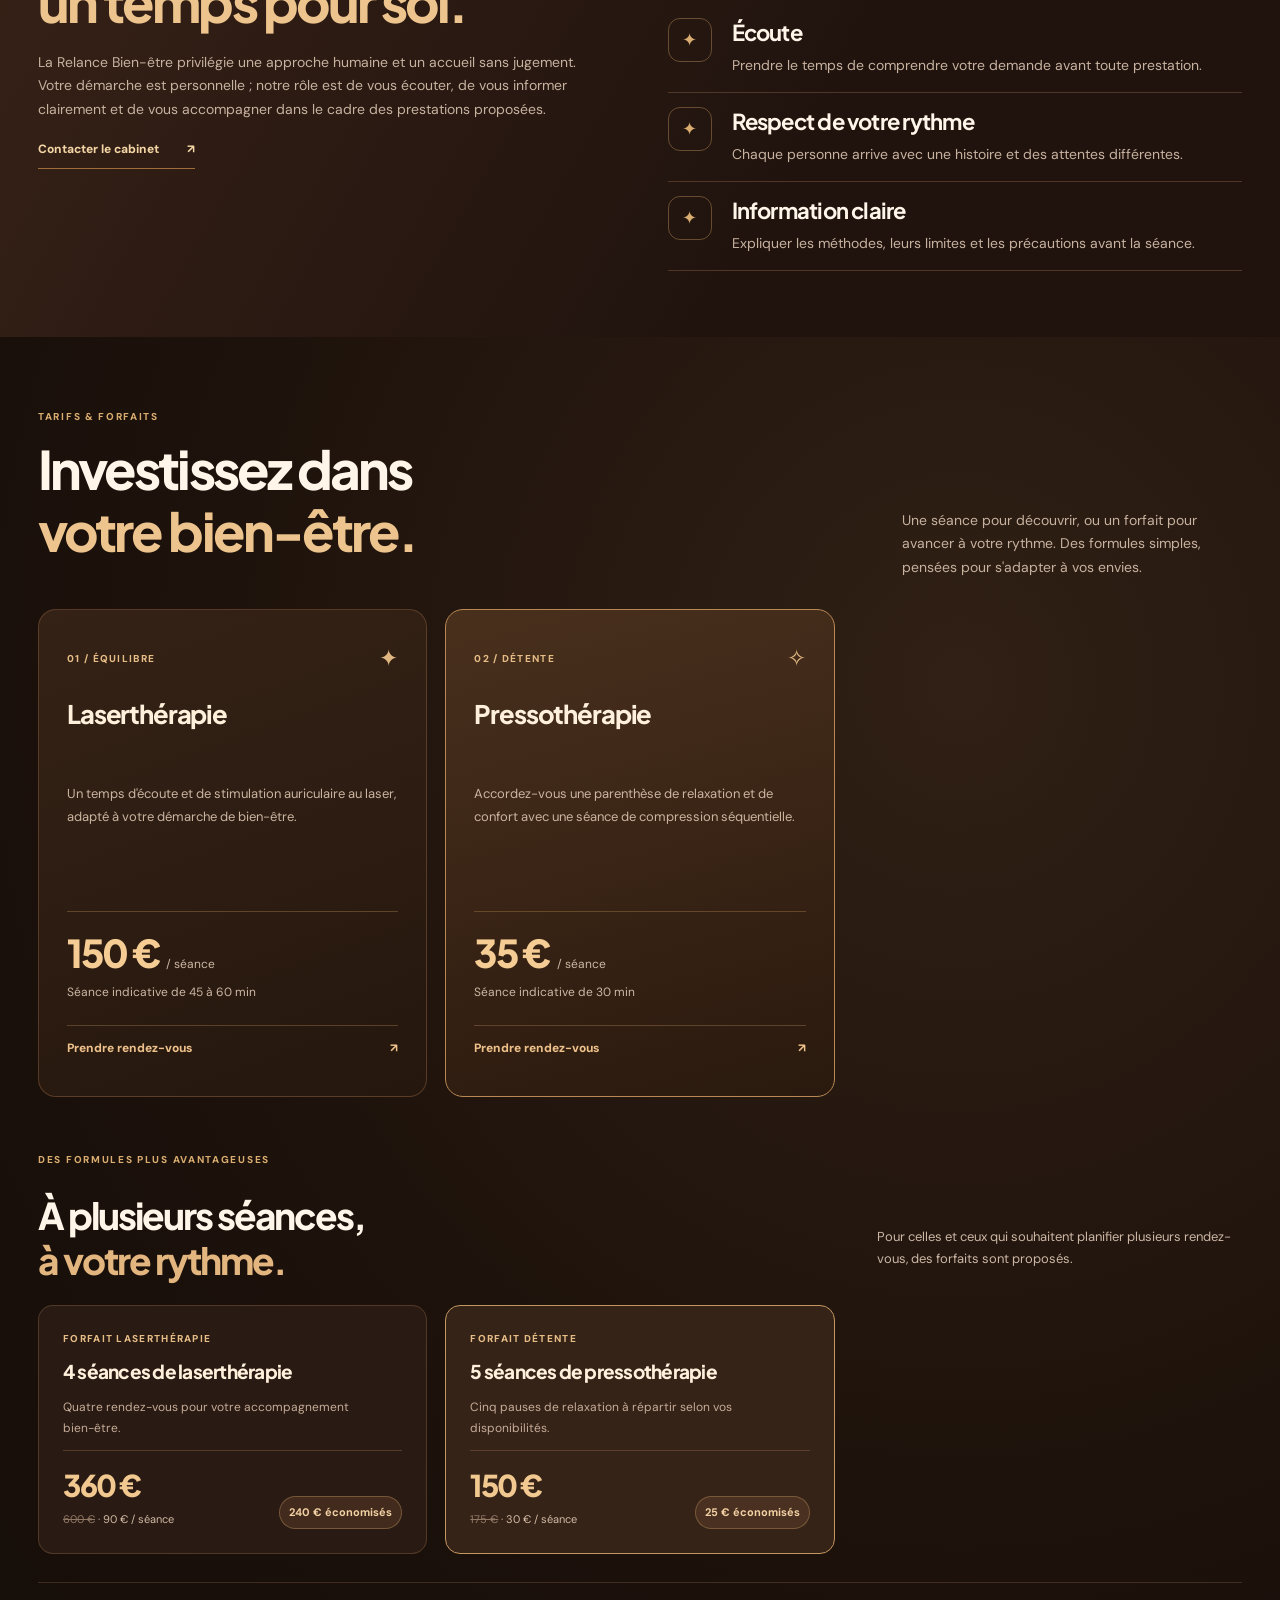
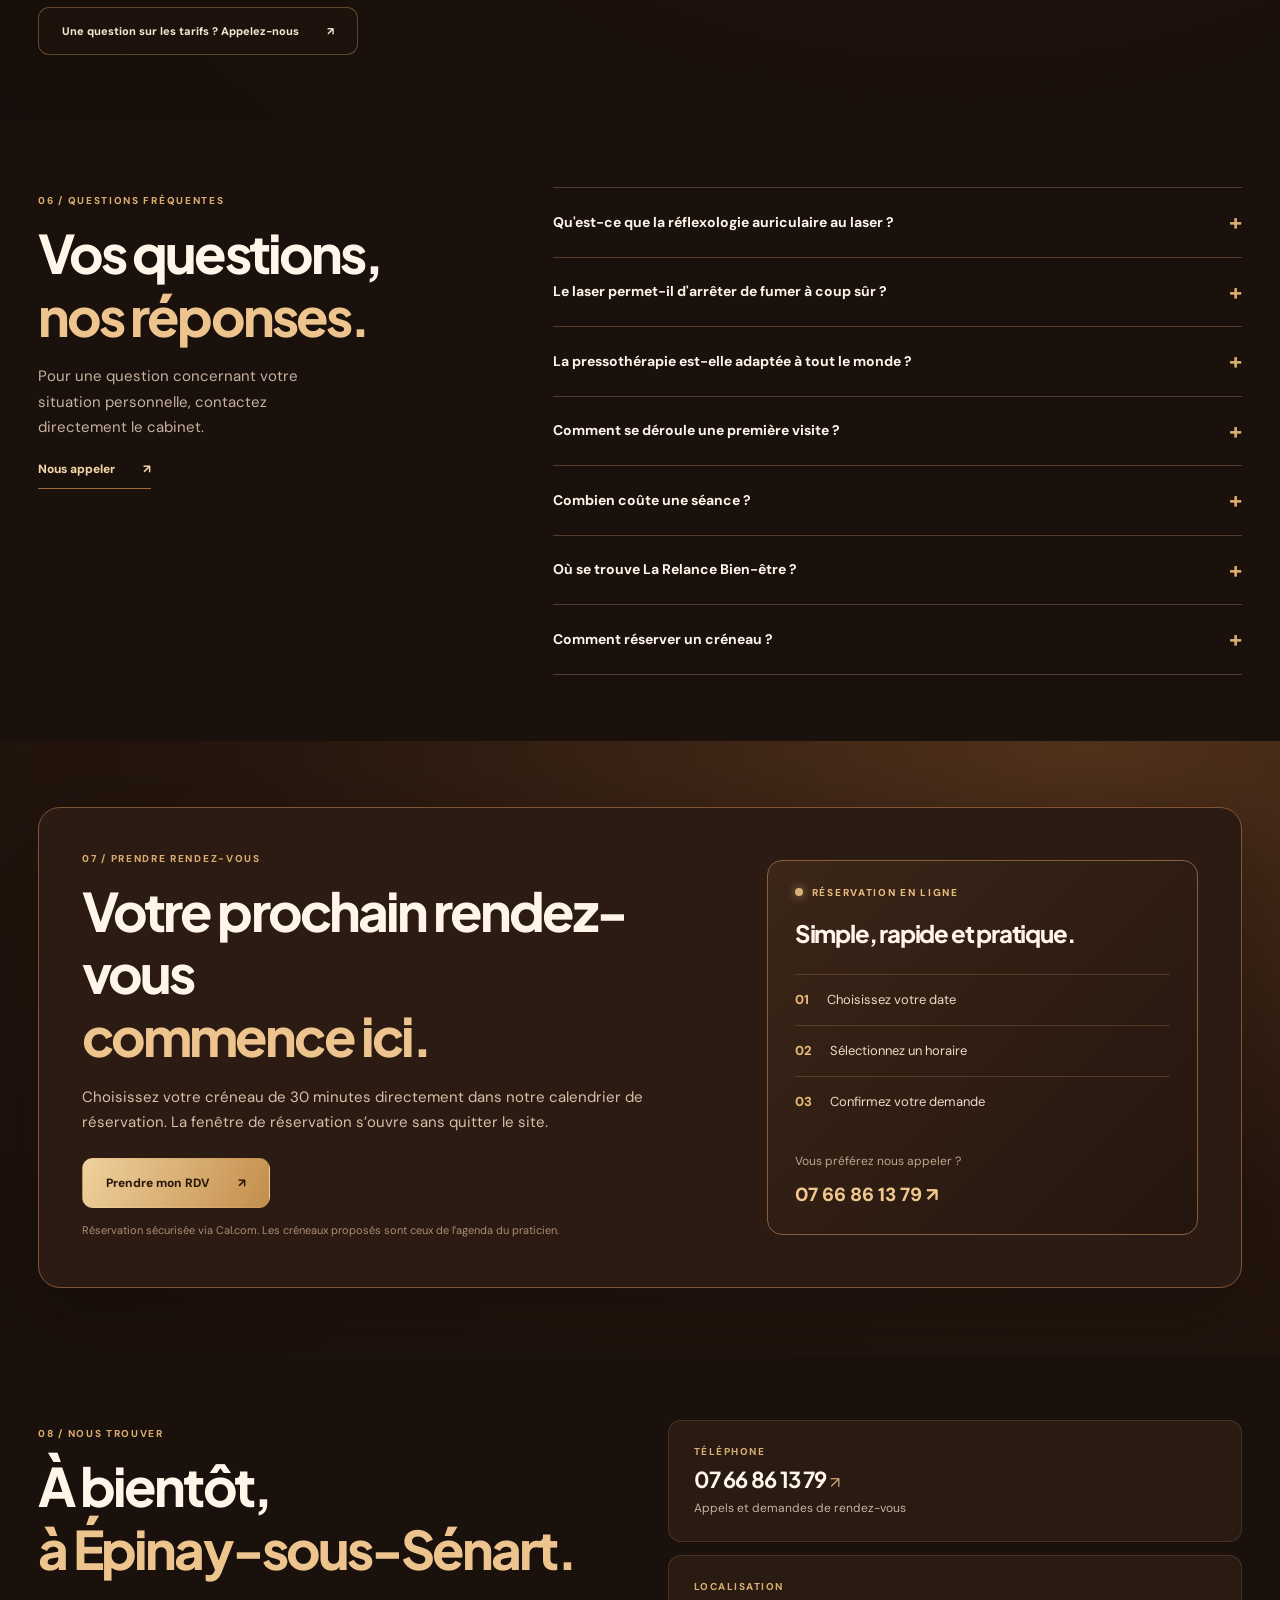
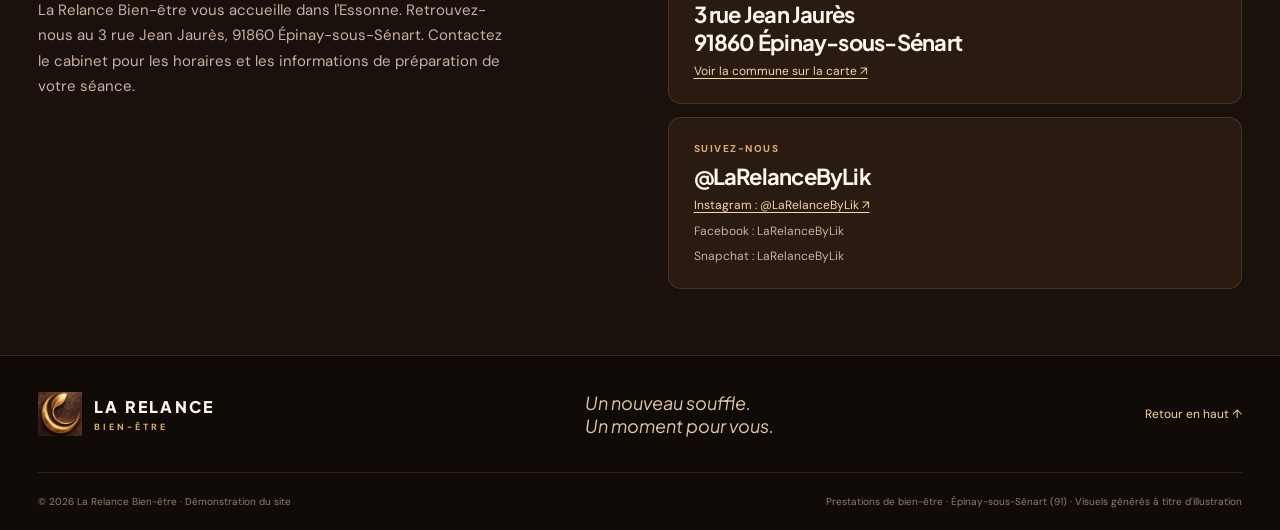
==== commit 90c57e6b: "Afficher Instagram Facebook Snapchat sous LaRelanceByLik" ====
--- a/index.html
+++ b/index.html
@@ -241,7 +241,7 @@
       <div class="contact-cards">
         <div class="contact-card"><span>TÉLÉPHONE</span><a href="tel:+33766861379">07 66 86 13 79 <span aria-hidden="true">↗</span></a><small>Appels et demandes de rendez-vous</small></div>
         <div class="contact-card"><span>LOCALISATION</span><strong>3 rue Jean Jaurès<br>91860 Épinay-sous-Sénart</strong><a href="https://www.google.com/maps/search/?api=1&query=3%20rue%20Jean%20Jaur%C3%A8s%2091860%20%C3%89pinay-sous-S%C3%A9nart" target="_blank" rel="noopener noreferrer" class="sub-link">Voir la commune sur la carte ↗</a></div>
-        <div class="contact-card"><span>SUIVEZ-NOUS</span><strong>Retrouvez-nous sur Instagram</strong><a href="https://www.instagram.com/larelancebylik/" target="_blank" rel="noopener noreferrer" class="sub-link">Instagram : @LaRelanceByLik ↗</a></div>
+        <div class="contact-card"><span>SUIVEZ-NOUS</span><strong>@LaRelanceByLik</strong><a href="https://www.instagram.com/larelancebylik/" target="_blank" rel="noopener noreferrer" class="sub-link">Instagram : @LaRelanceByLik ↗</a><small>Facebook : LaRelanceByLik</small><small>Snapchat : LaRelanceByLik</small></div>
       </div>
     </div>
   </section>
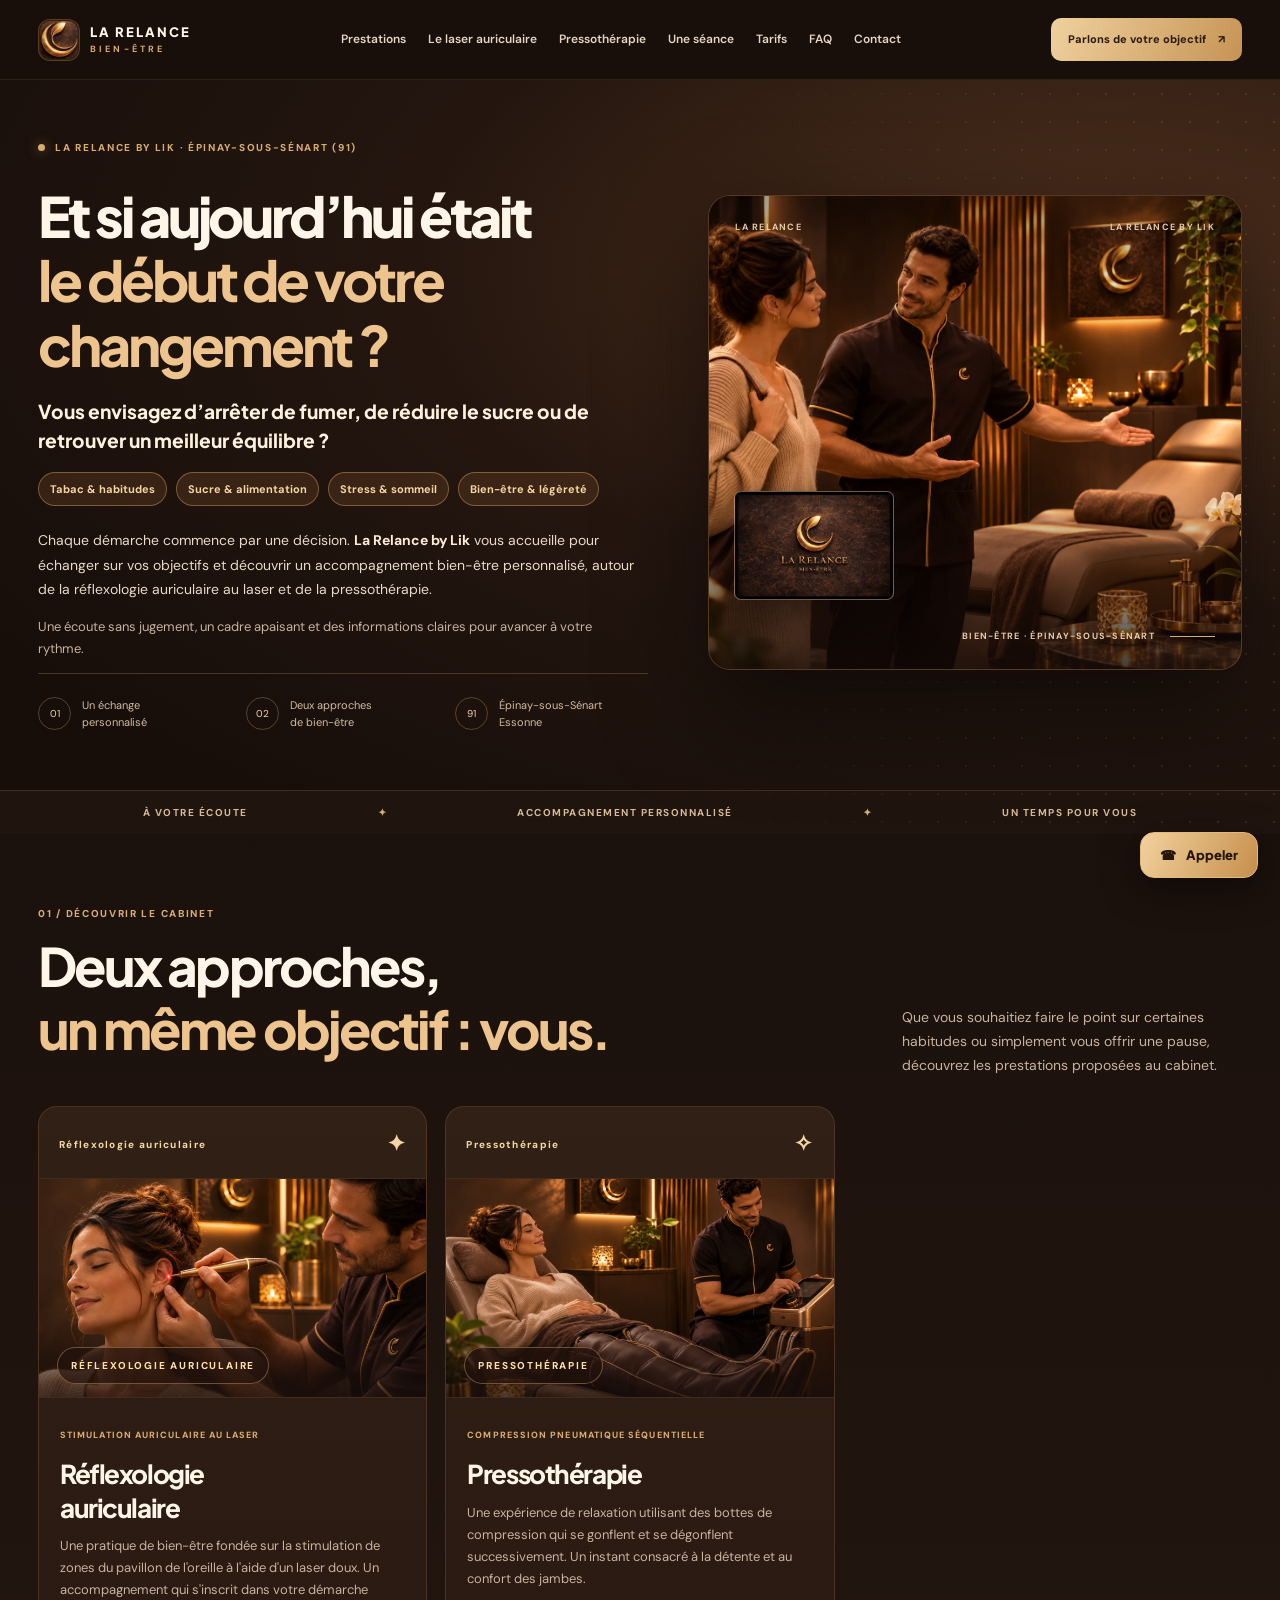
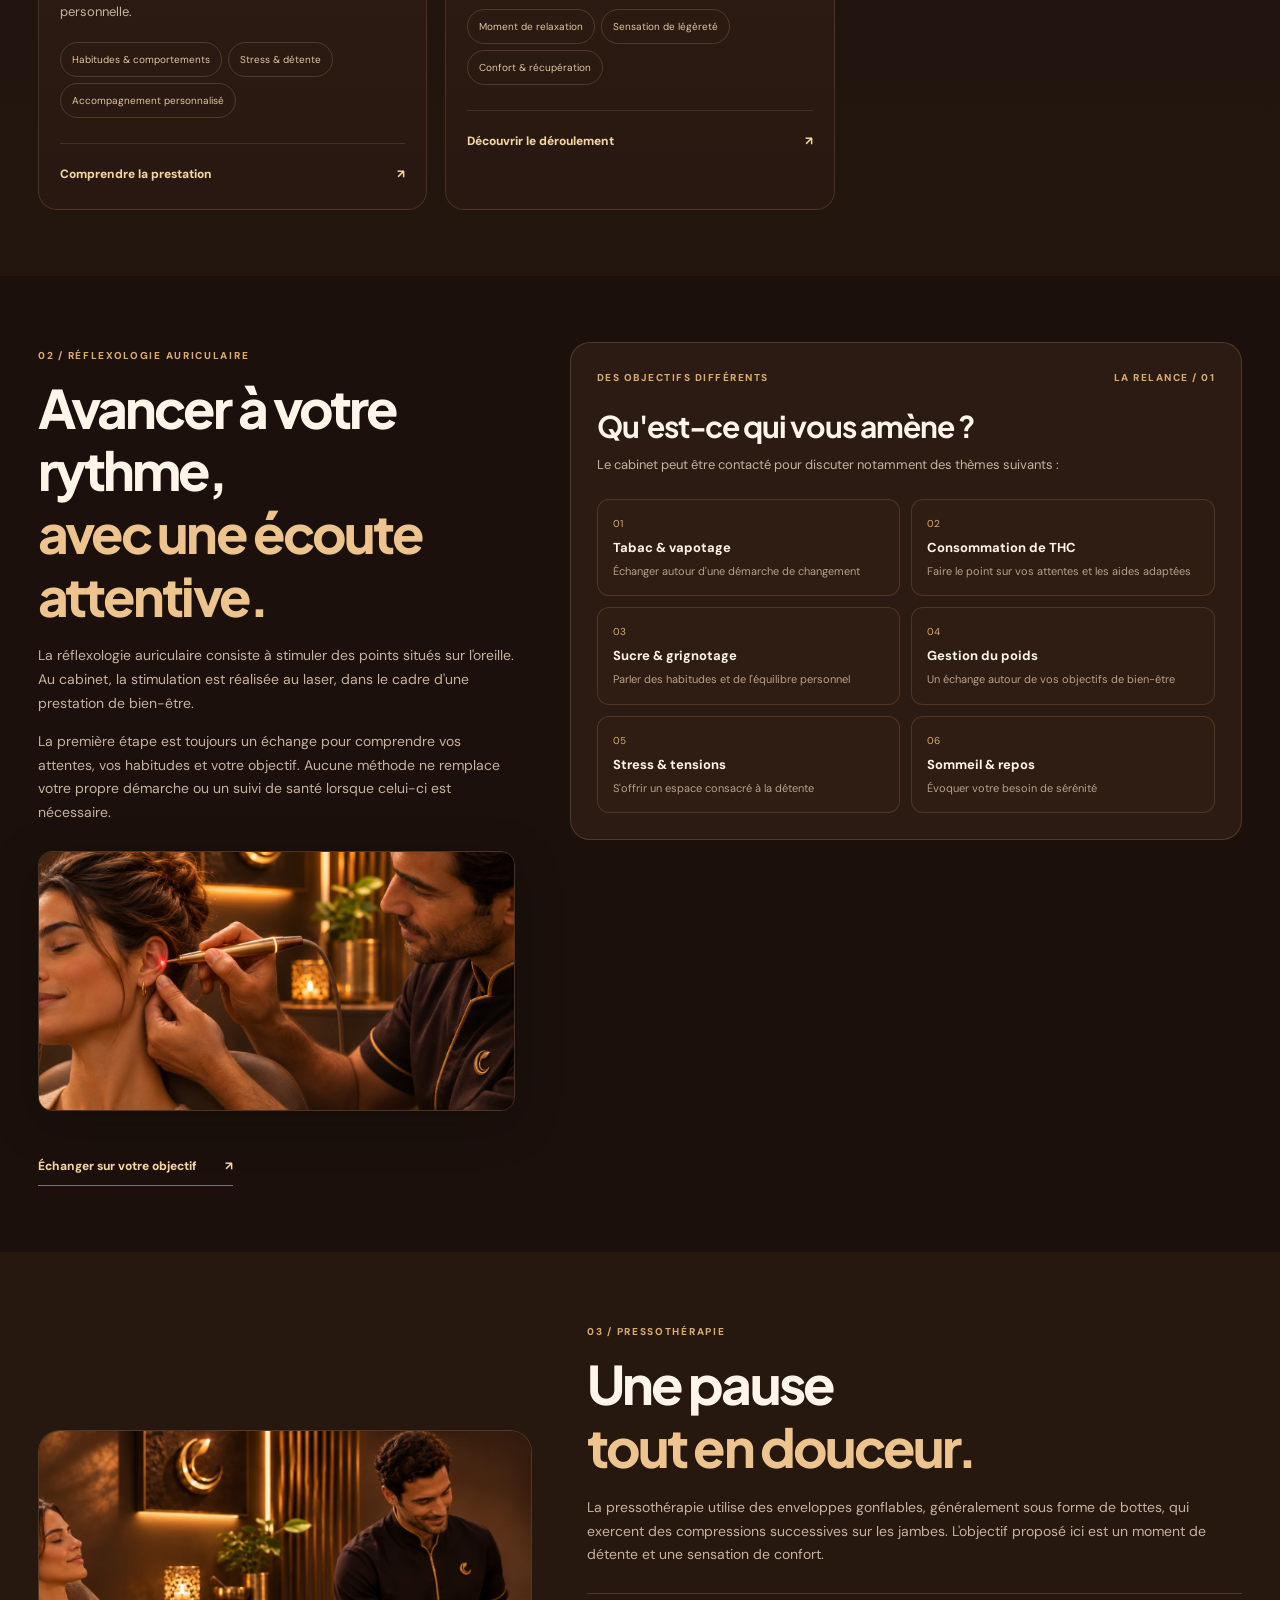
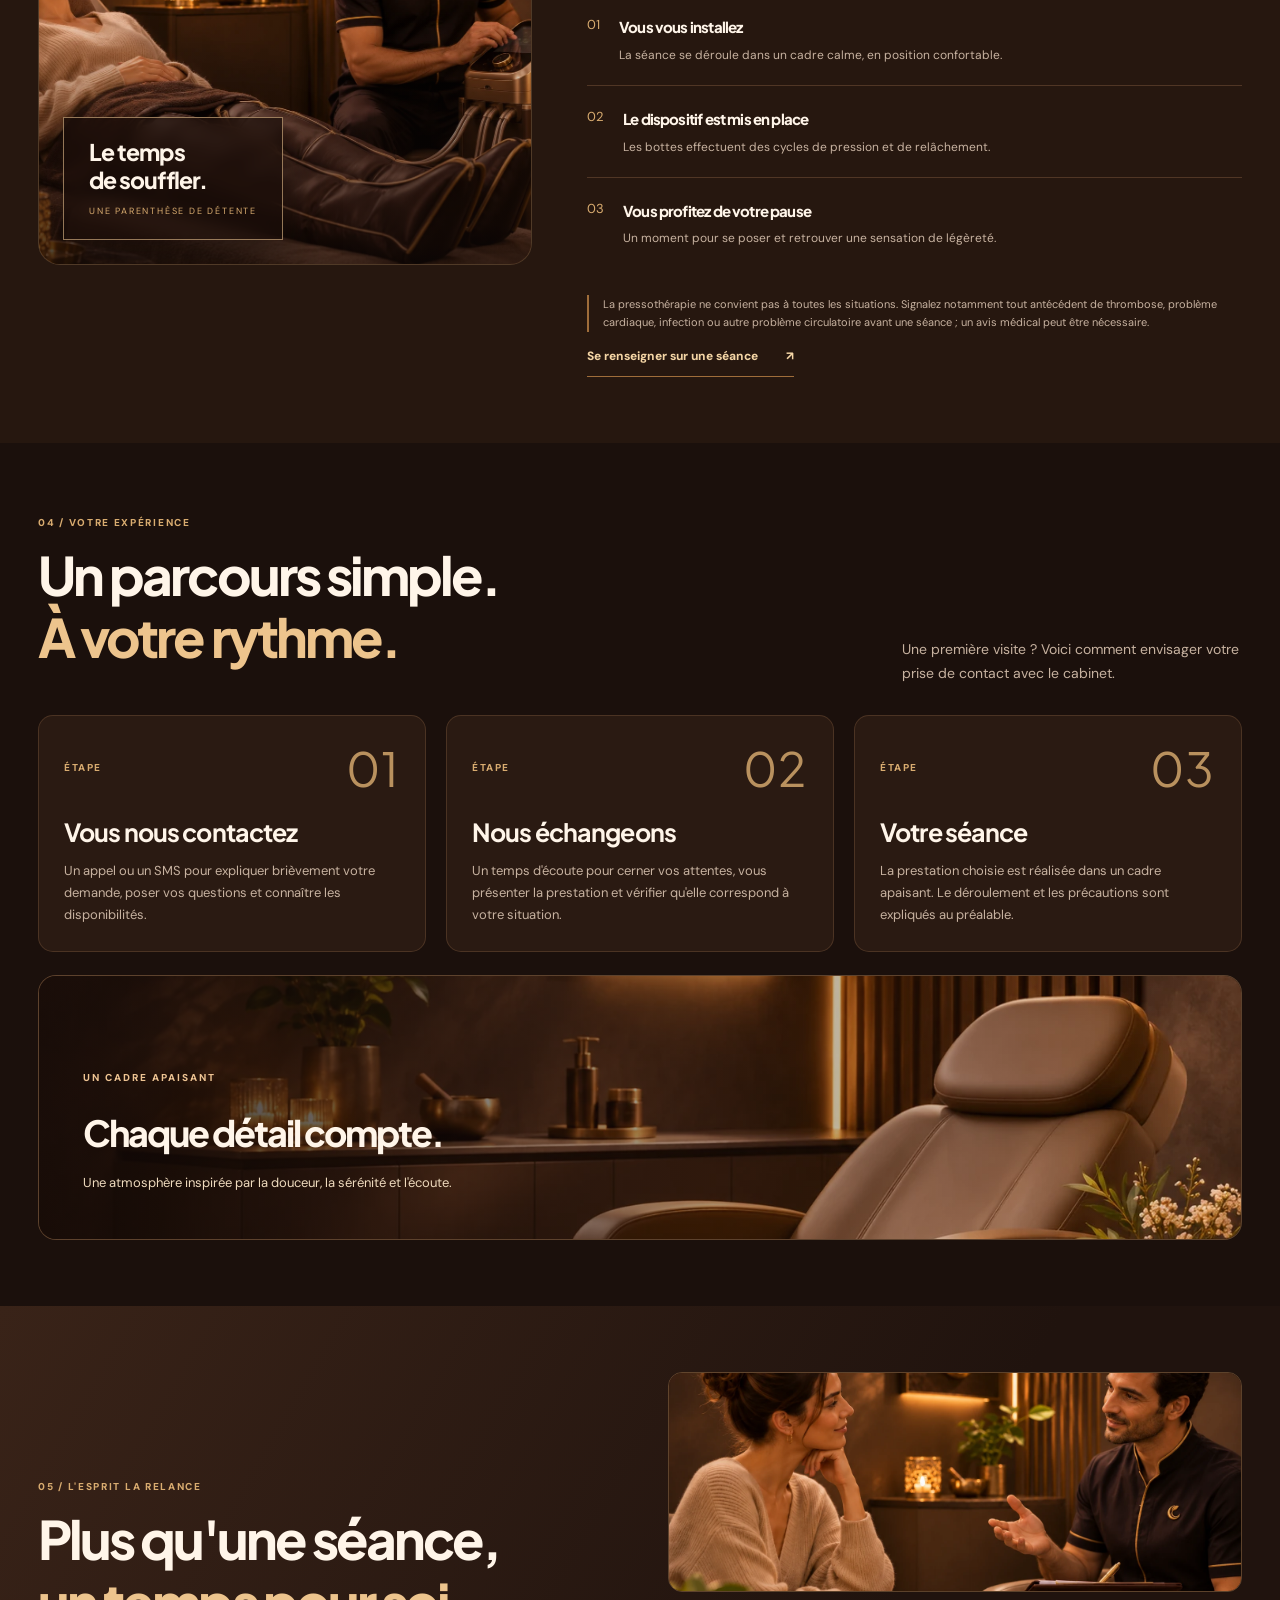
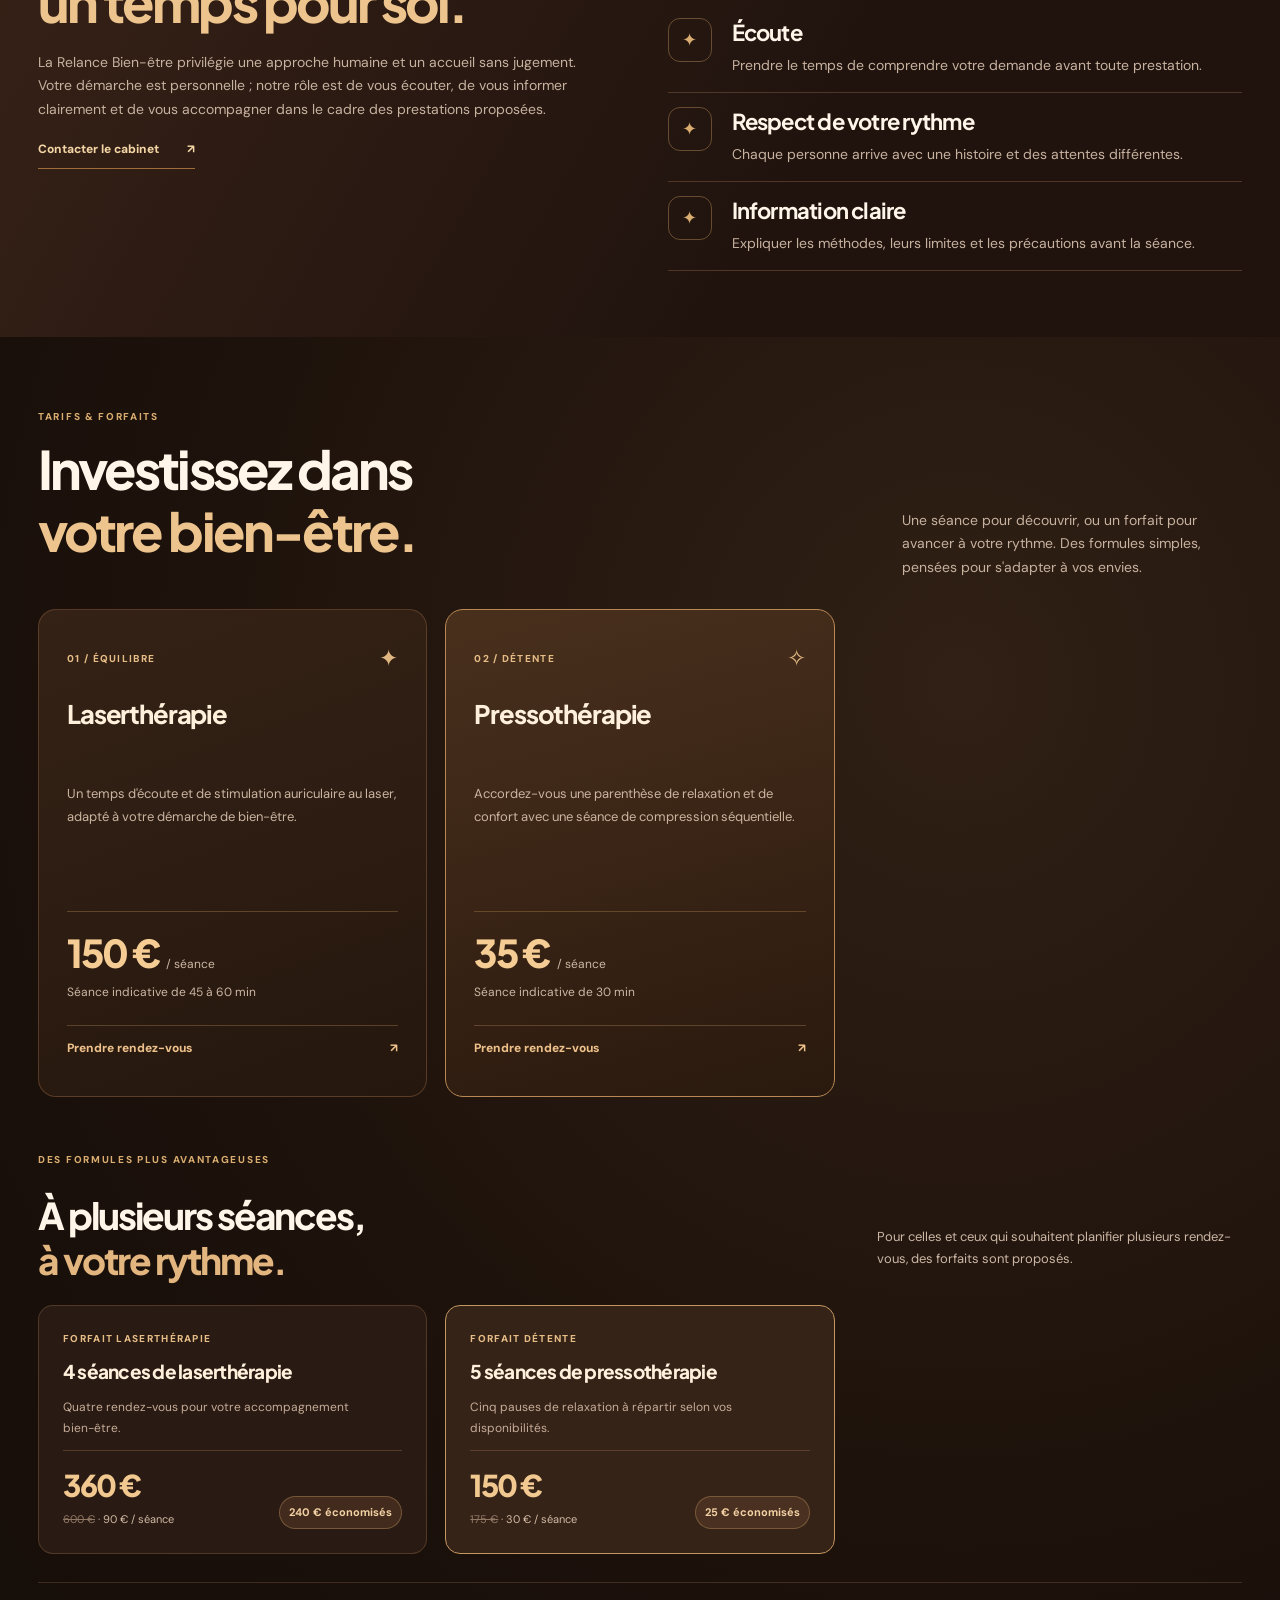
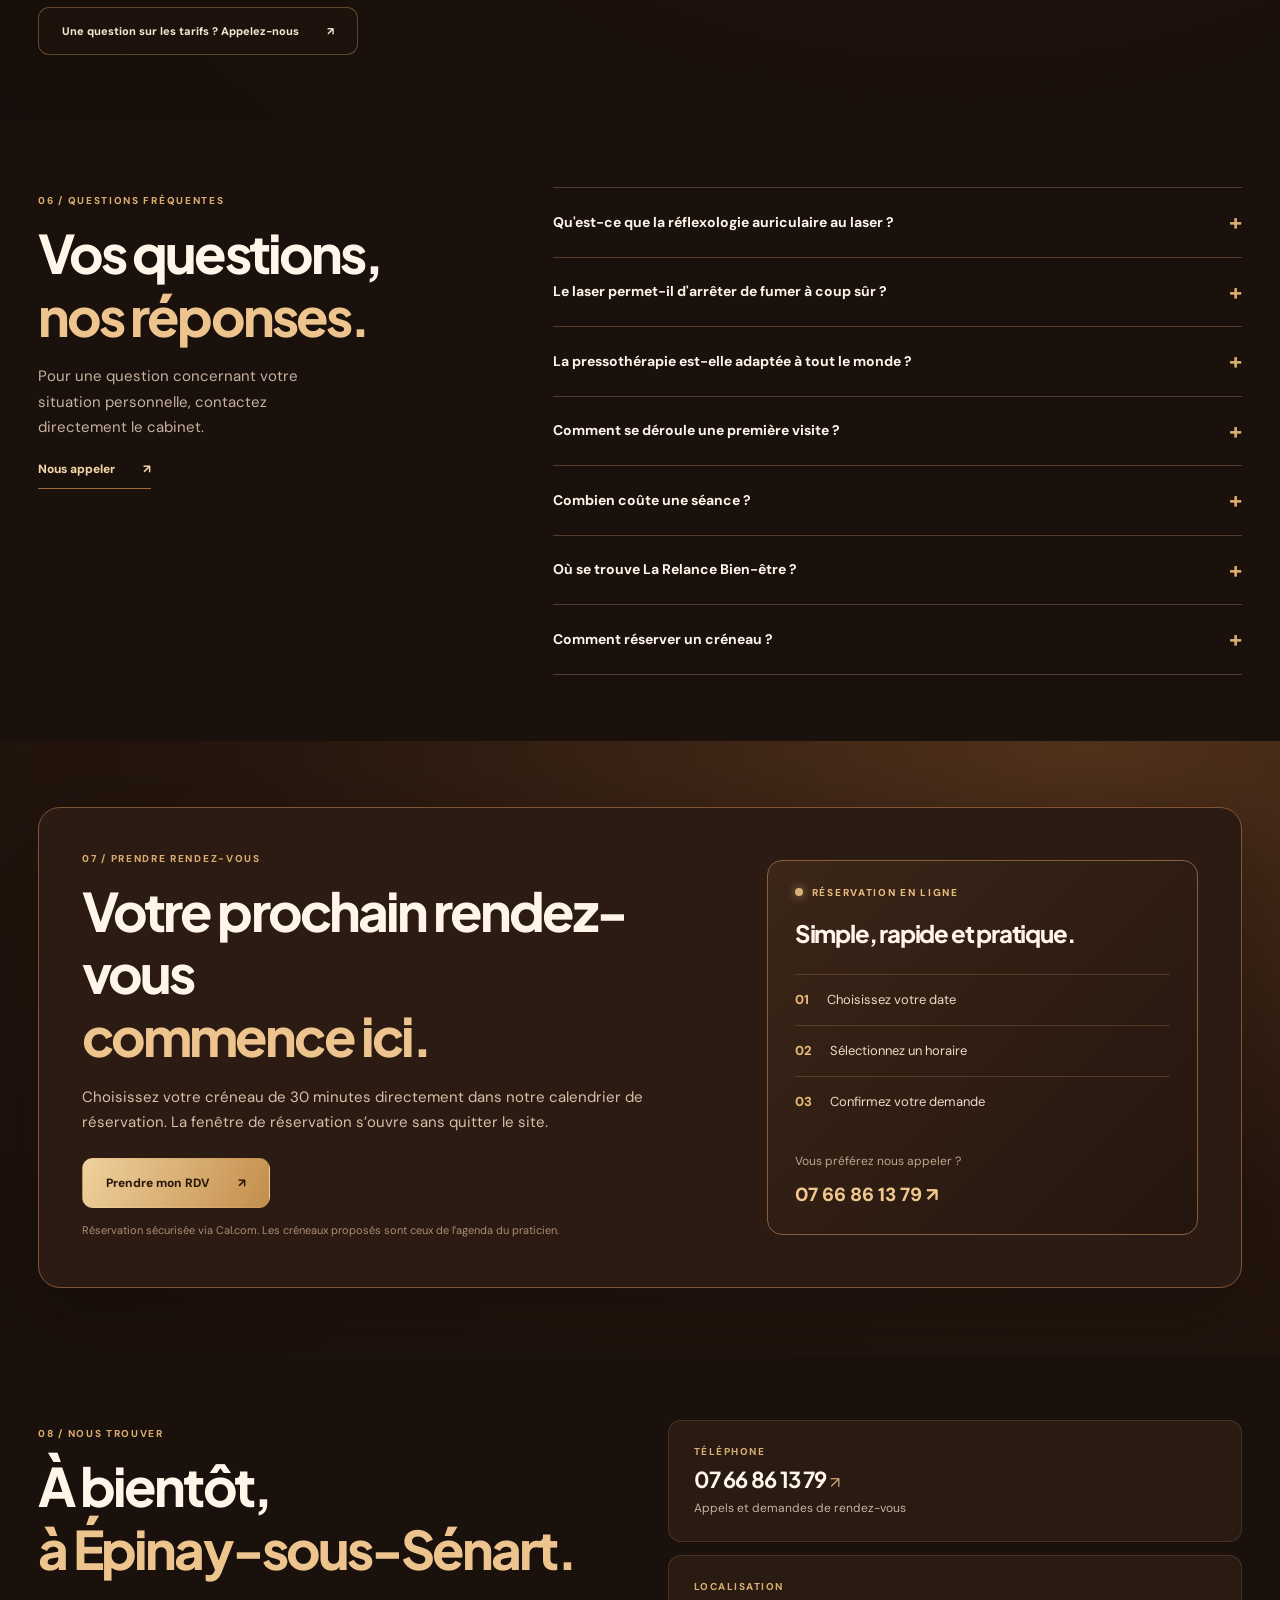
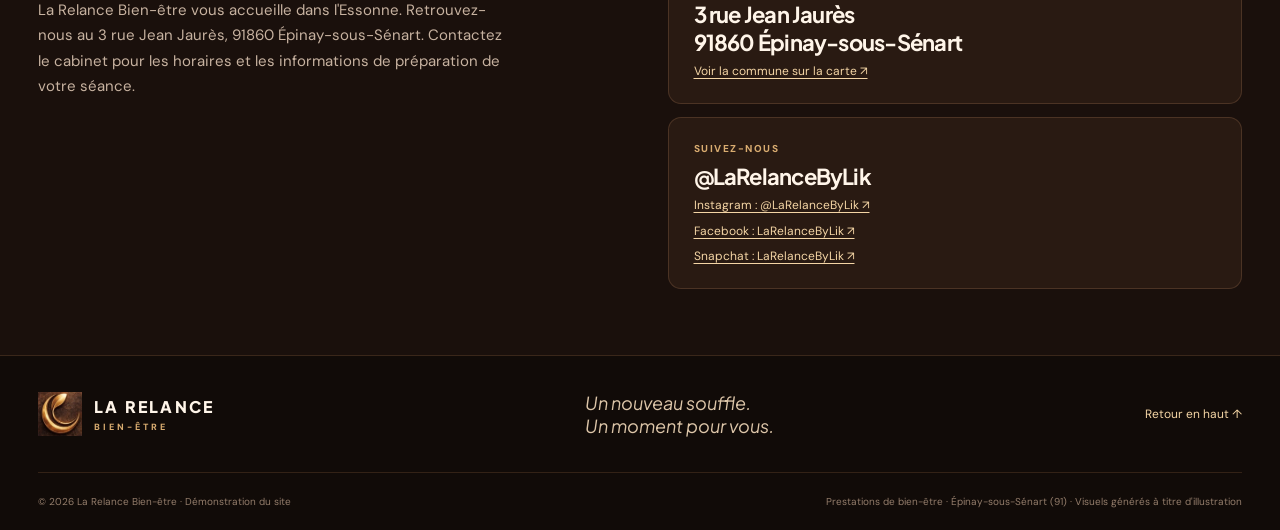
==== commit d670bf65: "Rendre Facebook et Snapchat cliquables" ====
--- a/index.html
+++ b/index.html
@@ -241,7 +241,7 @@
       <div class="contact-cards">
         <div class="contact-card"><span>TÉLÉPHONE</span><a href="tel:+33766861379">07 66 86 13 79 <span aria-hidden="true">↗</span></a><small>Appels et demandes de rendez-vous</small></div>
         <div class="contact-card"><span>LOCALISATION</span><strong>3 rue Jean Jaurès<br>91860 Épinay-sous-Sénart</strong><a href="https://www.google.com/maps/search/?api=1&query=3%20rue%20Jean%20Jaur%C3%A8s%2091860%20%C3%89pinay-sous-S%C3%A9nart" target="_blank" rel="noopener noreferrer" class="sub-link">Voir la commune sur la carte ↗</a></div>
-        <div class="contact-card"><span>SUIVEZ-NOUS</span><strong>@LaRelanceByLik</strong><a href="https://www.instagram.com/larelancebylik/" target="_blank" rel="noopener noreferrer" class="sub-link">Instagram : @LaRelanceByLik ↗</a><small>Facebook : LaRelanceByLik</small><small>Snapchat : LaRelanceByLik</small></div>
+        <div class="contact-card"><span>SUIVEZ-NOUS</span><strong>@LaRelanceByLik</strong><a href="https://www.instagram.com/larelancebylik/" target="_blank" rel="noopener noreferrer" class="sub-link">Instagram : @LaRelanceByLik ↗</a><a href="https://www.facebook.com/LaRelanceByLik" target="_blank" rel="noopener noreferrer" class="sub-link">Facebook : LaRelanceByLik ↗</a><a href="https://www.snapchat.com/add/LaRelanceByLik" target="_blank" rel="noopener noreferrer" class="sub-link">Snapchat : LaRelanceByLik ↗</a></div>
       </div>
     </div>
   </section>
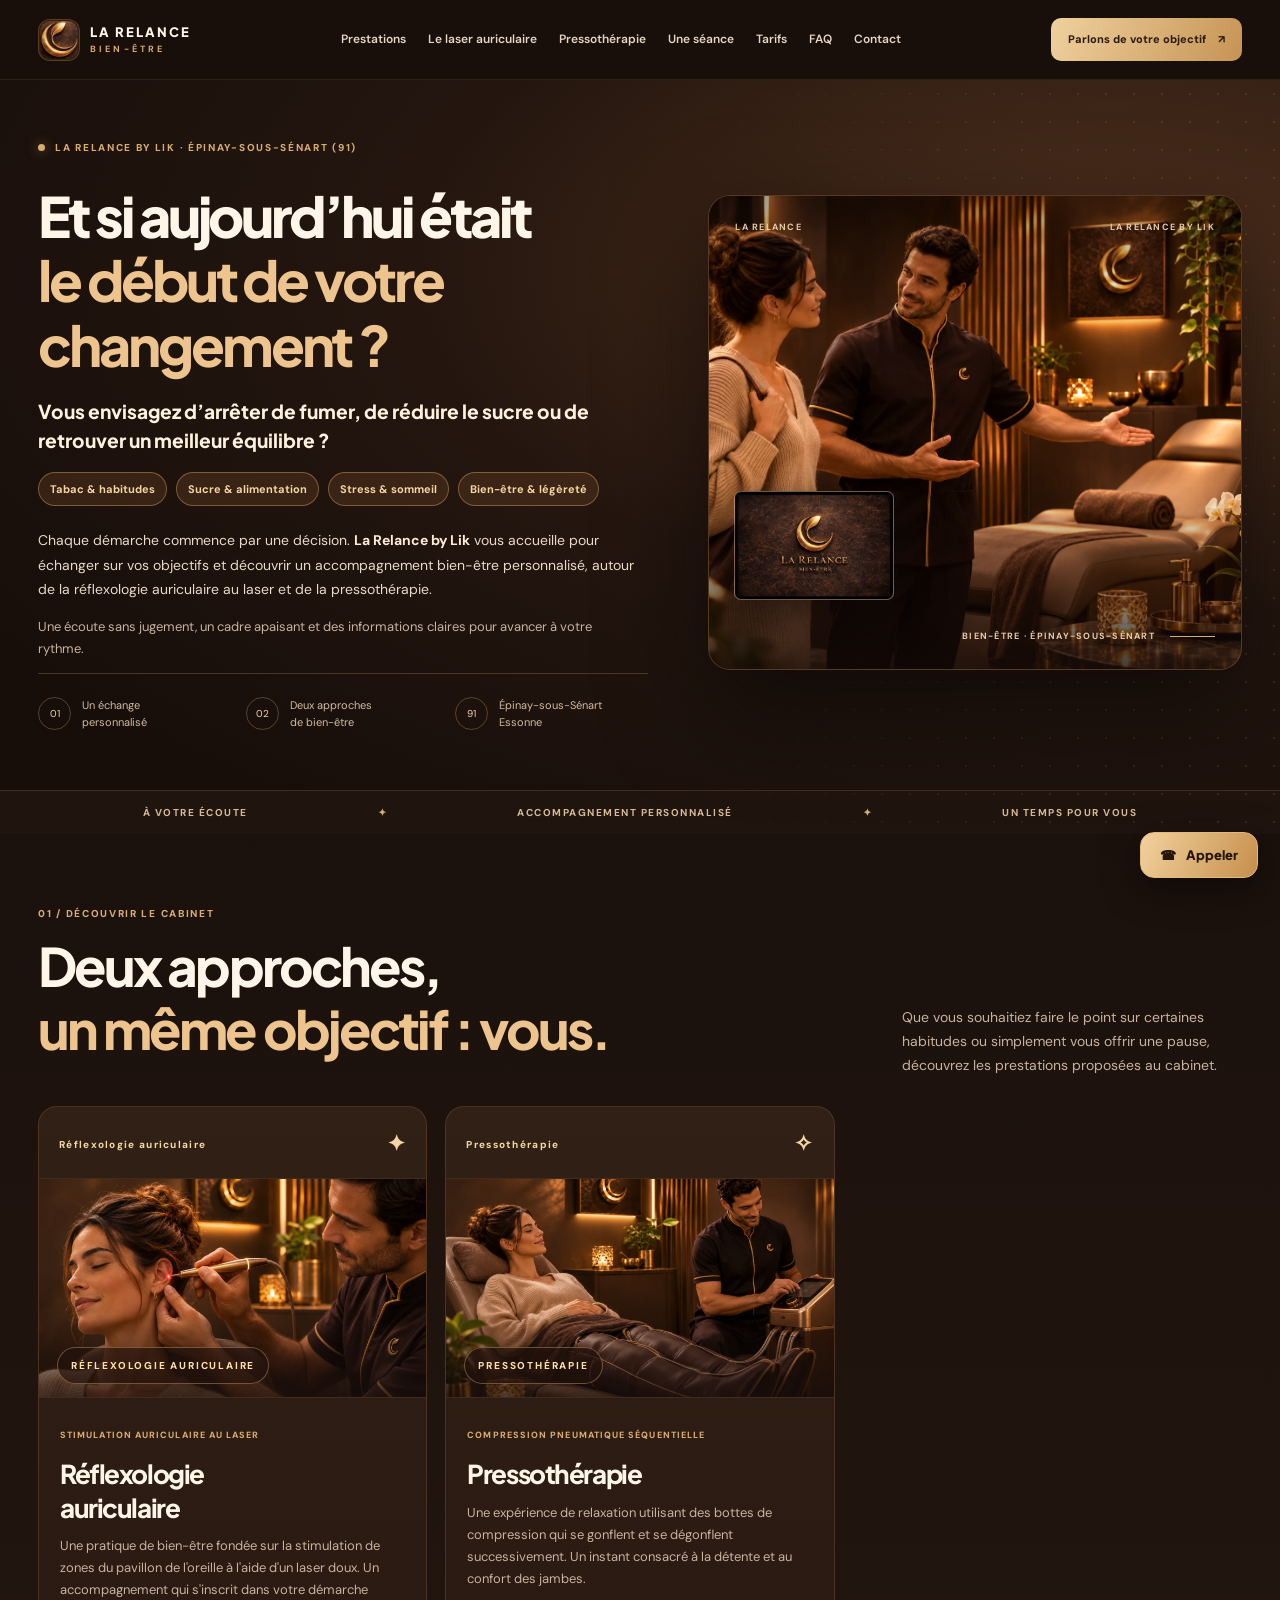
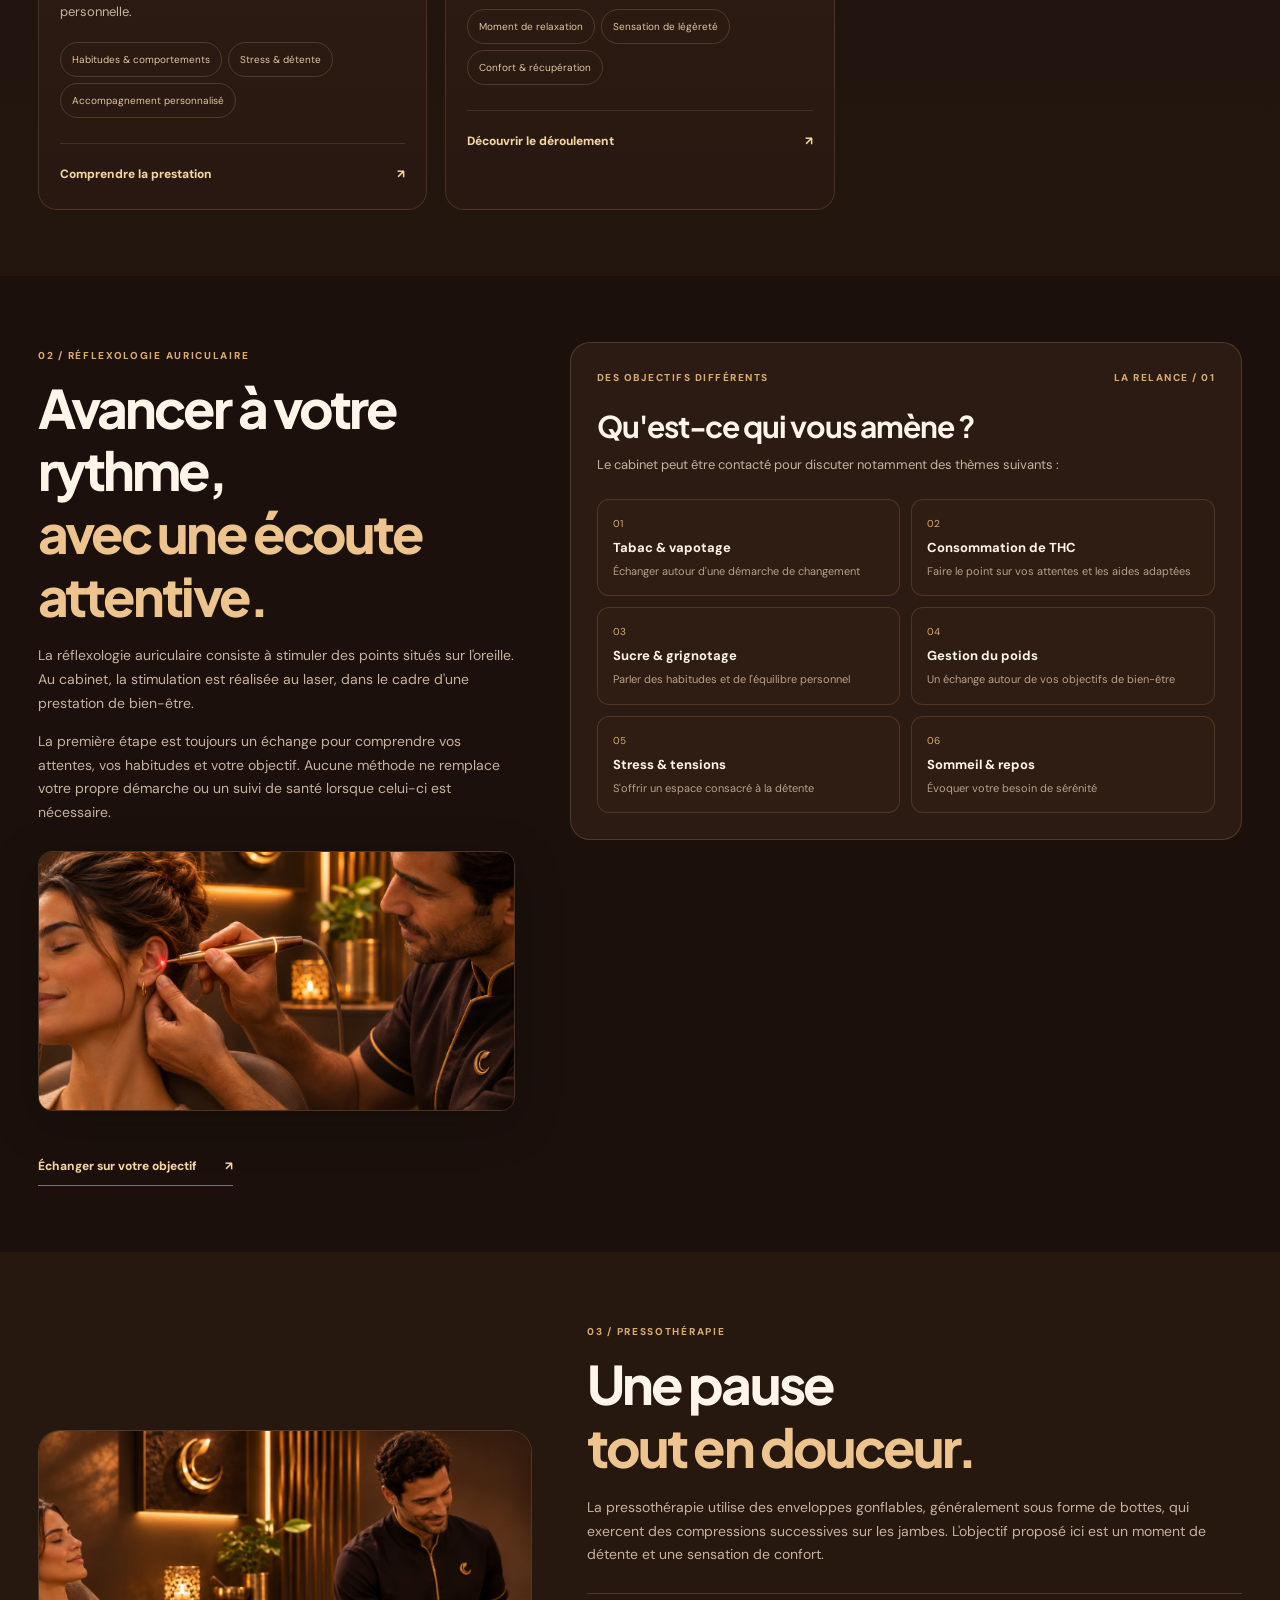
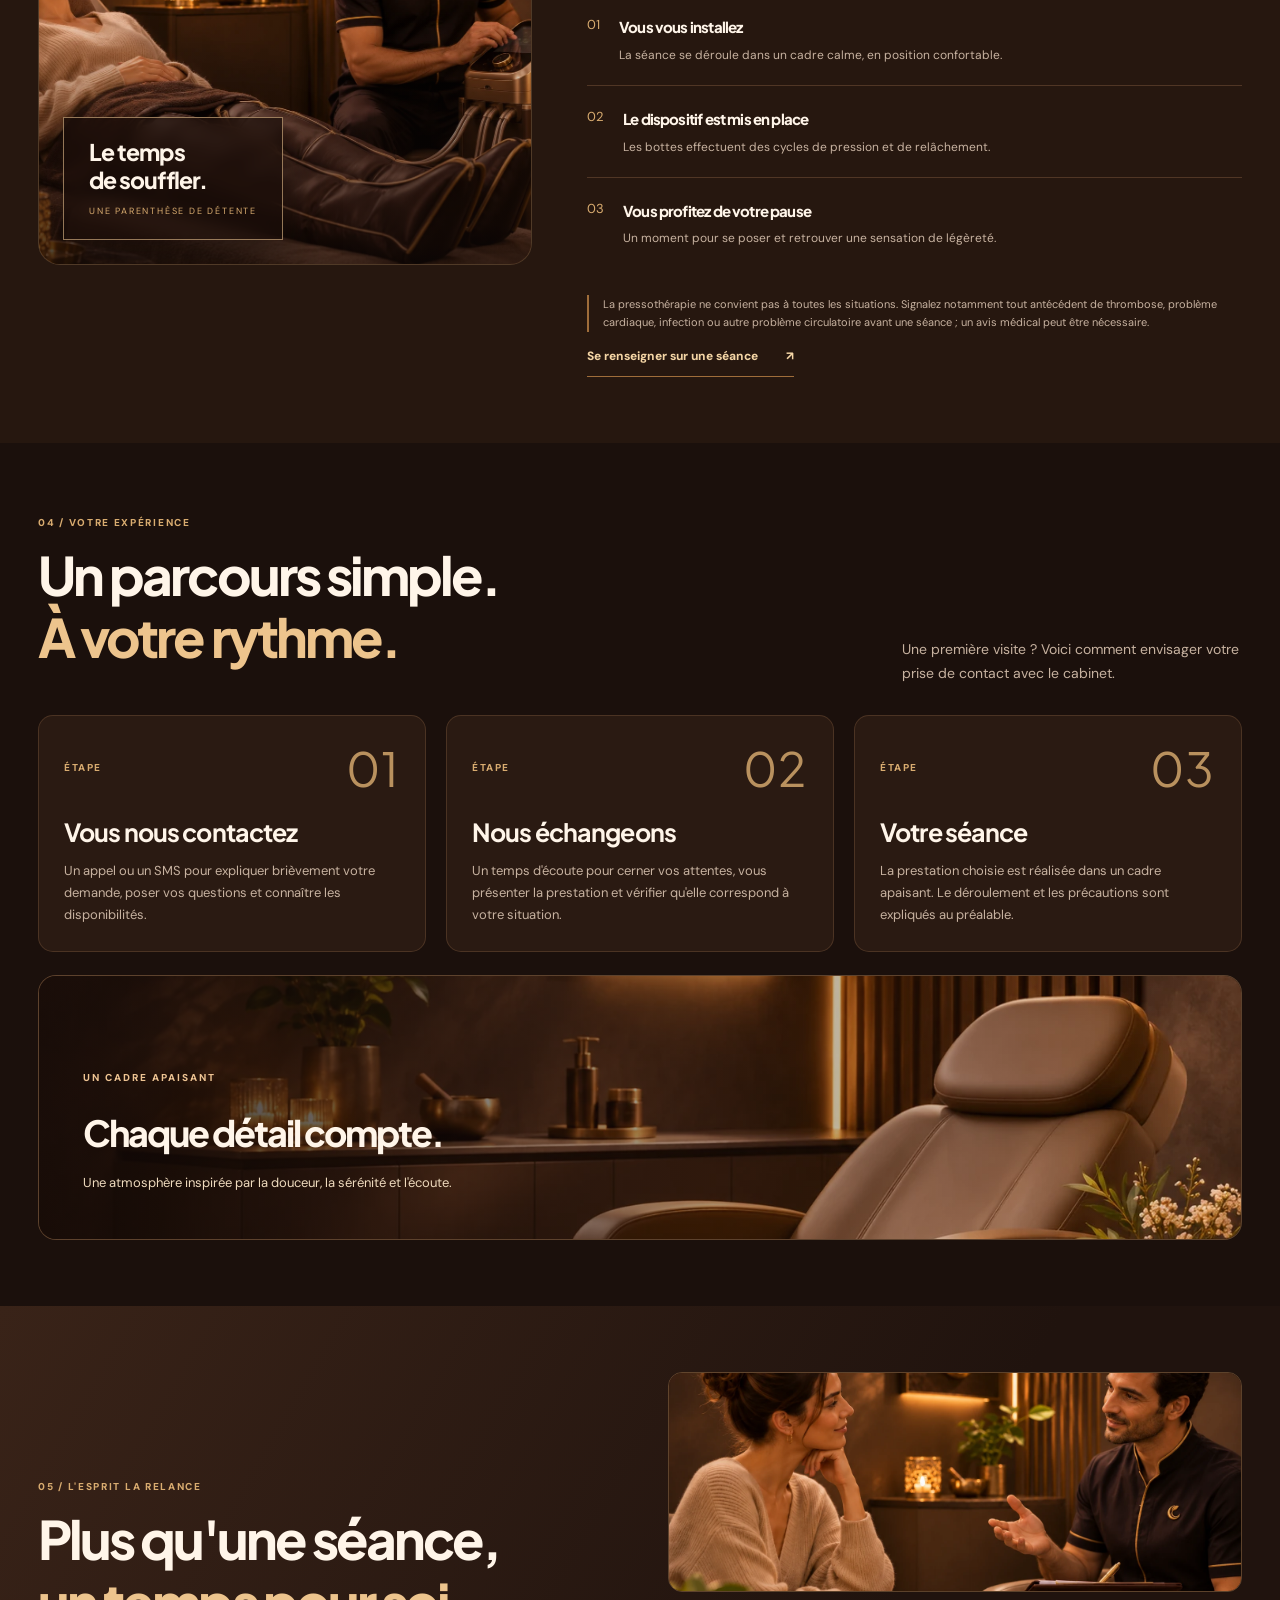
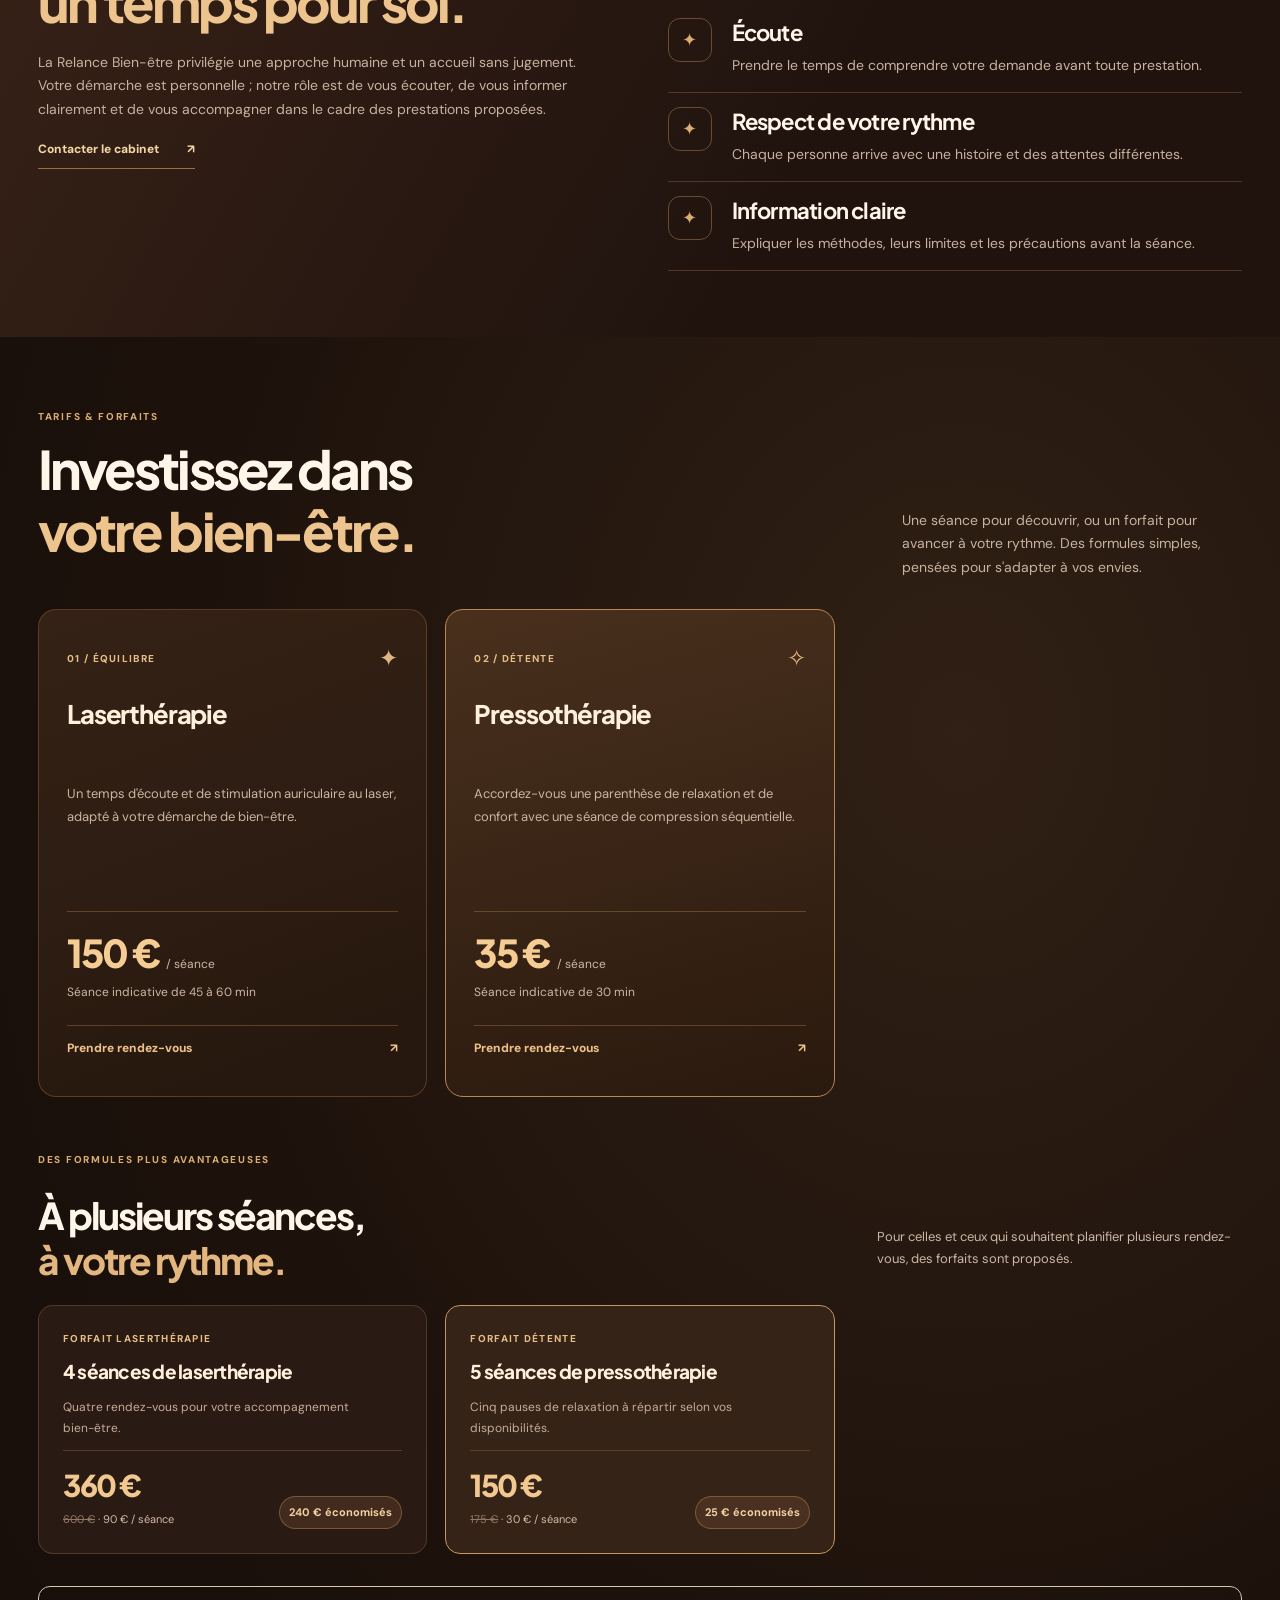
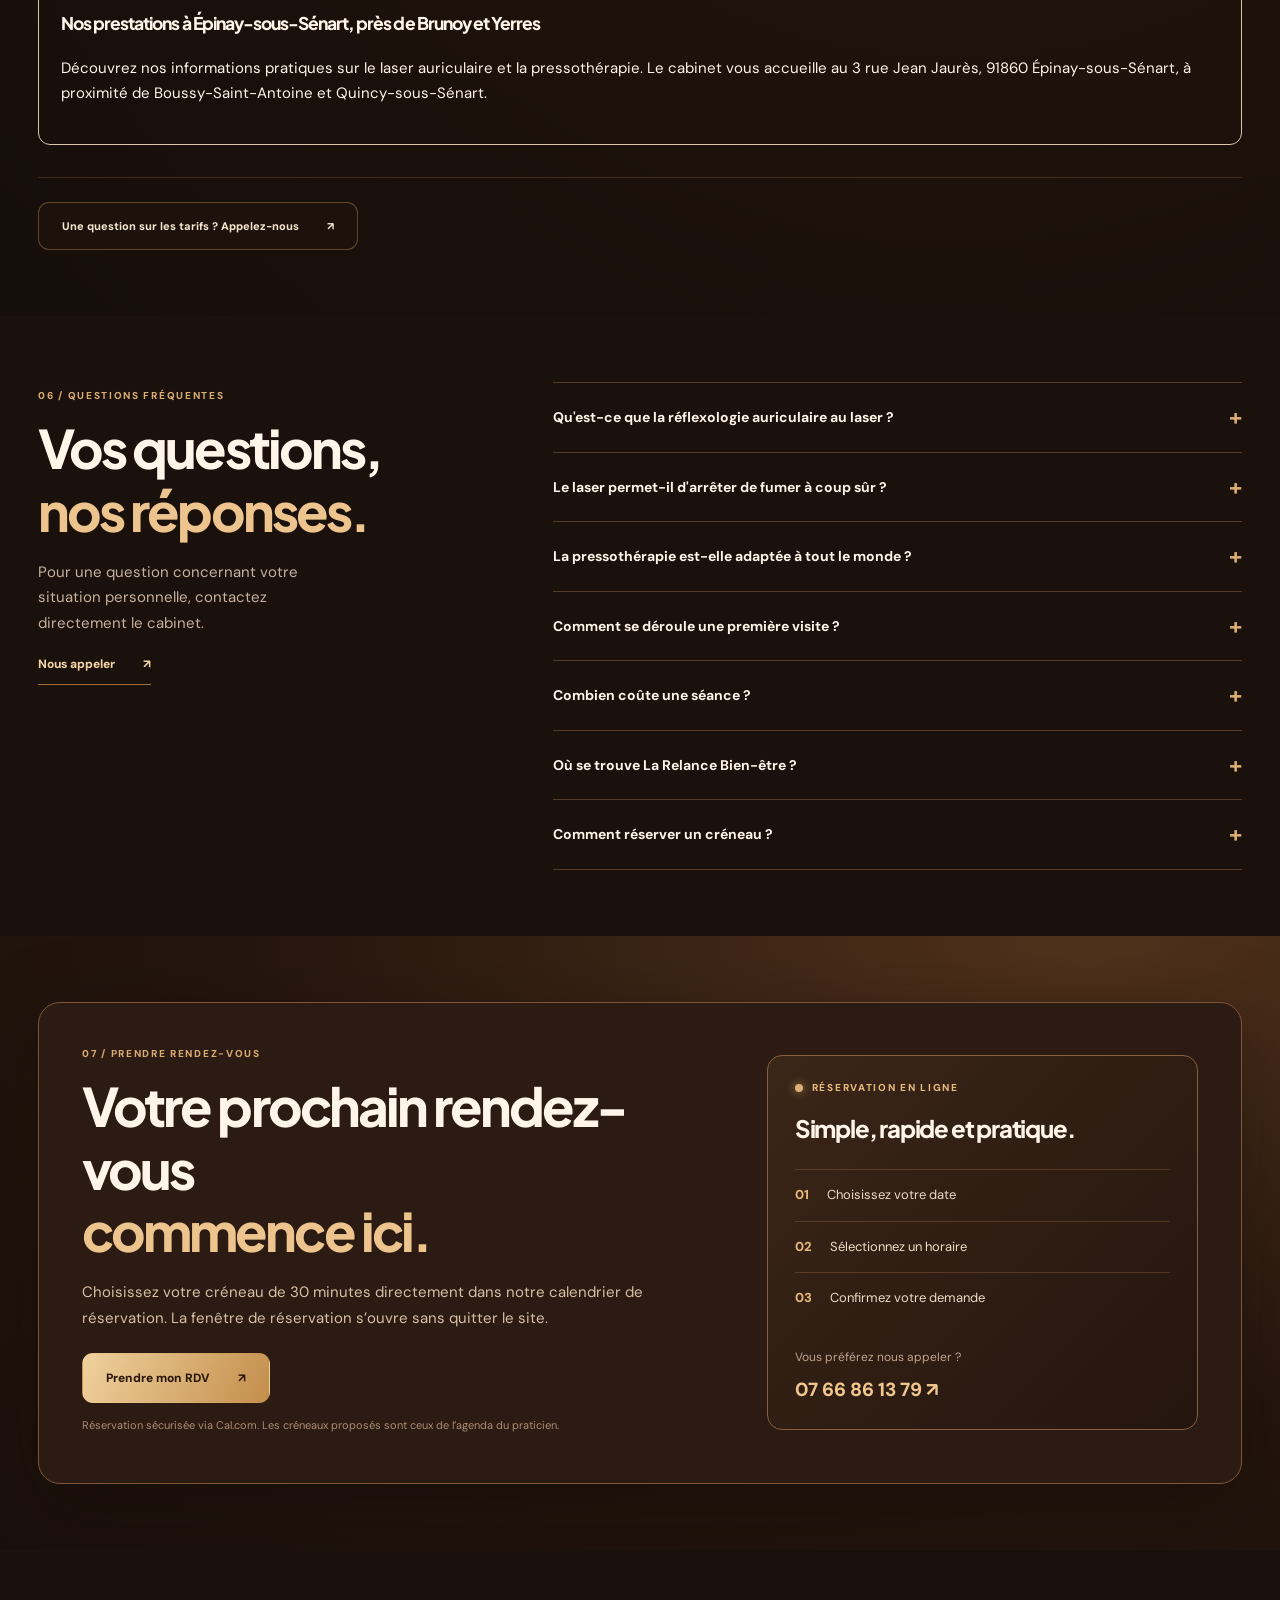
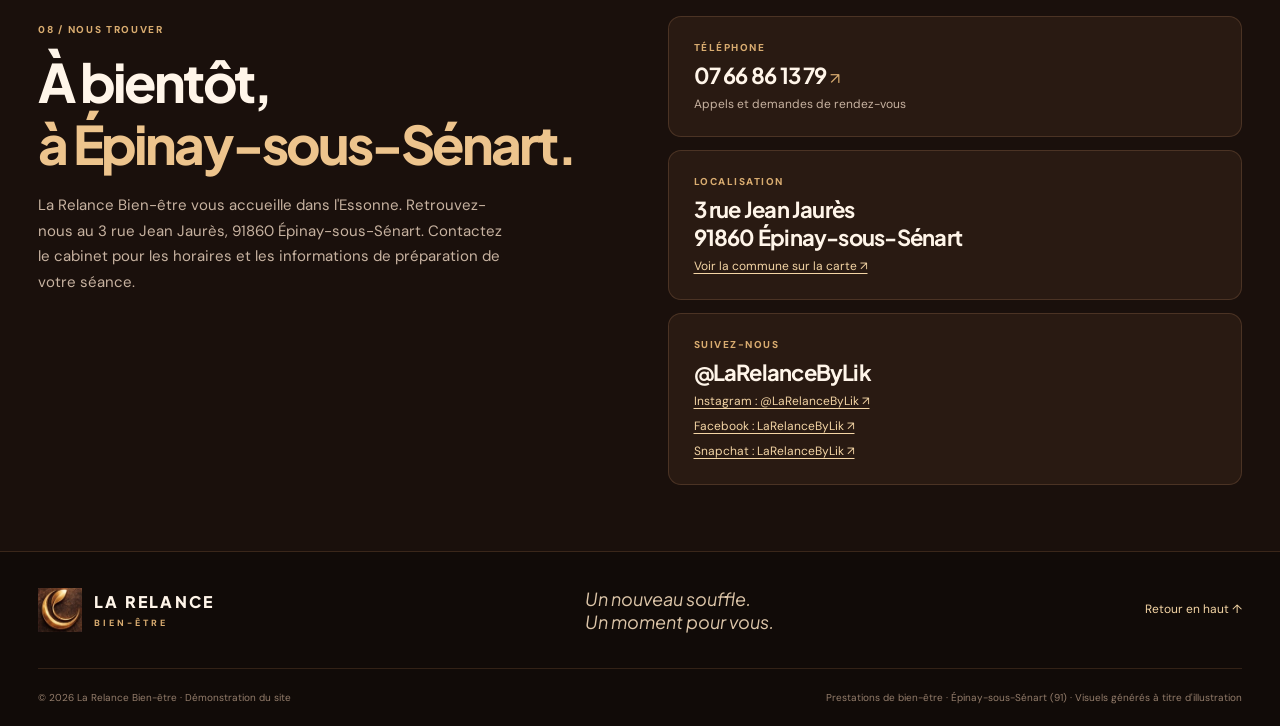
==== commit 00330cae: "Optimiser SEO accueil, schema LocalBusiness et maillage interne" ====
--- a/index.html
+++ b/index.html
@@ -4,13 +4,14 @@
 <meta charset="utf-8">
 <meta name="viewport" content="width=device-width, initial-scale=1">
 <meta name="theme-color" content="#180f0b">
-<meta name="description" content="La Relance Bien-être à Épinay-sous-Sénart (91) : réflexologie auriculaire au laser, accompagnement bien-être et pressothérapie. Découvrez nos séances et contactez le cabinet.">
-<title>La Relance Bien-être | Réflexologie auriculaire & pressothérapie — Essonne</title>
+<meta name="description" content="La Relance Bien-être : laser auriculaire et pressothérapie à Épinay-sous-Sénart, près de Brunoy et Yerres. Tarifs, forfaits et rendez-vous.">
+<title>Laser auriculaire & pressothérapie à Épinay-sous-Sénart | La Relance</title>
 <link rel="preconnect" href="https://fonts.googleapis.com">
 <link rel="preconnect" href="https://fonts.gstatic.com" crossorigin>
 <link href="https://fonts.googleapis.com/css2?family=DM+Sans:wght@400;500;600;700;800&family=Plus+Jakarta+Sans:wght@400;500;600;700;800&display=swap" rel="stylesheet">
 <link rel="stylesheet" href="style.css?v=20261118-deux-prestations">
-</head>
+<link rel="canonical" href="https://tarikmouhtadi-ux.github.io/reflexologie-bien-etre/"><meta property="og:type" content="website"><meta property="og:locale" content="fr_FR"><meta property="og:title" content="La Relance Bien-être | Laser auriculaire et pressothérapie"><meta property="og:url" content="https://tarikmouhtadi-ux.github.io/reflexologie-bien-etre/">
+<script type="application/ld+json">{"@context":"https://schema.org","@type":"LocalBusiness","name":"La Relance Bien-être","url":"https://tarikmouhtadi-ux.github.io/reflexologie-bien-etre/","telephone":"+33766861379","address":{"@type":"PostalAddress","streetAddress":"3 rue Jean Jaurès","postalCode":"91860","addressLocality":"Épinay-sous-Sénart","addressCountry":"FR"},"hasOfferCatalog":{"@type":"OfferCatalog","name":"Prestations","itemListElement":[{"@type":"OfferCatalog","name":"Laser auriculaire"},{"@type":"OfferCatalog","name":"Pressothérapie"}]}}</script></head>
 <body>
 <a class="skip-link" href="#contenu">Aller au contenu</a>
 <header class="site-header">
@@ -67,7 +68,7 @@
           <div class="service-visual auricular-visual"><img class="service-photo" src="assets/auriculaire.webp?v=20261118-hq" width="800" height="600" loading="lazy" alt="Visuel généré : praticien réalisant une séance de réflexologie auriculaire au laser"><span class="visual-sub">RÉFLEXOLOGIE AURICULAIRE</span></div>
           <div class="service-card-body"><span class="chip">STIMULATION AURICULAIRE AU LASER</span><h3>Réflexologie<br>auriculaire</h3><p>Une pratique de bien-être fondée sur la stimulation de zones du pavillon de l'oreille à l'aide d'un laser doux. Un accompagnement qui s'inscrit dans votre démarche personnelle.</p>
             <ul class="mini-benefits"><li>Habitudes & comportements</li><li>Stress & détente</li><li>Accompagnement personnalisé</li></ul>
-            <a class="service-link" href="#auriculaire">Comprendre la prestation <span aria-hidden="true">↗</span></a>
+            <a class="service-link" href="laser-auriculaire-epinay-sous-senart.html">Comprendre la prestation <span aria-hidden="true">↗</span></a>
           </div>
         </article>
         <article class="service-card">
@@ -75,7 +76,7 @@
           <div class="service-visual pressure-visual"><img class="service-photo" src="assets/pressotherapie.webp?v=20261118-hq" width="800" height="600" loading="lazy" alt="Visuel généré : un praticien accompagne une séance de pressothérapie avec bottes de compression"><span class="visual-sub">PRESSOTHÉRAPIE</span></div>
           <div class="service-card-body"><span class="chip">COMPRESSION PNEUMATIQUE SÉQUENTIELLE</span><h3>Pressothérapie</h3><p>Une expérience de relaxation utilisant des bottes de compression qui se gonflent et se dégonflent successivement. Un instant consacré à la détente et au confort des jambes.</p>
             <ul class="mini-benefits"><li>Moment de relaxation</li><li>Sensation de légèreté</li><li>Confort & récupération</li></ul>
-            <a class="service-link" href="#pressotherapie">Découvrir le déroulement <span aria-hidden="true">↗</span></a>
+            <a class="service-link" href="pressotherapie-epinay-sous-senart.html">Découvrir le déroulement <span aria-hidden="true">↗</span></a>
           </div>
         </article>
         
@@ -193,7 +194,7 @@
         </article>
         
       </div>
-      <div class="pricing-footer"><a href="tel:+33766861379" class="btn btn-outline">Une question sur les tarifs ? Appelez-nous <span aria-hidden="true">↗</span></a></div>
+      <div class="box-seo-local" style="margin:32px 0;padding:22px;border:1px solid #d8c7ae;border-radius:12px"><h3>Nos prestations à Épinay-sous-Sénart, près de Brunoy et Yerres</h3><p>Découvrez nos informations pratiques sur <a href="laser-auriculaire-epinay-sous-senart.html">le laser auriculaire</a> et <a href="pressotherapie-epinay-sous-senart.html">la pressothérapie</a>. Le cabinet vous accueille au 3 rue Jean Jaurès, 91860 Épinay-sous-Sénart, à proximité de Boussy-Saint-Antoine et Quincy-sous-Sénart.</p></div><div class="pricing-footer"><a href="tel:+33766861379" class="btn btn-outline">Une question sur les tarifs ? Appelez-nous <span aria-hidden="true">↗</span></a></div>
     </div>
   </section>
 
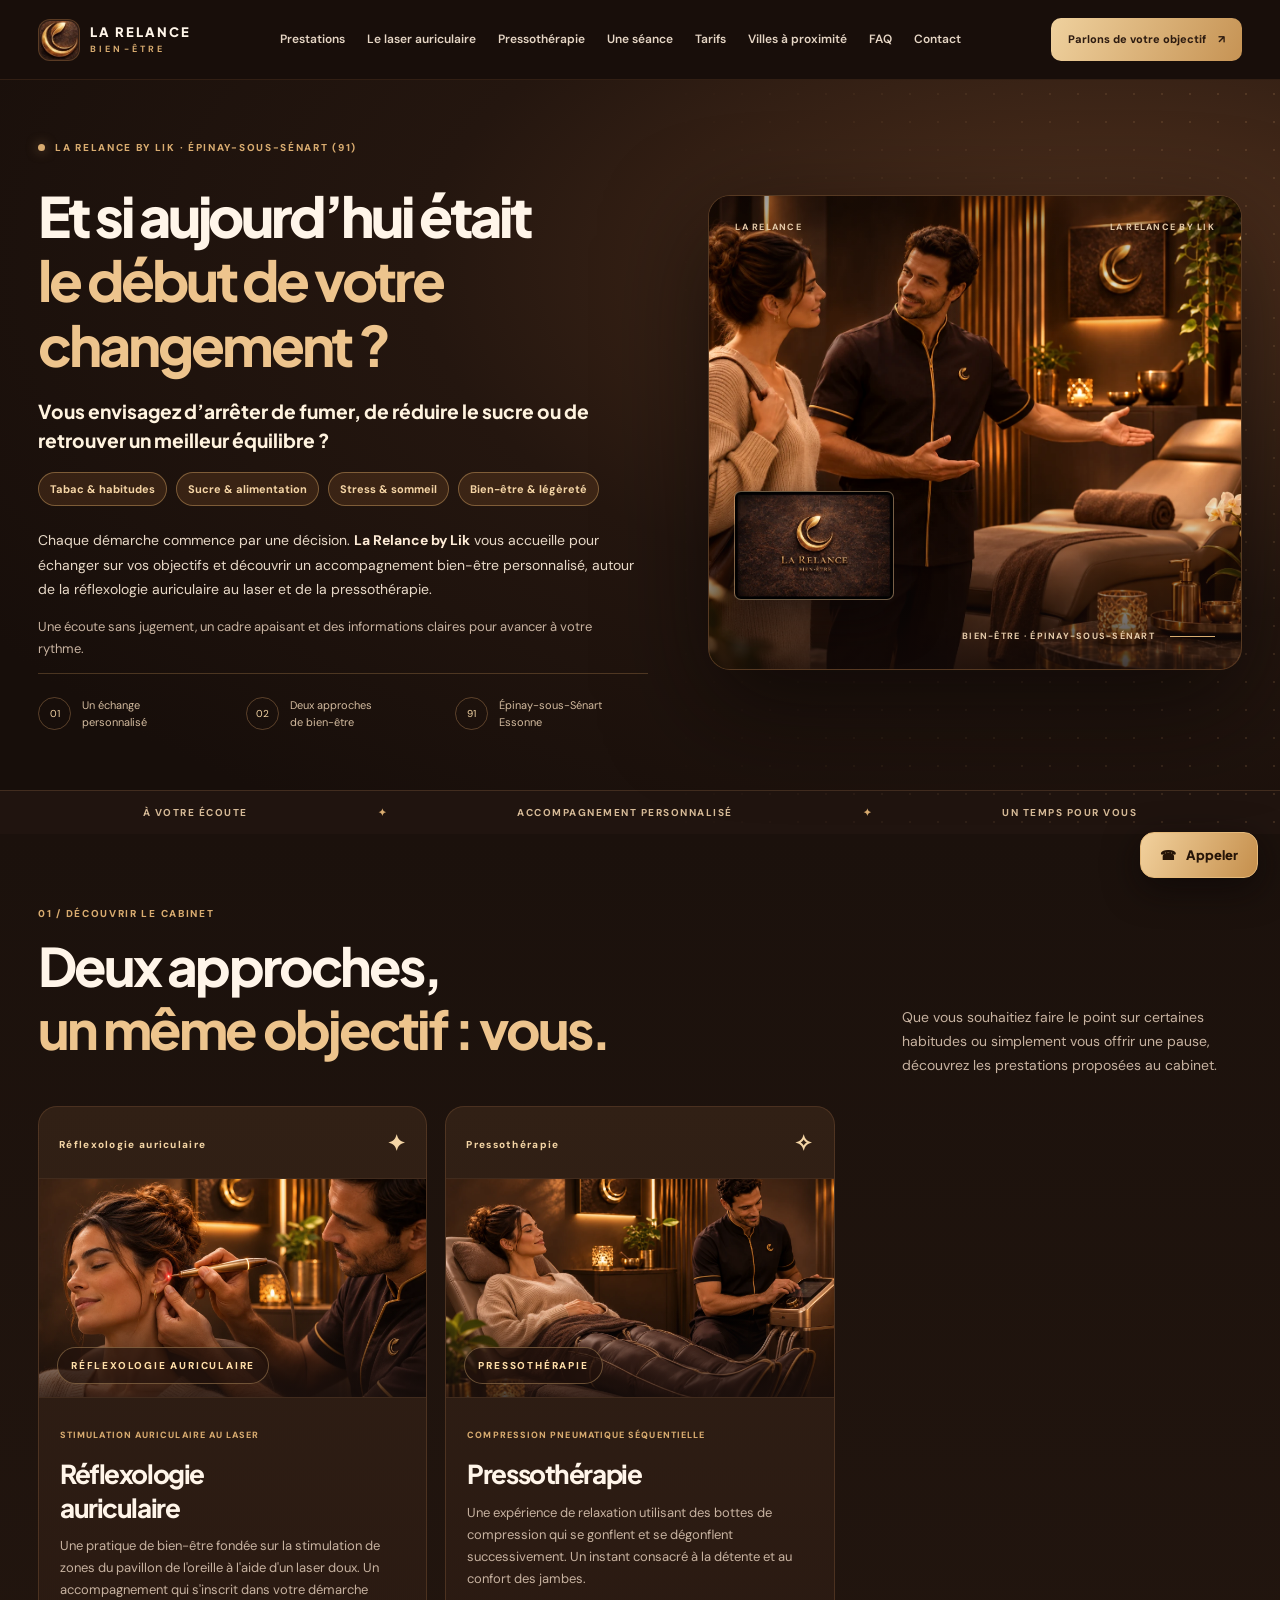
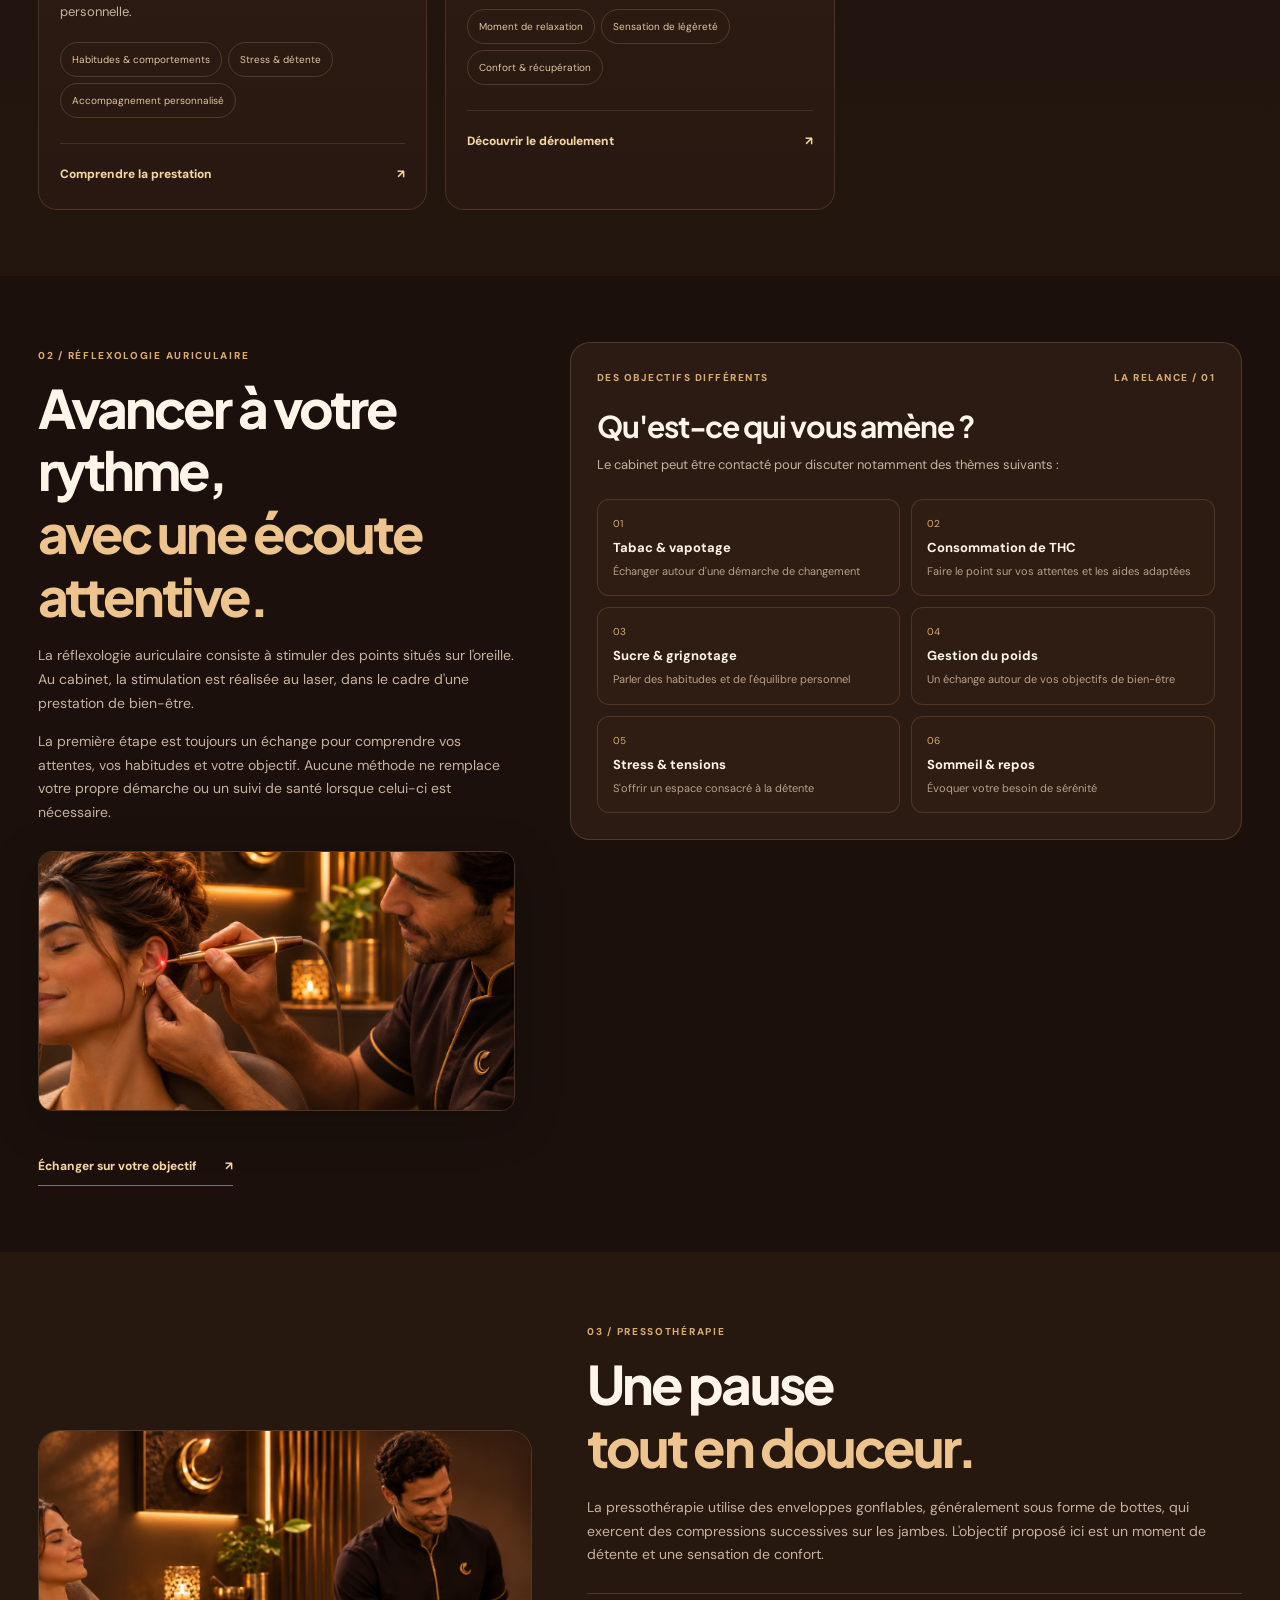
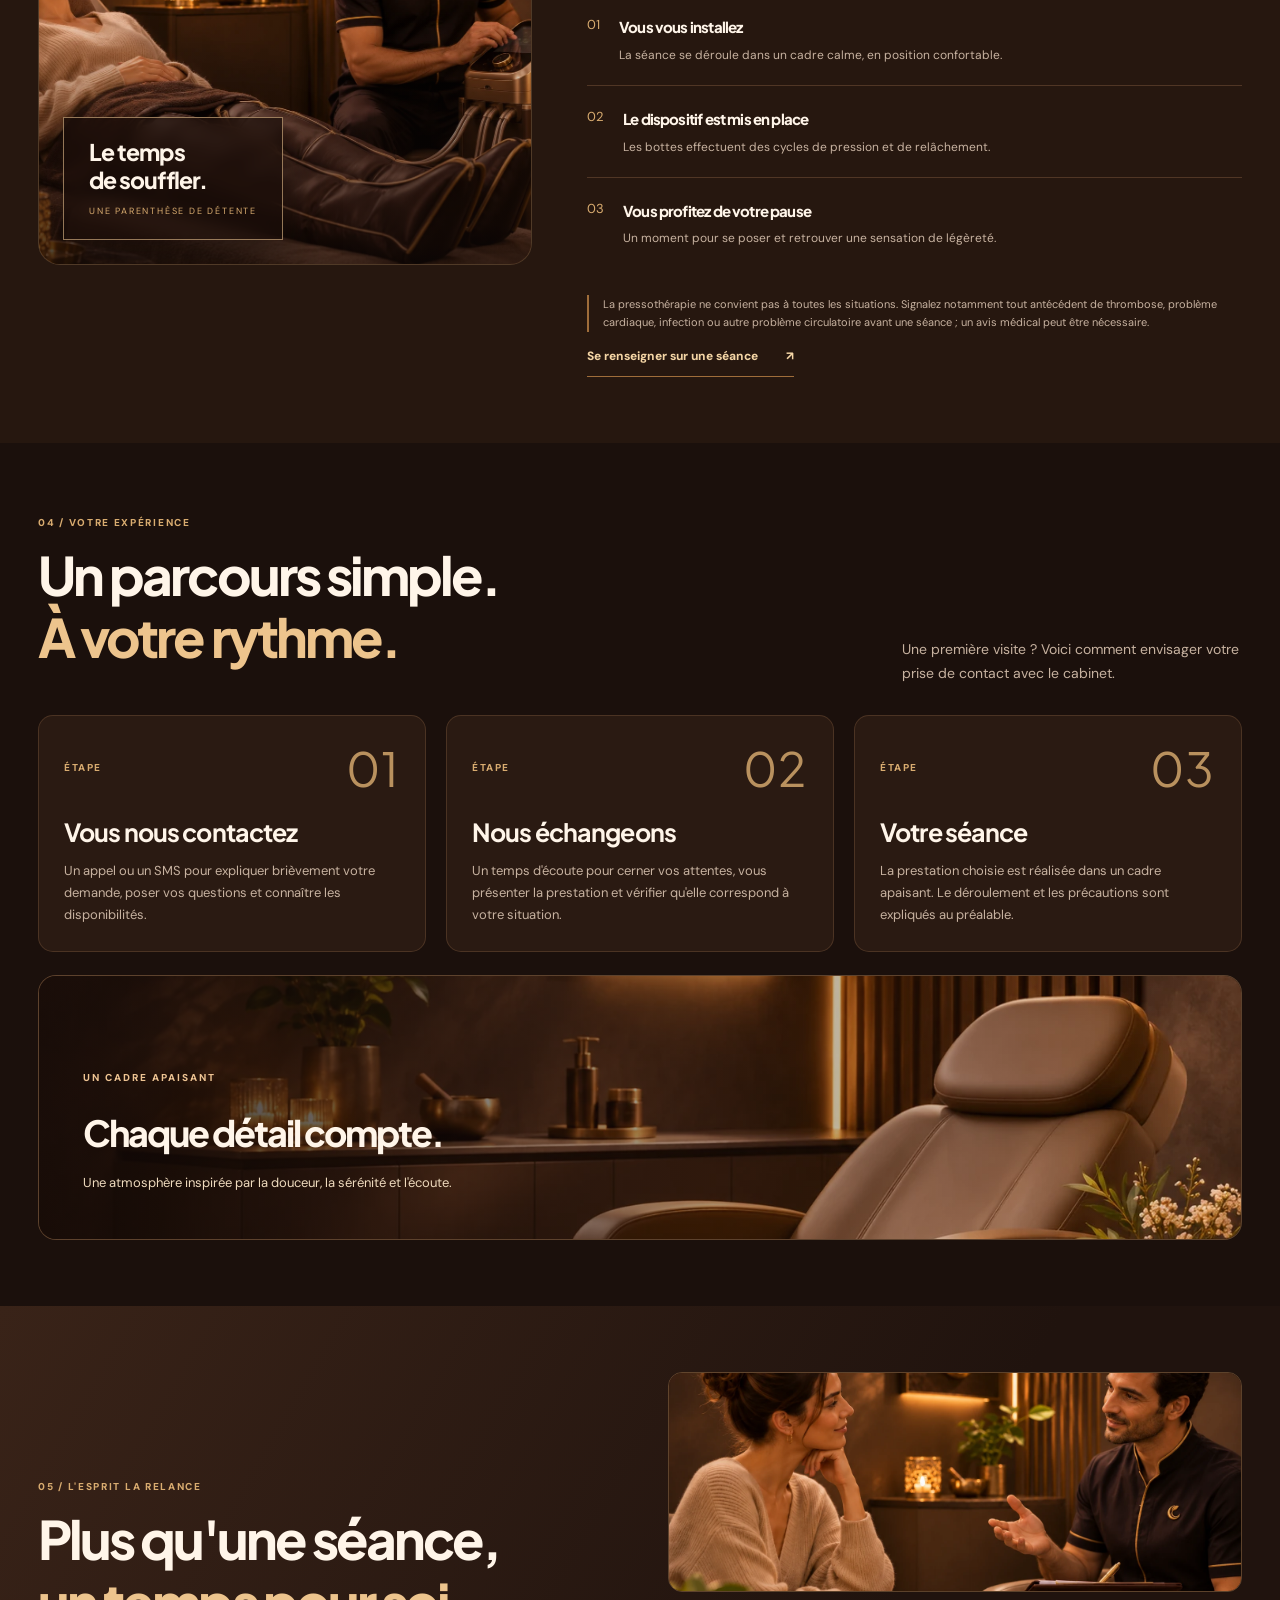
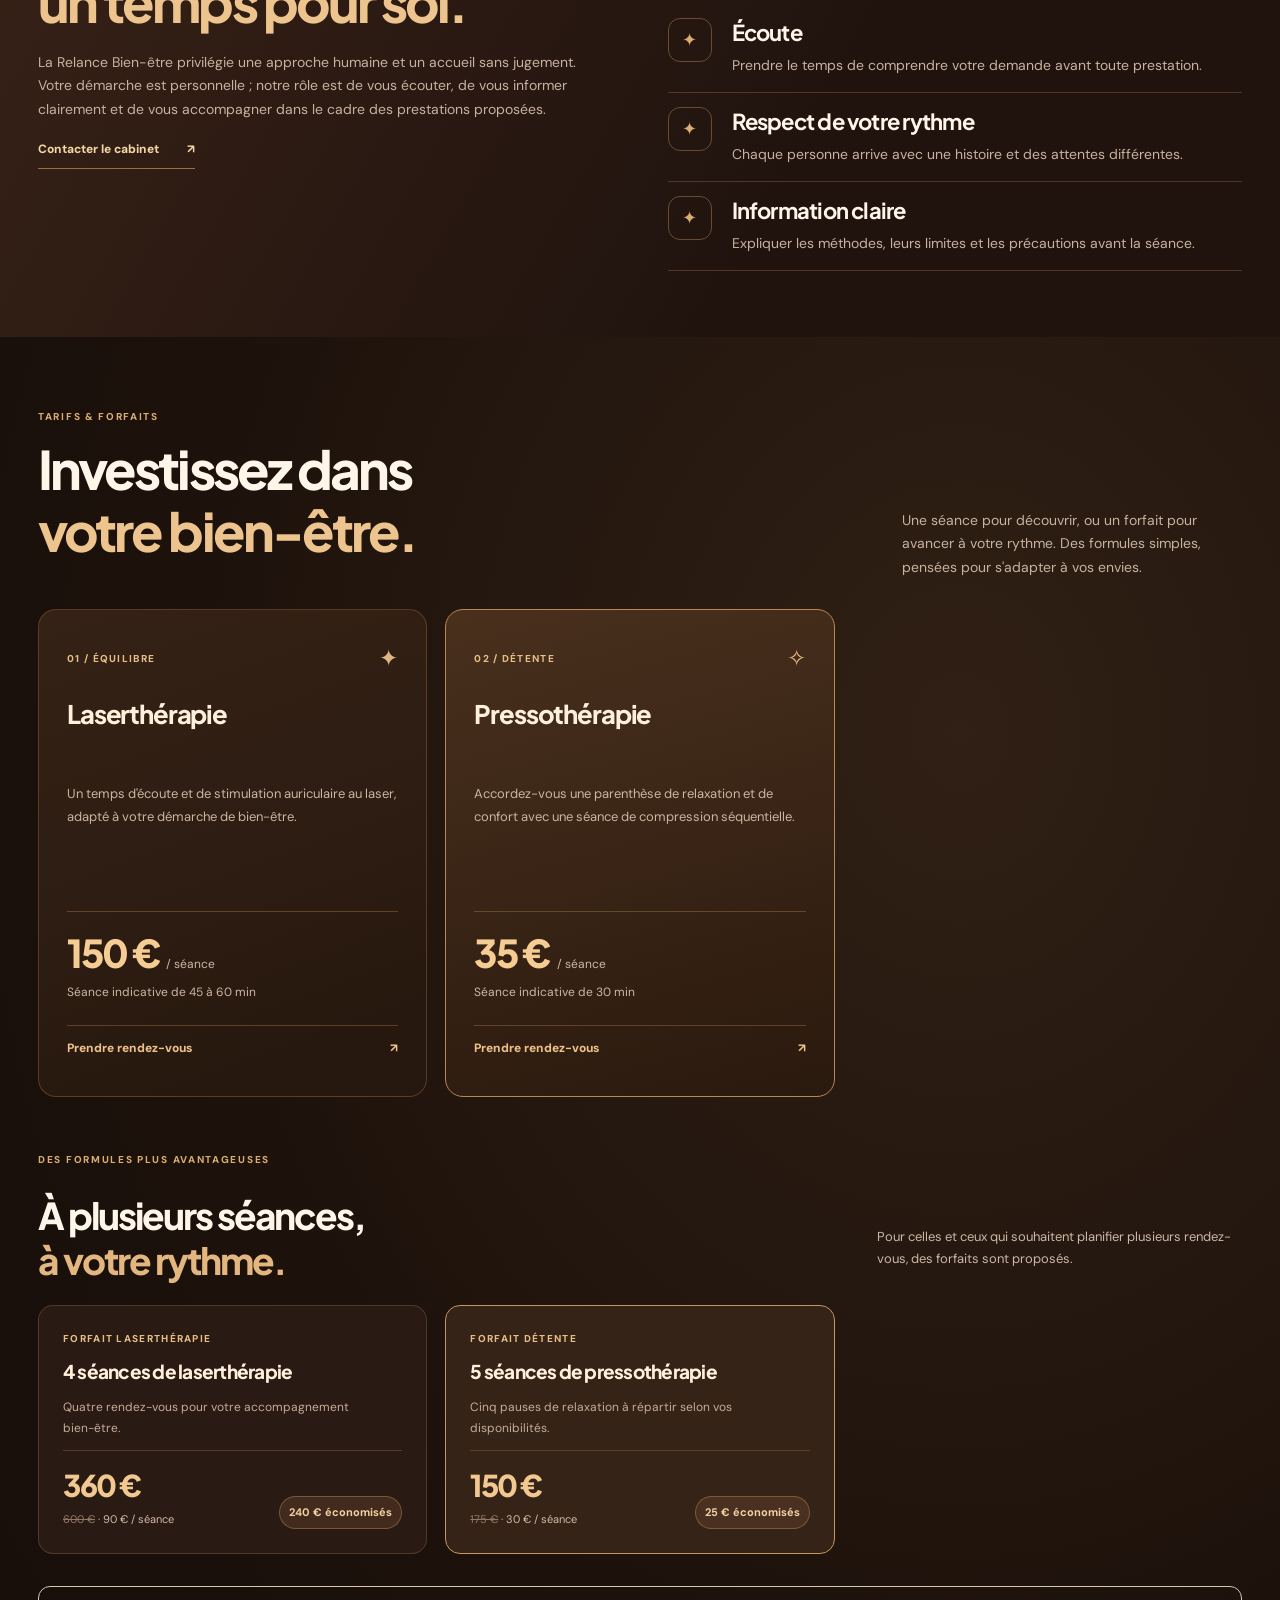
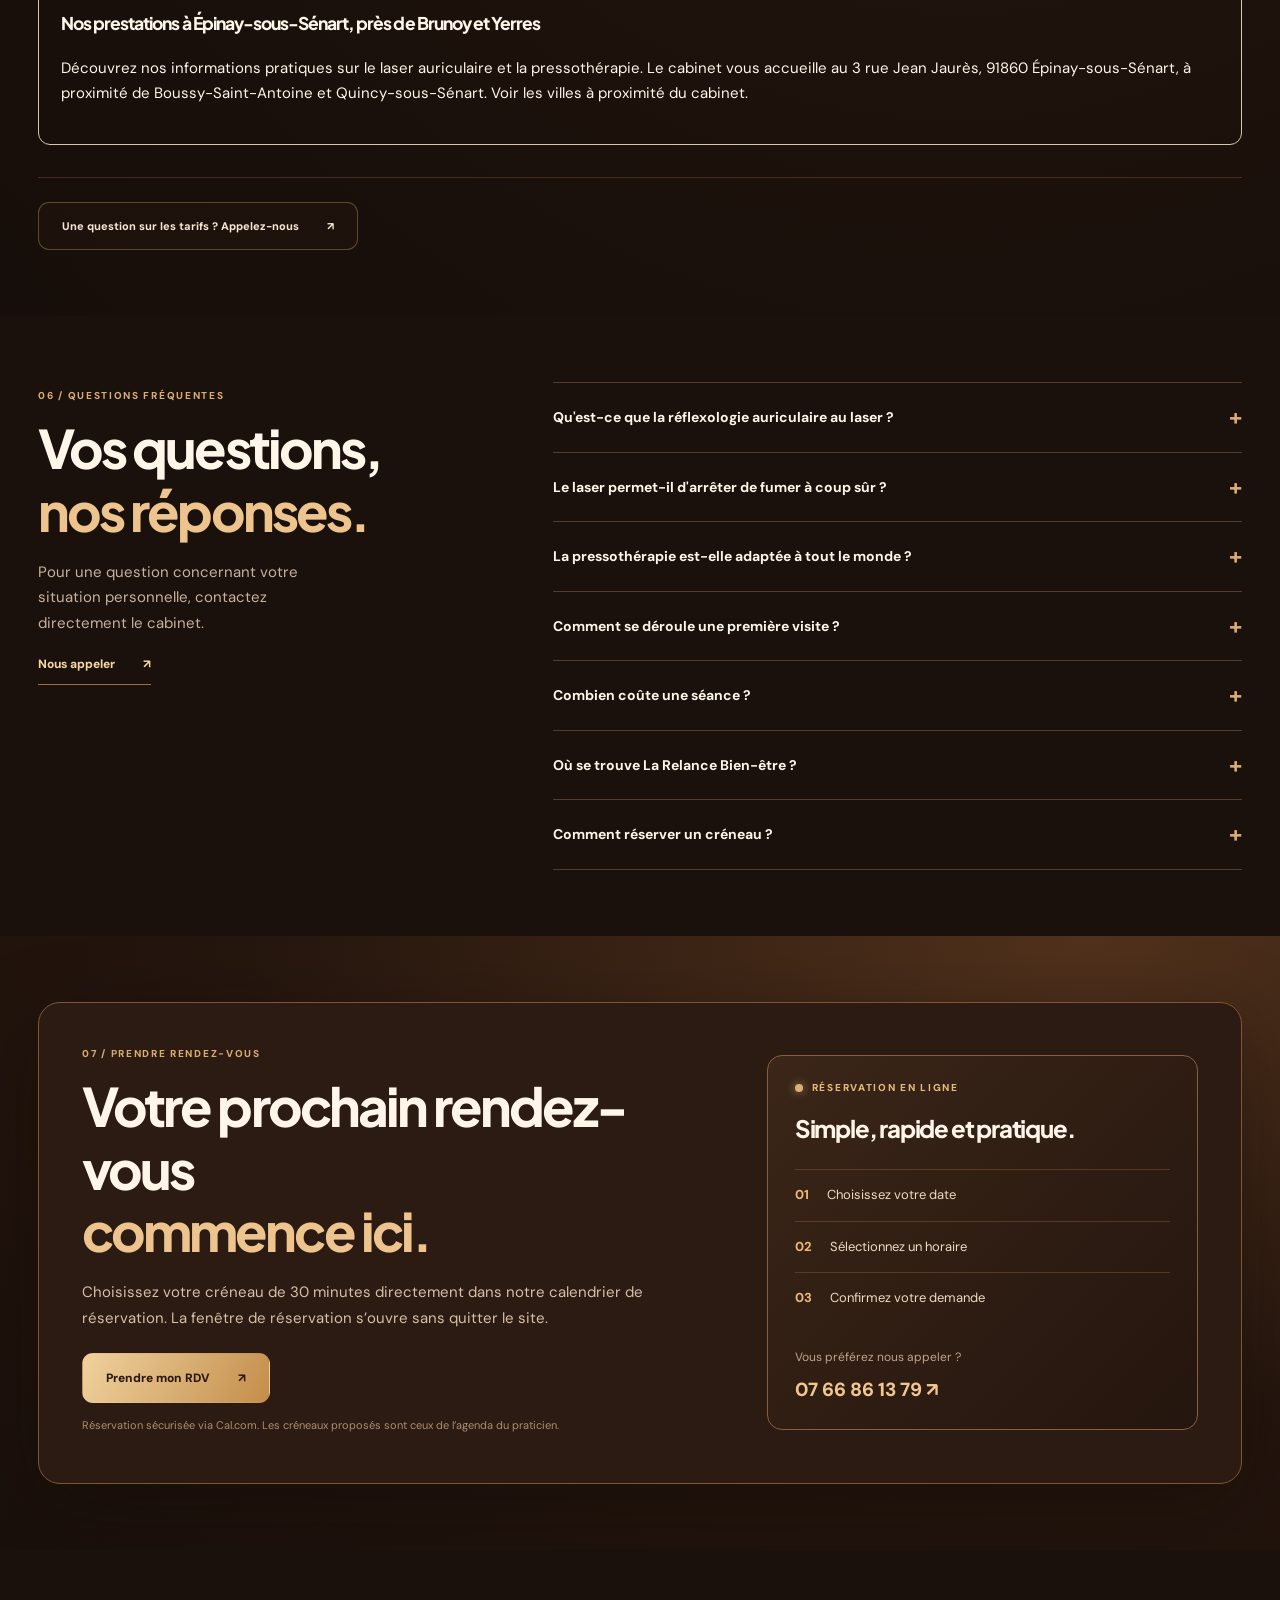
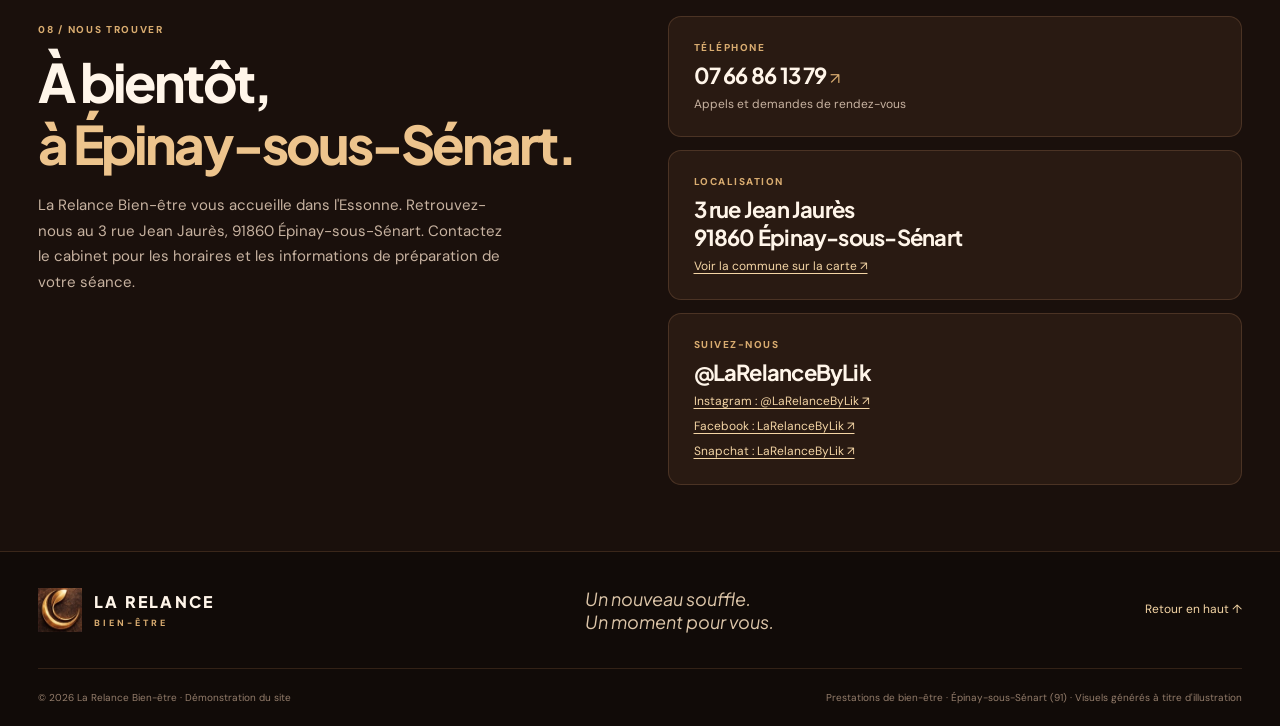
==== commit b11e795c: "Relier page locale depuis navigation et tarifs" ====
--- a/index.html
+++ b/index.html
@@ -25,7 +25,7 @@
       <a href="#auriculaire">Le laser auriculaire</a>
       <a href="#pressotherapie">Pressothérapie</a>
       <a href="#deroulement">Une séance</a>
-      <a href="#tarifs">Tarifs</a>
+      <a href="#tarifs">Tarifs</a><a href="cabinet-bien-etre-brunoy-yerres-boussy.html">Villes à proximité</a>
       <a href="#questions">FAQ</a>
       <a href="#contact">Contact</a>
     </nav>
@@ -194,7 +194,7 @@
         </article>
         
       </div>
-      <div class="box-seo-local" style="margin:32px 0;padding:22px;border:1px solid #d8c7ae;border-radius:12px"><h3>Nos prestations à Épinay-sous-Sénart, près de Brunoy et Yerres</h3><p>Découvrez nos informations pratiques sur <a href="laser-auriculaire-epinay-sous-senart.html">le laser auriculaire</a> et <a href="pressotherapie-epinay-sous-senart.html">la pressothérapie</a>. Le cabinet vous accueille au 3 rue Jean Jaurès, 91860 Épinay-sous-Sénart, à proximité de Boussy-Saint-Antoine et Quincy-sous-Sénart.</p></div><div class="pricing-footer"><a href="tel:+33766861379" class="btn btn-outline">Une question sur les tarifs ? Appelez-nous <span aria-hidden="true">↗</span></a></div>
+      <div class="box-seo-local" style="margin:32px 0;padding:22px;border:1px solid #d8c7ae;border-radius:12px"><h3>Nos prestations à Épinay-sous-Sénart, près de Brunoy et Yerres</h3><p>Découvrez nos informations pratiques sur <a href="laser-auriculaire-epinay-sous-senart.html">le laser auriculaire</a> et <a href="pressotherapie-epinay-sous-senart.html">la pressothérapie</a>. Le cabinet vous accueille au 3 rue Jean Jaurès, 91860 Épinay-sous-Sénart, à proximité de Boussy-Saint-Antoine et Quincy-sous-Sénart. <a href="cabinet-bien-etre-brunoy-yerres-boussy.html">Voir les villes à proximité du cabinet</a>.</p></div><div class="pricing-footer"><a href="tel:+33766861379" class="btn btn-outline">Une question sur les tarifs ? Appelez-nous <span aria-hidden="true">↗</span></a></div>
     </div>
   </section>
 
